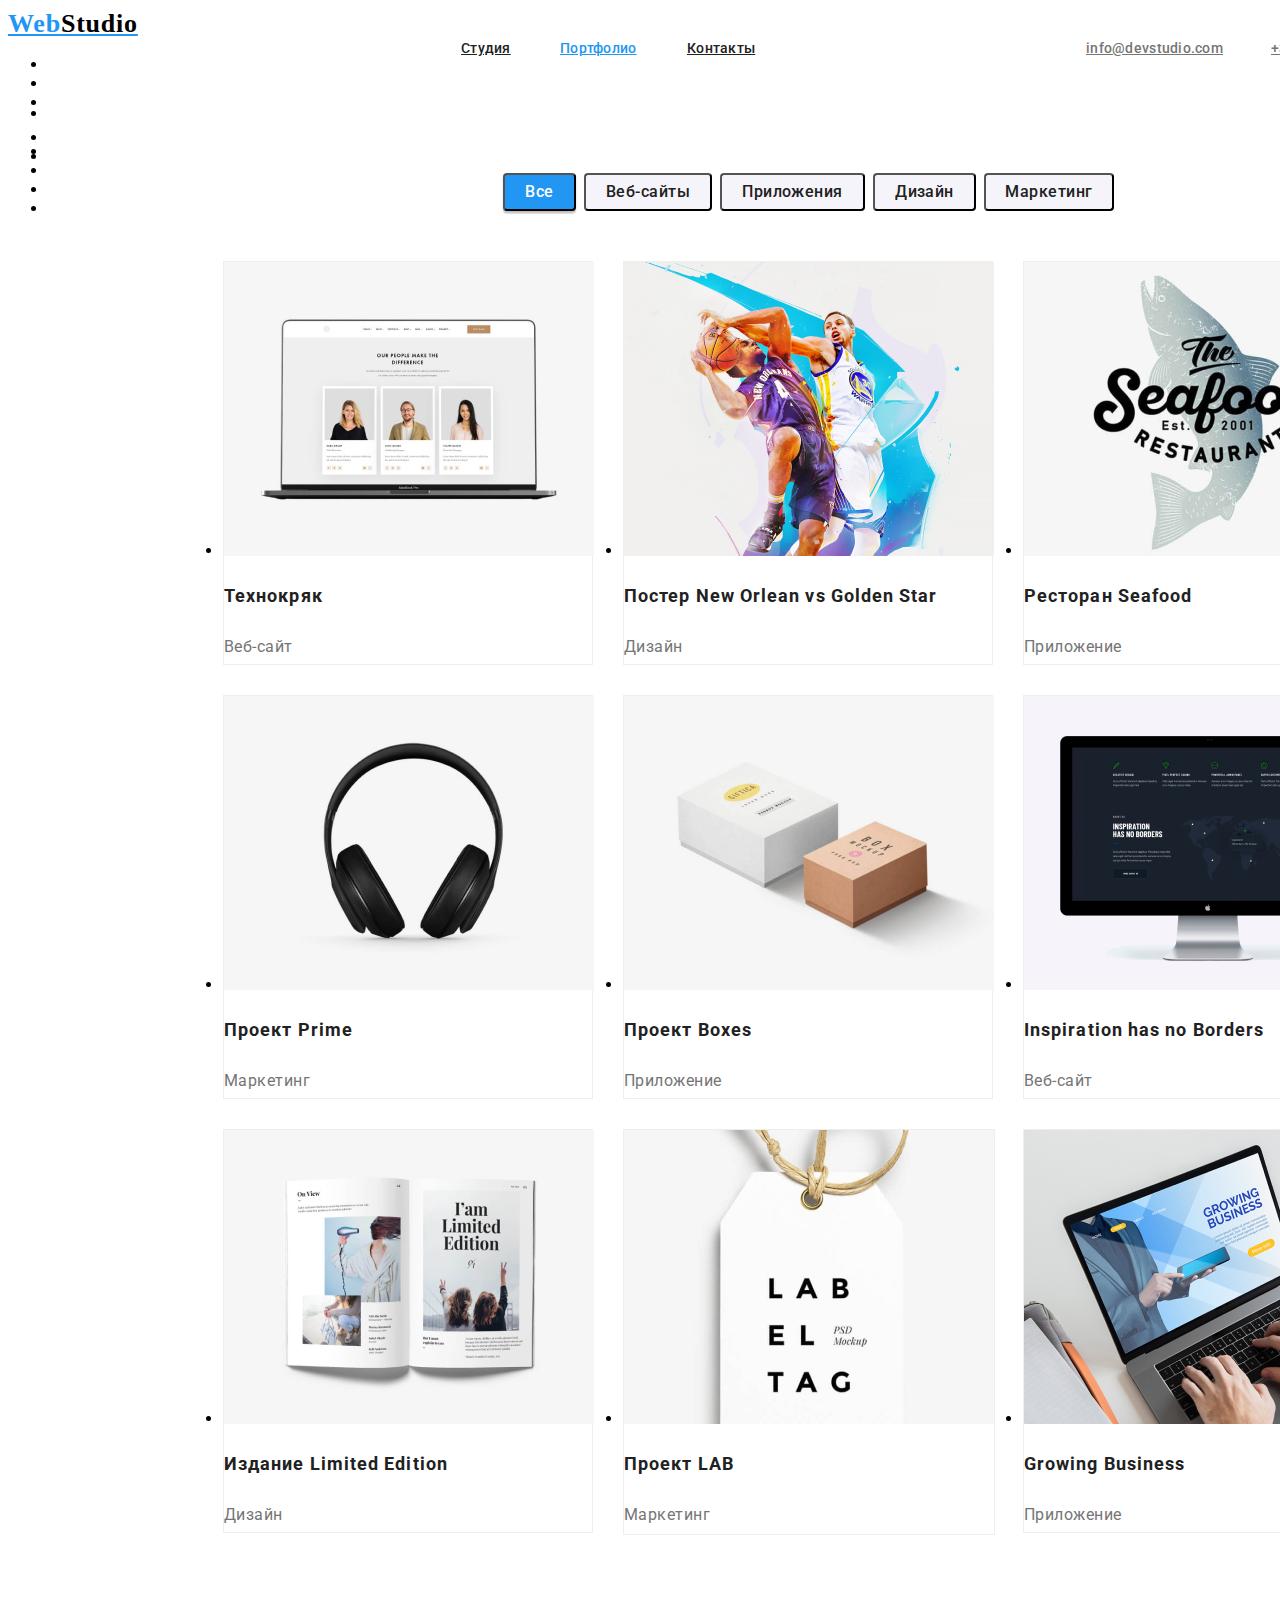
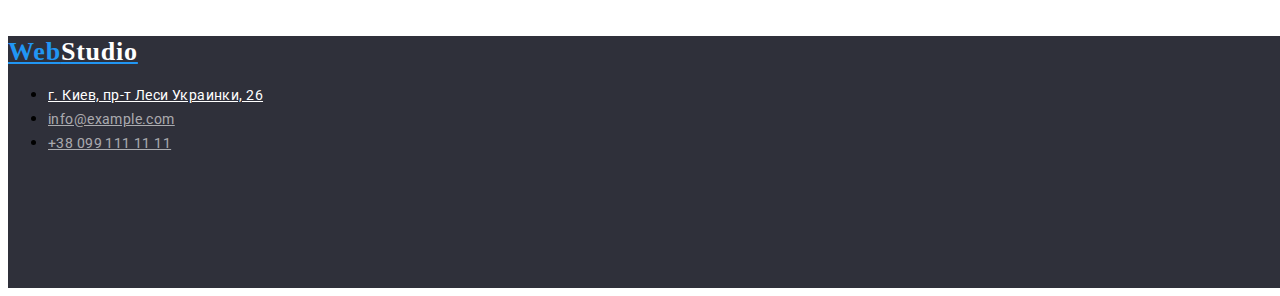
==== portfolio.html @ 78d1d767 "add footer and +- what we doing" ====
<!DOCTYPE html>
<html lang="en">
  <head>
    <meta charset="UTF-8" />
    <meta http-equiv="X-UA-Compatible" content="IE=edge" />
    <meta name="viewport" content="width=device-width, initial-scale=1.0" />
    <link rel="preconnect" href="https://fonts.googleapis.com" />
    <link rel="preconnect" href="https://fonts.gstatic.com" crossorigin />
    <link
      href="https://fonts.googleapis.com/css2?family=Roboto:wght@500&display=swap"
      rel="stylesheet"
    />
    <link rel="stylesheet" href="./styles/styles.css" />
    <title>Portfolio</title>
  </head>
  <body>
    <!-- header -->
    <header class="hero">
      <a href="./index.html" class="Web">Web<span class="wStudio">Studio</span></a>
      <!-- nav -->
      <nav>
        <ul>
          <li>
            <a href="#" class="top_text_1">Студия</a>
          </li>
          <li>
            <a href="./portfolio.html" class="top_text_2_choose">Портфолио</a>
          </li>
          <li>
            <a href="#" class="top_text_3">Контакты</a>
          </li>
        </ul>
      </nav>
      <!-- mail & phone -->
      <ul>
        <li>
          <a href="mailto:info@devstudio.com" class="mail">info@devstudio.com</a>
        </li>
        <li>
          <a href="tel:+380961111111" class="phone">+38 096 111 11 11</a>
        </li>
      </ul>
    </header>
    <!-- main -->
    <main class="main-sect">
      <!-- button sect -->
      <section class="button-sect">
        <ul>
          <section  class="button_li">
            <li>
              <button type="button" class="button1"><span class="button1_text">Все</span></button>
            </li>
          </section>
          <li>
            <button type="button" class="button2">
              <span class="button2_text">Веб-сайты</span>
            </button>
          </li>
          <li>
            <button type="button" class="button3">
              <span class="button3_text">Приложения</span>
            </button>
          </li>
          <li>
            <button type="button" class="button4"><span class="button4_text">Дизайн</span></button>
          </li>
          <li>
            <button type="button" class="button5">
              <span class="button5_text">Маркетинг</span>
            </button>
          </li>
        </ul>
      </section>
      <!-- img portfolio sect -->
      <ul>
        <li class="img1_li">
          <img src="./images/portfolio/img1.png" alt="portfolio_pic" />
          <h3 class="img1_li_text">Технокряк</h3>
          <p class="img1_li_text1">Веб-сайт</p>
        </li>
        <li class="img2_li">
          <img src="./images/portfolio/img2.png" alt="portfolio_pic" />
          <h3 class="img2_li_text">Постер New Orlean vs Golden Star</h3>
          <p class="img2_li_text1">Дизайн</p>
        </li>
        <li class="img3_li">
          <img src="./images/portfolio/img3.png" alt="portfolio_pic" />
          <h3 class="img3_li_text">Ресторан Seafood</h3>
          <p class="img3_li_text1">Приложение</p>
        </li>
        <li class="img4_li">
          <img src="./images/portfolio/img4.png" alt="portfolio_pic" />
          <h3 class="img4_li_text">Проект Prime</h3>
          <p class="img4_li_text1">Маркетинг</p>
        </li>
        <li class="img5_li">
          <img src="./images/portfolio/img5.png" alt="portfolio_pic" />
          <h3 class="img5_li_text">Проект Boxes</h3>
          <p class="img5_li_text1">Приложение</p>
        </li>
        <li class="img6_li">
          <img src="./images/portfolio/img6.png" alt="portfolio_pic" />
          <h3 class="img6_li_text">Inspiration has no Borders</h3>
          <p class="img6_li_text1">Веб-сайт</p>
        </li>
        <li class="img7_li">
          <img src="./images/portfolio/img7.png" alt="portfolio_pic" />
          <h3 class="img7_li_text">Издание Limited Edition</h3>
          <p class="img7_li_text1">Дизайн</p>
        </li>
        <li class="img8_li">
          <img src="./images/portfolio/img8.png" alt="portfolio_pic" />
          <h3 class="img8_li_text">Проект LAB</h3>
          <p class="img8_li_text1">Маркетинг</p>
        </li>
        <li class="img9_li">
          <img src="./images/portfolio/img9.png" alt="portfolio_pic" />
          <h3 class="img9_li_text">Growing Business</h3>
          <p class="img9_li_text1">Приложение</p>
        </li>
      </ul>
    </main>
    <!-- footer -->
    <footer class="footer">
      <a href="./index.html" class="Web">Web<span class="footerStudio">Studio</span></a>
      <address>
        <ul>
          <li>
            <a
              href="https://goo.gl/maps/mLrUPEMYMxBehZcJ7"
              target="_blank"
              rel="noopener nofollow"
              class="map"
              >г. Киев, пр-т Леси Украинки, 26</a
            >
          </li>
          <li>
            <a href="mailto:info@example.com" class="mailfoot">info@example.com</a>
          </li>
          <li>
            <a href="tel:+380991111111" class="phonefoot">+38 099 111 11 11</a>
          </li>
        </ul>
      </address>
    </footer>
  </body>
</html>
---- styles/styles.css ----
/* body font */
body {
  font-family: 'Roboto', sans-serif;
  position: relative;
  width: 1600px;
  height: 1880px;

  background: #ffffff;
}

.hero {
  width: 1600px;
  height: 80px;
  left: 0px;
  top: 0px;
  background-color: #ffffff;
}

.Web {
  width: 145px;
  height: 31px;
  left: 215px;
  top: 24px;

  font-family: 'Raleway';
  font-style: normal;
  font-weight: 700;
  font-size: 26px;
  line-height: 31px;
  letter-spacing: 0.03em;

  color: #2196f3;
}

.wStudio {
  width: 145px;
  height: 31px;
  left: 215px;
  top: 24px;

  font-family: 'Raleway';
  font-style: normal;
  font-weight: 700;
  font-size: 26px;
  line-height: 31px;
  letter-spacing: 0.03em;

  color: #000000;
}

/* navigate */
.top_text_1 {
  position: absolute;
  width: 49px;
  height: 16px;
  left: 453px;
  top: 32px;

  font-family: 'Roboto';
  font-style: normal;
  font-weight: 500;
  font-size: 14px;
  line-height: 16px;
  letter-spacing: 0.02em;

  color: #212121;
}
.top_text_1_choose {
  position: absolute;
  width: 49px;
  height: 16px;
  left: 453px;
  top: 32px;

  font-family: 'Roboto';
  font-style: normal;
  font-weight: 500;
  font-size: 14px;
  line-height: 16px;
  letter-spacing: 0.02em;

  color: #2196f3;
}
.finger1 {
  position: absolute;
  width: 16px;
  height: 16px;
  left: 480px;
  top: 49px;
}

.top_text_2 {
  position: absolute;
  width: 76px;
  height: 16px;
  left: 552px;
  top: 32px;

  font-family: 'Roboto';
  font-style: normal;
  font-weight: 500;
  font-size: 14px;
  line-height: 16px;
  letter-spacing: 0.02em;

  color: #212121;
}
.top_text_2_choose {
  position: absolute;
  width: 76px;
  height: 16px;
  left: 552px;
  top: 32px;

  font-family: 'Roboto';
  font-style: normal;
  font-weight: 500;
  font-size: 14px;
  line-height: 16px;
  letter-spacing: 0.02em;

  color: #2196f3;
}

.top_text_3 {
  position: absolute;
  width: 68px;
  height: 16px;
  left: 679px;
  top: 32px;

  font-family: 'Roboto';
  font-style: normal;
  font-weight: 500;
  font-size: 14px;
  line-height: 16px;
  letter-spacing: 0.02em;

  color: #212121;
}

/* mail & phone */
.mailchoose {
  position: absolute;
  width: 135px;
  height: 16px;
  left: 1078px;
  top: 32px;

  font-family: 'Roboto';
  font-style: normal;
  font-weight: 500;
  font-size: 14px;
  line-height: 16px;
  letter-spacing: 0.02em;

  color: #2196f3;
}
.mail {
  position: absolute;
  width: 135px;
  height: 16px;
  left: 1078px;
  top: 32px;

  font-family: 'Roboto';
  font-style: normal;
  font-weight: 500;
  font-size: 14px;
  line-height: 16px;
  letter-spacing: 0.02em;

  color: #757575;
}
.fingermail {
  position: absolute;
  width: 16px;
  height: 16px;
  left: 1107px;
  top: 51px;
}

.phone {
  position: absolute;
  width: 122px;
  height: 16px;
  left: 1263px;
  top: 32px;

  font-family: 'Roboto';
  font-style: normal;
  font-weight: 500;
  font-size: 14px;
  line-height: 16px;
  letter-spacing: 0.02em;

  color: #757575;
}

/* main index */
.main_webstudio {
  position: absolute;
  width: 1600px;
  height: 600px;
  left: 0px;
  top: 80px;
  background: #2f303a;
  display: flex;
}
.central_text {
  position: absolute;
  width: 696px;
  height: 120px;
  left: 452px;
  top: 280px;

  font-family: 'Roboto';
  font-style: normal;
  font-weight: 900;
  font-size: 44px;
  line-height: 60px;
  /* or 136% */

  text-align: center;
  letter-spacing: 0.06em;
  text-transform: uppercase;

  color: #ffffff;
}

.button_index {
  position: absolute;
  width: 200px;
  height: 50px;
  left: 700px;
  top: 430px;
  margin-top: 50px;

  background: #2196f3;
  box-shadow: 0px 4px 4px rgba(0, 0, 0, 0.15);
  border-radius: 4px;
}
.button_index_text {
  width: 136px;
  height: 30px;
  left: 732px;
  top: 440px;

  font-family: 'Roboto';
  font-style: normal;
  font-weight: 700;
  font-size: 16px;
  line-height: 30px;
  /* identical to box height, or 188% */

  display: flex;
  align-items: center;
  text-align: center;
  letter-spacing: 0.06em;

  color: #ffffff;
}
.traits {
  padding-top: 760px;
}
.aftc1 {
  position: absolute;
  width: 270px;
  height: 101px;
  left: 215px;
  top: 774px;
}

.trait1 {
  width: 270px;
  height: 16px;
  left: 215px;
  top: 774px;

  font-family: 'Roboto';
  font-style: normal;
  font-weight: 700;
  font-size: 14px;
  line-height: 16px;
  letter-spacing: 0.03em;
  text-transform: uppercase;

  color: #212121;
}
.trait1-1 {
  width: 270px;
  height: 75px;
  left: 215px;
  top: 800px;

  font-family: 'Roboto';
  font-style: normal;
  font-weight: 400;
  font-size: 14px;
  line-height: 24px;
  /* or 171% */

  letter-spacing: 0.03em;

  color: #757575;
}

.aftc2 {
  position: absolute;
  width: 270px;
  height: 101px;
  left: 515px;
  top: 774px;
}
.trait2 {
  width: 270px;
  height: 16px;
  left: 515px;
  top: 774px;

  font-family: 'Roboto';
  font-style: normal;
  font-weight: 700;
  font-size: 14px;
  line-height: 16px;
  letter-spacing: 0.03em;
  text-transform: uppercase;

  color: #212121;
}
.trait2-2 {
  width: 270px;
  height: 75px;
  left: 515px;
  top: 800px;

  font-family: 'Roboto';
  font-style: normal;
  font-weight: 400;
  font-size: 14px;
  line-height: 24px;
  /* or 171% */

  letter-spacing: 0.03em;

  color: #757575;
}
.aftc3 {
  position: absolute;
  width: 270px;
  height: 101px;
  left: 815px;
  top: 774px;
}
.trait3 {
  width: 270px;
  height: 16px;
  left: 815px;
  top: 774px;

  font-family: 'Roboto';
  font-style: normal;
  font-weight: 700;
  font-size: 14px;
  line-height: 16px;
  letter-spacing: 0.03em;
  text-transform: uppercase;

  color: #212121;
}
.trait3-3 {
  width: 270px;
  height: 75px;
  left: 815px;
  top: 800px;

  font-family: 'Roboto';
  font-style: normal;
  font-weight: 400;
  font-size: 14px;
  line-height: 24px;
  /* or 171% */

  letter-spacing: 0.03em;

  color: #757575;
}
.aftc4 {
  position: absolute;
  width: 270px;
  height: 101px;
  left: 1115px;
  top: 774px;
}
.trait4 {
  width: 270px;
  height: 16px;
  left: 1115px;
  top: 774px;

  font-family: 'Roboto';
  font-style: normal;
  font-weight: 700;
  font-size: 14px;
  line-height: 16px;
  letter-spacing: 0.03em;
  text-transform: uppercase;

  color: #212121;
}
.trait4-4 {
  width: 270px;
  height: 75px;
  left: 1115px;
  top: 800px;

  font-family: 'Roboto';
  font-style: normal;
  font-weight: 400;
  font-size: 14px;
  line-height: 24px;
  /* or 171% */

  letter-spacing: 0.03em;

  color: #757575;
}

/* Чем мы занимаемся */

.wawd_sect {
  width: 1170px;
  height: 386px;
  left: 215px;
  top: 969px;
}
.wawd {
  position: absolute;
  width: 376px;
  height: 42px;
  left: 612px;
  top: 969px;

  font-family: 'Roboto';
  font-style: normal;
  font-weight: 700;
  font-size: 36px;
  line-height: 42px;
  text-align: center;
  letter-spacing: 0.03em;

  color: #212121;
}
.wawd_pic1 {
  position: absolute;
  width: 370px;
  height: 294px;
  left: 215px;
  top: 1061px;
  padding-top: 50px;
}
.wawd_pic2 {
  position: absolute;
  width: 370px;
  height: 294px;
  left: 615px;
  top: 1061px;
  padding-top: 50px;
}
.wawd_pic3 {
  position: absolute;
  width: 370px;
  height: 294px;
  left: 1015px;
  top: 1061px;
  padding-top: 50px;
}

/* Наша команда */

.ot_sect {
  position: absolute;
  width: 1600px;
  height: 648px;
  left: 0px;
  top: 1449px;
  margin-top: 94px;
  background: #f5f4fa;
}
.ot_tittle {
  width: 264px;
  height: 42px;
  left: 668px;
  top: 1543px;

  font-family: 'Roboto';
  font-style: normal;
  font-weight: 700;
  font-size: 36px;
  line-height: 42px;
  text-align: center;
  letter-spacing: 0.03em;

  color: #212121;
}
.li_1 {
  position: absolute;
  width: 270px;
  height: 260px;
  left: 215px;
  top: 1635px;
}
.li1pic {
  position: absolute;
  width: 270px;
  height: 260px;
  left: 215px;
  top: 1635px;

  background: url(4853.jpg);
  border-radius: 0px;
}
.li_1_text {
  position: absolute;
  width: 151px;
  height: 19px;
  left: 275px;
  top: 1925px;

  font-family: 'Roboto';
  font-style: normal;
  font-weight: 500;
  font-size: 16px;
  line-height: 19px;
  /* identical to box height */

  text-align: center;
  letter-spacing: 0.03em;

  color: #212121;
}

/* footer index */
.footer_index {
  position: absolute;
  width: 1600px;
  height: 252px;
  left: 0px;
  top: 2097px;
  background: #2f303a;
}
.wStudiofooter {
  width: 145px;
  height: 31px;
  left: 215px;
  top: 2157px;

  font-family: 'Raleway';
  font-style: normal;
  font-weight: 700;
  font-size: 26px;
  line-height: 31px;
  /* identical to box height */

  letter-spacing: 0.03em;

  color: #ffffff;
}
.mapfooter {
  width: 231px;
  height: 21px;
  left: 215px;
  top: 2208px;

  font-family: 'Roboto';
  font-style: normal;
  font-weight: 400;
  font-size: 14px;
  line-height: 24px;

  letter-spacing: 0.03em;

  color: #ffffff;
}
.mailfooter {
  width: 231px;
  height: 21px;
  left: 215px;
  top: 2238px;

  font-family: 'Roboto';
  font-style: normal;
  font-weight: 400;
  font-size: 14px;
  line-height: 24px;
  /* or 171% */

  letter-spacing: 0.03em;

  color: rgba(255, 255, 255, 0.6);
}
.phonefooter {
  width: 231px;
  height: 21px;
  left: 215px;
  top: 2268px;

  font-family: 'Roboto';
  font-style: normal;
  font-weight: 400;
  font-size: 14px;
  line-height: 24px;
  /* or 171% */

  letter-spacing: 0.03em;

  color: rgba(255, 255, 255, 0.6);
}

/* footer index end */

/* main portfolio */
.main-sect {
  width: 1170px;
  height: 1360px;
  left: 215px;
  top: 165px;
}

/* button */

.button-sect {
  width: 611px;
  height: 54px;
  left: 495px;
  top: 165px;
}

.button_li {
  width: 73px;
  height: 38px;
  left: 495px;
  top: 165px;
}
.button1 {
  position: absolute;
  width: 73px;
  height: 38px;
  left: 495px;
  top: 165px;
  background: #2196f3;
  box-shadow: 0px 3px 1px rgba(0, 0, 0, 0.1), 0px 1px 2px rgba(0, 0, 0, 0.08),
    0px 2px 2px rgba(0, 0, 0, 0.12);
  border-radius: 4px;
}
.button1_text {
  width: 29px;
  height: 26px;
  left: 517px;
  top: 171px;

  font-family: 'Roboto';
  font-style: normal;
  font-weight: 500;
  font-size: 16px;
  line-height: 26px;
  /* identical to box height, or 162% */

  text-align: center;
  letter-spacing: 0.03em;

  color: #ffffff;
}

.button2 {
  position: absolute;
  width: 128px;
  height: 38px;
  left: 576px;
  top: 165px;

  background: #f5f4fa;
  border-radius: 4px;
}
.button2_text {
  width: 84px;
  height: 26px;
  left: 598px;
  top: 171px;

  font-family: 'Roboto';
  font-style: normal;
  font-weight: 500;
  font-size: 16px;
  line-height: 26px;
  /* identical to box height, or 162% */

  text-align: center;
  letter-spacing: 0.03em;

  color: #212121;
}

.button3 {
  position: absolute;
  width: 145px;
  height: 38px;
  left: 712px;
  top: 165px;

  background: #f5f4fa;
  border-radius: 4px;
}
.button3_text {
  width: 101px;
  height: 26px;
  left: 734px;
  top: 171px;

  font-family: 'Roboto';
  font-style: normal;
  font-weight: 500;
  font-size: 16px;
  line-height: 26px;
  /* identical to box height, or 162% */

  text-align: center;
  letter-spacing: 0.03em;

  color: #212121;
}

.button4 {
  position: absolute;
  width: 103px;
  height: 38px;
  left: 865px;
  top: 165px;

  background: #f5f4fa;
  border-radius: 4px;
}
.button4_text {
  width: 59px;
  height: 26px;
  left: 887px;
  top: 171px;

  font-family: 'Roboto';
  font-style: normal;
  font-weight: 500;
  font-size: 16px;
  line-height: 26px;
  /* identical to box height, or 162% */

  text-align: center;
  letter-spacing: 0.03em;

  color: #212121;
}

.button5 {
  position: absolute;
  width: 130px;
  height: 38px;
  left: 976px;
  top: 165px;

  background: #f5f4fa;
  border-radius: 4px;
}
.button5_text {
  width: 86px;
  height: 26px;
  left: 998px;
  top: 171px;

  font-family: 'Roboto';
  font-style: normal;
  font-weight: 500;
  font-size: 16px;
  line-height: 26px;
  /* identical to box height, or 162% */

  text-align: center;
  letter-spacing: 0.03em;

  color: #212121;
}

/* img */
.img1_li {
  box-sizing: border-box;

  position: absolute;
  width: 370px;
  height: 404px;
  left: 215px;
  top: 253px;

  background: #ffffff;
  border: 1px solid #eeeeee;
}

.img1_li_text {
  width: 322px;
  height: 36px;
  left: 239px;
  top: 570px;

  font-family: 'Roboto';
  font-style: normal;
  font-weight: 700;
  font-size: 18px;
  line-height: 36px;
  letter-spacing: 0.06em;

  color: #212121;
}

.img1_li_text1 {
  width: 322px;
  height: 30px;
  left: 239px;
  top: 610px;

  font-family: 'Roboto';
  font-style: normal;
  font-weight: 400;
  font-size: 16px;
  line-height: 30px;
  letter-spacing: 0.03em;

  color: #757575;
}

.img2_li {
  box-sizing: border-box;

  position: absolute;
  width: 370px;
  height: 404px;
  left: 615px;
  top: 253px;

  background: #ffffff;
  border: 1px solid #eeeeee;
}

.img2_li_text {
  width: 322px;
  height: 36px;
  left: 639px;
  top: 570px;

  font-family: 'Roboto';
  font-style: normal;
  font-weight: 700;
  font-size: 18px;
  line-height: 36px;
  /* identical to box height, or 200% */

  letter-spacing: 0.06em;

  color: #212121;
}

.img2_li_text1 {
  width: 322px;
  height: 30px;
  left: 639px;
  top: 610px;

  font-family: 'Roboto';
  font-style: normal;
  font-weight: 400;
  font-size: 16px;
  line-height: 30px;
  letter-spacing: 0.03em;

  color: #757575;
}

.img3_li {
  box-sizing: border-box;

  position: absolute;
  width: 370px;
  height: 404px;
  left: 1015px;
  top: 253px;

  background: #ffffff;
  border: 1px solid #eeeeee;
}

.img3_li_text {
  width: 322px;
  height: 36px;
  left: 1039px;
  top: 570px;

  font-family: 'Roboto';
  font-style: normal;
  font-weight: 700;
  font-size: 18px;
  line-height: 36px;
  /* identical to box height, or 200% */

  letter-spacing: 0.06em;

  color: #212121;
}
.img3_li_text1 {
  width: 322px;
  height: 30px;
  left: 1039px;
  top: 610px;

  font-family: 'Roboto';
  font-style: normal;
  font-weight: 400;
  font-size: 16px;
  line-height: 30px;
  /* identical to box height, or 188% */

  letter-spacing: 0.03em;

  color: #757575;
}

.img4_li {
  box-sizing: border-box;

  position: absolute;
  width: 370px;
  height: 404px;
  left: 215px;
  top: 687px;

  background: #ffffff;
  border: 1px solid #eeeeee;
}
.img4_li_text {
  width: 322px;
  height: 36px;
  left: 239px;
  top: 1004px;

  font-family: 'Roboto';
  font-style: normal;
  font-weight: 700;
  font-size: 18px;
  line-height: 36px;
  /* identical to box height, or 200% */

  letter-spacing: 0.06em;

  color: #212121;
}
.img4_li_text1 {
  width: 322px;
  height: 30px;
  left: 239px;
  top: 1044px;

  font-family: 'Roboto';
  font-style: normal;
  font-weight: 400;
  font-size: 16px;
  line-height: 30px;
  /* identical to box height, or 188% */

  letter-spacing: 0.03em;

  color: #757575;
}
.img5_li {
  box-sizing: border-box;

  position: absolute;
  width: 370px;
  height: 404px;
  left: 615px;
  top: 687px;

  background: #ffffff;
  border: 1px solid #eeeeee;
}

.img5_li_text {
  width: 322px;
  height: 36px;
  left: 639px;
  top: 1004px;

  font-family: 'Roboto';
  font-style: normal;
  font-weight: 700;
  font-size: 18px;
  line-height: 36px;
  letter-spacing: 0.06em;

  color: #212121;
}

.img5_li_text1 {
  width: 322px;
  height: 30px;
  left: 639px;
  top: 1044px;

  font-family: 'Roboto';
  font-style: normal;
  font-weight: 400;
  font-size: 16px;
  line-height: 30px;
  /* identical to box height, or 188% */

  letter-spacing: 0.03em;

  color: #757575;
}

.img6_li {
  box-sizing: border-box;

  position: absolute;
  width: 370px;
  height: 404px;
  left: 1015px;
  top: 687px;

  background: #ffffff;
  border: 1px solid #eeeeee;
}
.img6_li_text {
  width: 322px;
  height: 36px;
  left: 1039px;
  top: 1004px;

  font-family: 'Roboto';
  font-style: normal;
  font-weight: 700;
  font-size: 18px;
  line-height: 36px;
  letter-spacing: 0.06em;

  color: #212121;
}
.img6_li_text1 {
  width: 322px;
  height: 30px;
  left: 1039px;
  top: 1044px;

  font-family: 'Roboto';
  font-style: normal;
  font-weight: 400;
  font-size: 16px;
  line-height: 30px;
  /* identical to box height, or 188% */

  letter-spacing: 0.03em;

  color: #757575;
}

.img7_li {
  box-sizing: border-box;

  position: absolute;
  width: 370px;
  height: 404px;
  left: 215px;
  top: 1121px;

  background: #ffffff;
  border: 1px solid #eeeeee;
}
.img7_li_text {
  width: 322px;
  height: 36px;
  left: 239px;
  top: 1435px;

  font-family: 'Roboto';
  font-style: normal;
  font-weight: 700;
  font-size: 18px;
  line-height: 36px;
  /* identical to box height, or 200% */

  letter-spacing: 0.06em;

  color: #212121;
}
.img7_li_text1 {
  width: 322px;
  height: 30px;
  left: 239px;
  top: 1475px;

  font-family: 'Roboto';
  font-style: normal;
  font-weight: 400;
  font-size: 16px;
  line-height: 30px;
  /* identical to box height, or 188% */

  letter-spacing: 0.03em;

  color: #757575;
}

.img8_li {
  position: absolute;
  width: 370px;
  height: 404px;
  left: 615px;
  top: 1121px;

  background: #ffffff;
  border: 1px solid #eeeeee;
}
.img8_li_text {
  width: 322px;
  height: 36px;
  left: 639px;
  top: 1435px;

  font-family: 'Roboto';
  font-style: normal;
  font-weight: 700;
  font-size: 18px;
  line-height: 36px;
  /* identical to box height, or 200% */

  letter-spacing: 0.06em;

  color: #212121;
}

.img8_li_text1 {
  width: 322px;
  height: 30px;
  left: 639px;
  top: 1475px;

  font-family: 'Roboto';
  font-style: normal;
  font-weight: 400;
  font-size: 16px;
  line-height: 30px;
  /* identical to box height, or 188% */

  letter-spacing: 0.03em;

  color: #757575;
}

.img9_li {
  box-sizing: border-box;

  position: absolute;
  width: 370px;
  height: 404px;
  left: 1015px;
  top: 1121px;

  background: #ffffff;
  border: 1px solid #eeeeee;
}

.img9_li_text {
  width: 322px;
  height: 36px;
  left: 1039px;
  top: 1435px;

  font-family: 'Roboto';
  font-style: normal;
  font-weight: 700;
  font-size: 18px;
  line-height: 36px;
  /* identical to box height, or 200% */

  letter-spacing: 0.06em;

  color: #212121;
}
.img9_li_text1 {
  width: 322px;
  height: 30px;
  left: 1039px;
  top: 1475px;

  font-family: 'Roboto';
  font-style: normal;
  font-weight: 400;
  font-size: 16px;
  line-height: 30px;
  /* identical to box height, or 188% */

  letter-spacing: 0.03em;

  color: #757575;
}

/* footer */
.footer {
  position: absolute;
  width: 1600px;
  height: 252px;
  left: 0px;
  top: 1628px;

  background: #2f303a;
}

.footerStudio {
  width: 145px;
  height: 31px;
  left: 215px;
  top: 1688px;

  font-family: 'Raleway';
  font-style: normal;
  font-weight: 700;
  font-size: 26px;
  line-height: 31px;
  /* identical to box height */

  letter-spacing: 0.03em;

  color: #ffffff;
}

.map {
  width: 231px;
  height: 21px;
  left: 215px;
  top: 1739px;

  font-family: 'Roboto';
  font-style: normal;
  font-weight: 400;
  font-size: 14px;
  line-height: 24px;
  /* or 171% */

  letter-spacing: 0.03em;

  color: #ffffff;
}

.mailfoot {
  width: 231px;
  height: 21px;
  left: 215px;
  top: 1769px;

  font-family: 'Roboto';
  font-style: normal;
  font-weight: 400;
  font-size: 14px;
  line-height: 24px;
  /* or 171% */

  letter-spacing: 0.03em;

  color: rgba(255, 255, 255, 0.6);
}

.phonefoot {
  width: 231px;
  height: 21px;
  left: 215px;
  top: 1799px;

  font-family: 'Roboto';
  font-style: normal;
  font-weight: 400;
  font-size: 14px;
  line-height: 24px;
  /* or 171% */

  letter-spacing: 0.03em;

  color: rgba(255, 255, 255, 0.6);
}
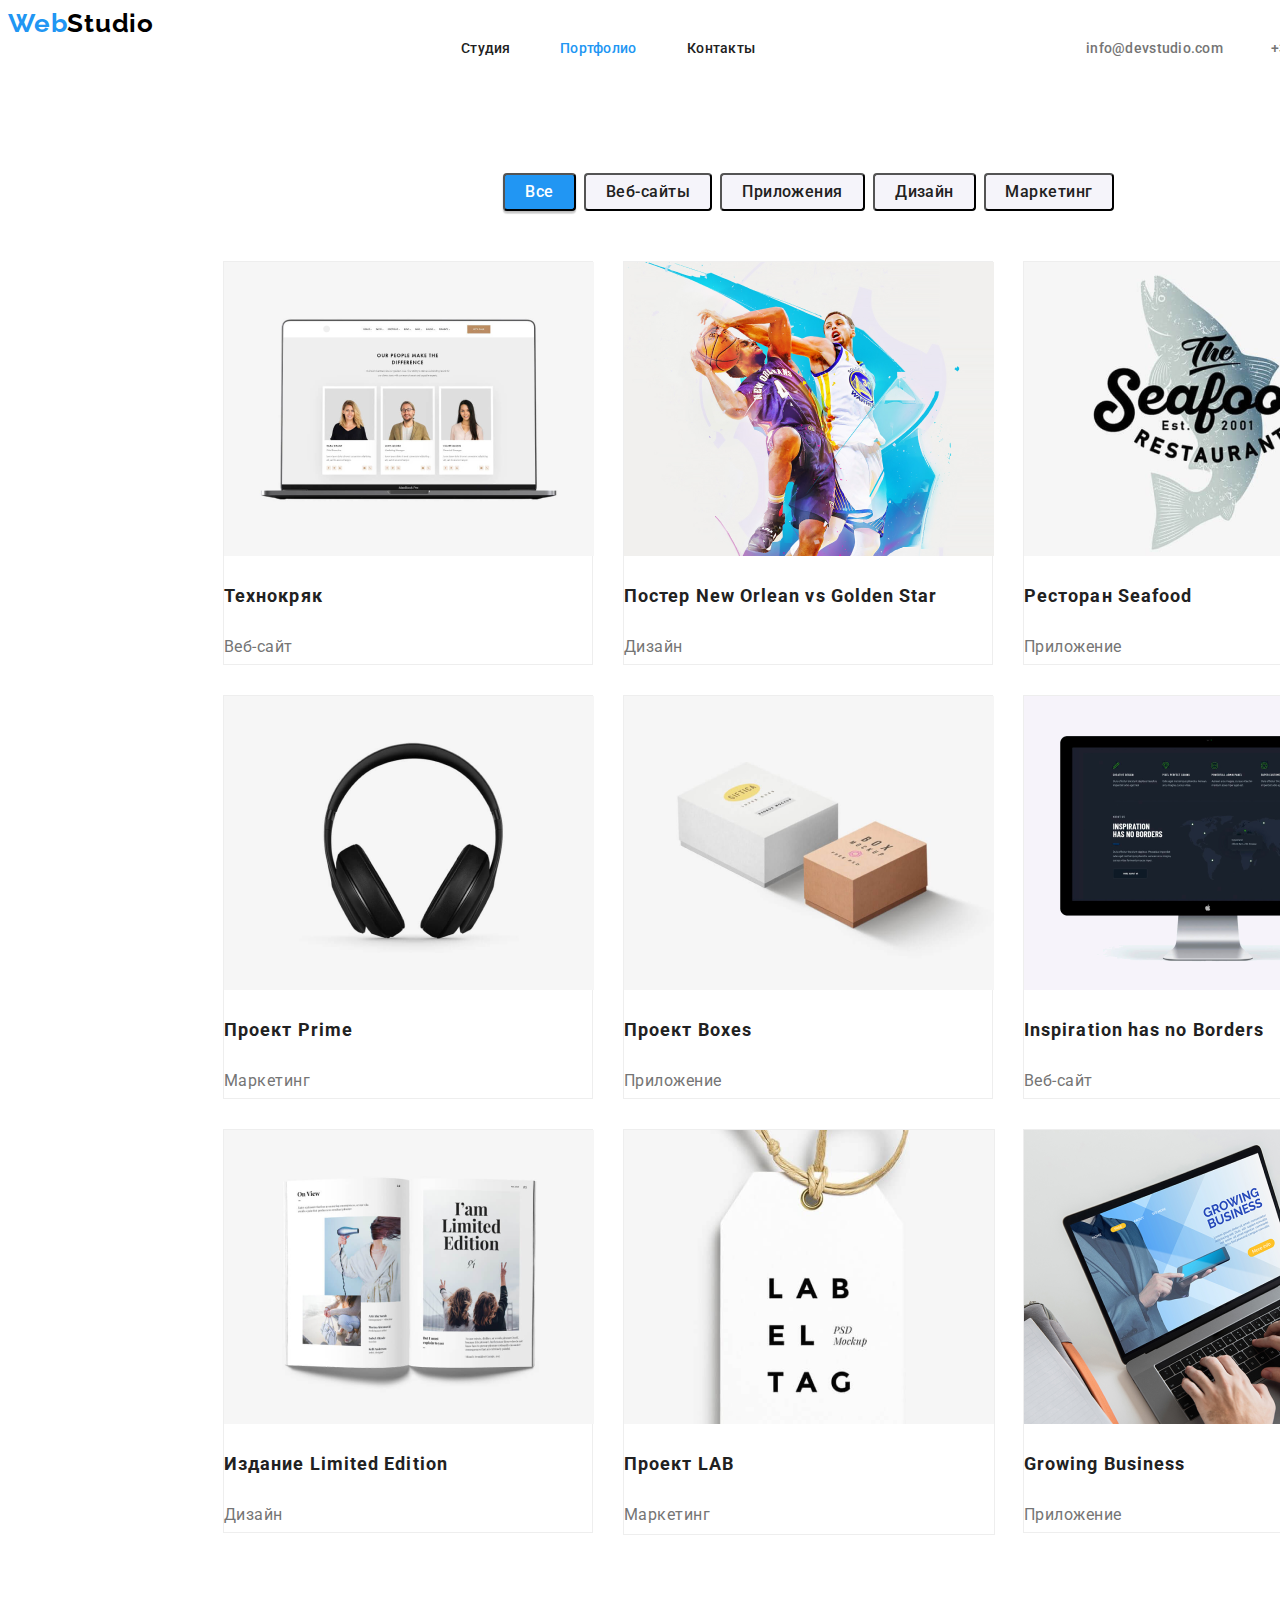
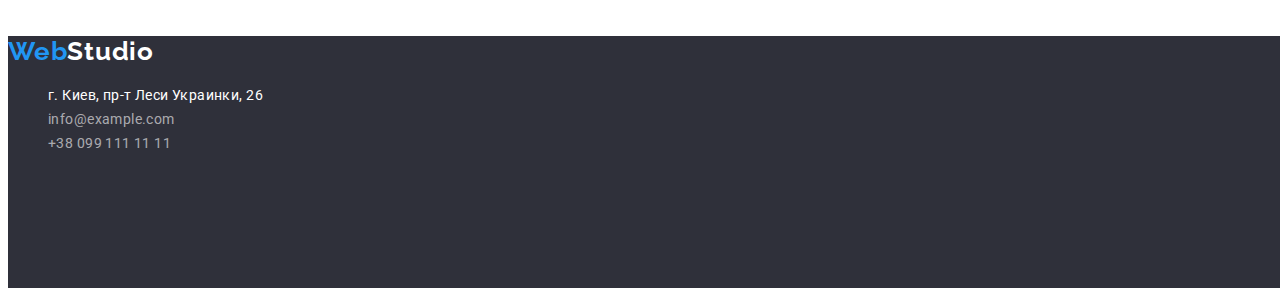
==== commit 34dcd581: "add font raleway" ====
--- a/portfolio.html
+++ b/portfolio.html
@@ -11,6 +11,12 @@
       rel="stylesheet"
     />
     <link rel="stylesheet" href="./styles/styles.css" />
+    <link rel="preconnect" href="https://fonts.googleapis.com" />
+    <link rel="preconnect" href="https://fonts.gstatic.com" crossorigin />
+    <link
+      href="https://fonts.googleapis.com/css2?family=Raleway:wght@700&display=swap"
+      rel="stylesheet"
+    />
     <title>Portfolio</title>
   </head>
   <body>
@@ -46,7 +52,7 @@
       <!-- button sect -->
       <section class="button-sect">
         <ul>
-          <section  class="button_li">
+          <section class="button_li">
             <li>
               <button type="button" class="button1"><span class="button1_text">Все</span></button>
             </li>
--- a/styles/styles.css
+++ b/styles/styles.css
@@ -1,11 +1,35 @@
 /* body font */
 body {
-  font-family: 'Roboto', sans-serif;
+  font-family: 'Roboto', 'Raleway', sans-serif;
   position: relative;
   width: 1600px;
   height: 1880px;
 
   background: #ffffff;
+}
+a {
+  text-decoration: none;
+}
+p {
+  letter-spacing: 0.03em;
+
+  color: #757575;
+}
+
+h2 {
+  font-family: 'Roboto';
+  font-style: normal;
+  font-weight: 700;
+  font-size: 36px;
+  line-height: 42px;
+  text-align: center;
+  letter-spacing: 0.03em;
+
+  color: #212121;
+}
+
+ul{
+    list-style: none;
 }
 
 .hero {
@@ -205,7 +229,6 @@
   left: 0px;
   top: 80px;
   background: #2f303a;
-  display: flex;
 }
 .central_text {
   position: absolute;
@@ -227,20 +250,19 @@
 
   color: #ffffff;
 }
-
-.button_index {
+.index_button {
   position: absolute;
   width: 200px;
   height: 50px;
   left: 700px;
   top: 430px;
-  margin-top: 50px;
+  margin-top: 40px;
 
   background: #2196f3;
   box-shadow: 0px 4px 4px rgba(0, 0, 0, 0.15);
   border-radius: 4px;
 }
-.button_index_text {
+.index_button_text {
   width: 136px;
   height: 30px;
   left: 732px;
@@ -251,8 +273,6 @@
   font-weight: 700;
   font-size: 16px;
   line-height: 30px;
-  /* identical to box height, or 188% */
-
   display: flex;
   align-items: center;
   text-align: center;
@@ -260,8 +280,13 @@
 
   color: #ffffff;
 }
+
+/* index button */
+
+/* traits */
 .traits {
   padding-top: 760px;
+  margin-left: 215px;
 }
 .aftc1 {
   position: absolute;
@@ -478,51 +503,35 @@
 
 /* Наша команда */
 
-.ot_sect {
+.our_team_sect {
   position: absolute;
   width: 1600px;
   height: 648px;
   left: 0px;
   top: 1449px;
   margin-top: 94px;
+
   background: #f5f4fa;
 }
-.ot_tittle {
+.team_text {
   width: 264px;
   height: 42px;
   left: 668px;
   top: 1543px;
-
-  font-family: 'Roboto';
-  font-style: normal;
-  font-weight: 700;
-  font-size: 36px;
-  line-height: 42px;
-  text-align: center;
-  letter-spacing: 0.03em;
-
-  color: #212121;
-}
-.li_1 {
+}
+.card1_bg {
   position: absolute;
   width: 270px;
-  height: 260px;
+  height: 368px;
   left: 215px;
   top: 1635px;
-}
-.li1pic {
-  position: absolute;
-  width: 270px;
-  height: 260px;
-  left: 215px;
-  top: 1635px;
-
-  background: url(4853.jpg);
-  border-radius: 0px;
-}
-.li_1_text {
-  position: absolute;
-  width: 151px;
+  background: #ffffff;
+  box-shadow: 0px 1px 3px rgba(0, 0, 0, 0.12), 0px 1px 1px rgba(0, 0, 0, 0.14),
+    0px 2px 1px rgba(0, 0, 0, 0.2);
+  border-radius: 0px 0px 4px 4px;
+}
+/* .pic1_text { */
+/* width: 151px;
   height: 19px;
   left: 275px;
   top: 1925px;
@@ -533,11 +542,43 @@
   font-size: 16px;
   line-height: 19px;
   /* identical to box height */
-
+/* 
   text-align: center;
-  letter-spacing: 0.03em;
-
-  color: #212121;
+  letter-spacing: 0.03em; */
+
+/* color: #212121; */
+/* } */
+.pic1_text1 {
+  width: 130px;
+  height: 19px;
+  left: 285px;
+  top: 1954px;
+
+  font-family: 'Roboto';
+  font-style: normal;
+  font-weight: 400;
+  font-size: 16px;
+  line-height: 19px;
+  /* identical to box height */
+
+  text-align: center;
+  letter-spacing: 0.03em;
+
+  color: #757575;
+}
+.card2_bg {
+  position: absolute;
+  width: 270px;
+  height: 368px;
+  left: 515px;
+  top: 1635px;
+
+  background: #ffffff;
+  /* material shadow v1 */
+
+  box-shadow: 0px 1px 3px rgba(0, 0, 0, 0.12), 0px 1px 1px rgba(0, 0, 0, 0.14),
+    0px 2px 1px rgba(0, 0, 0, 0.2);
+  border-radius: 0px 0px 4px 4px;
 }
 
 /* footer index */
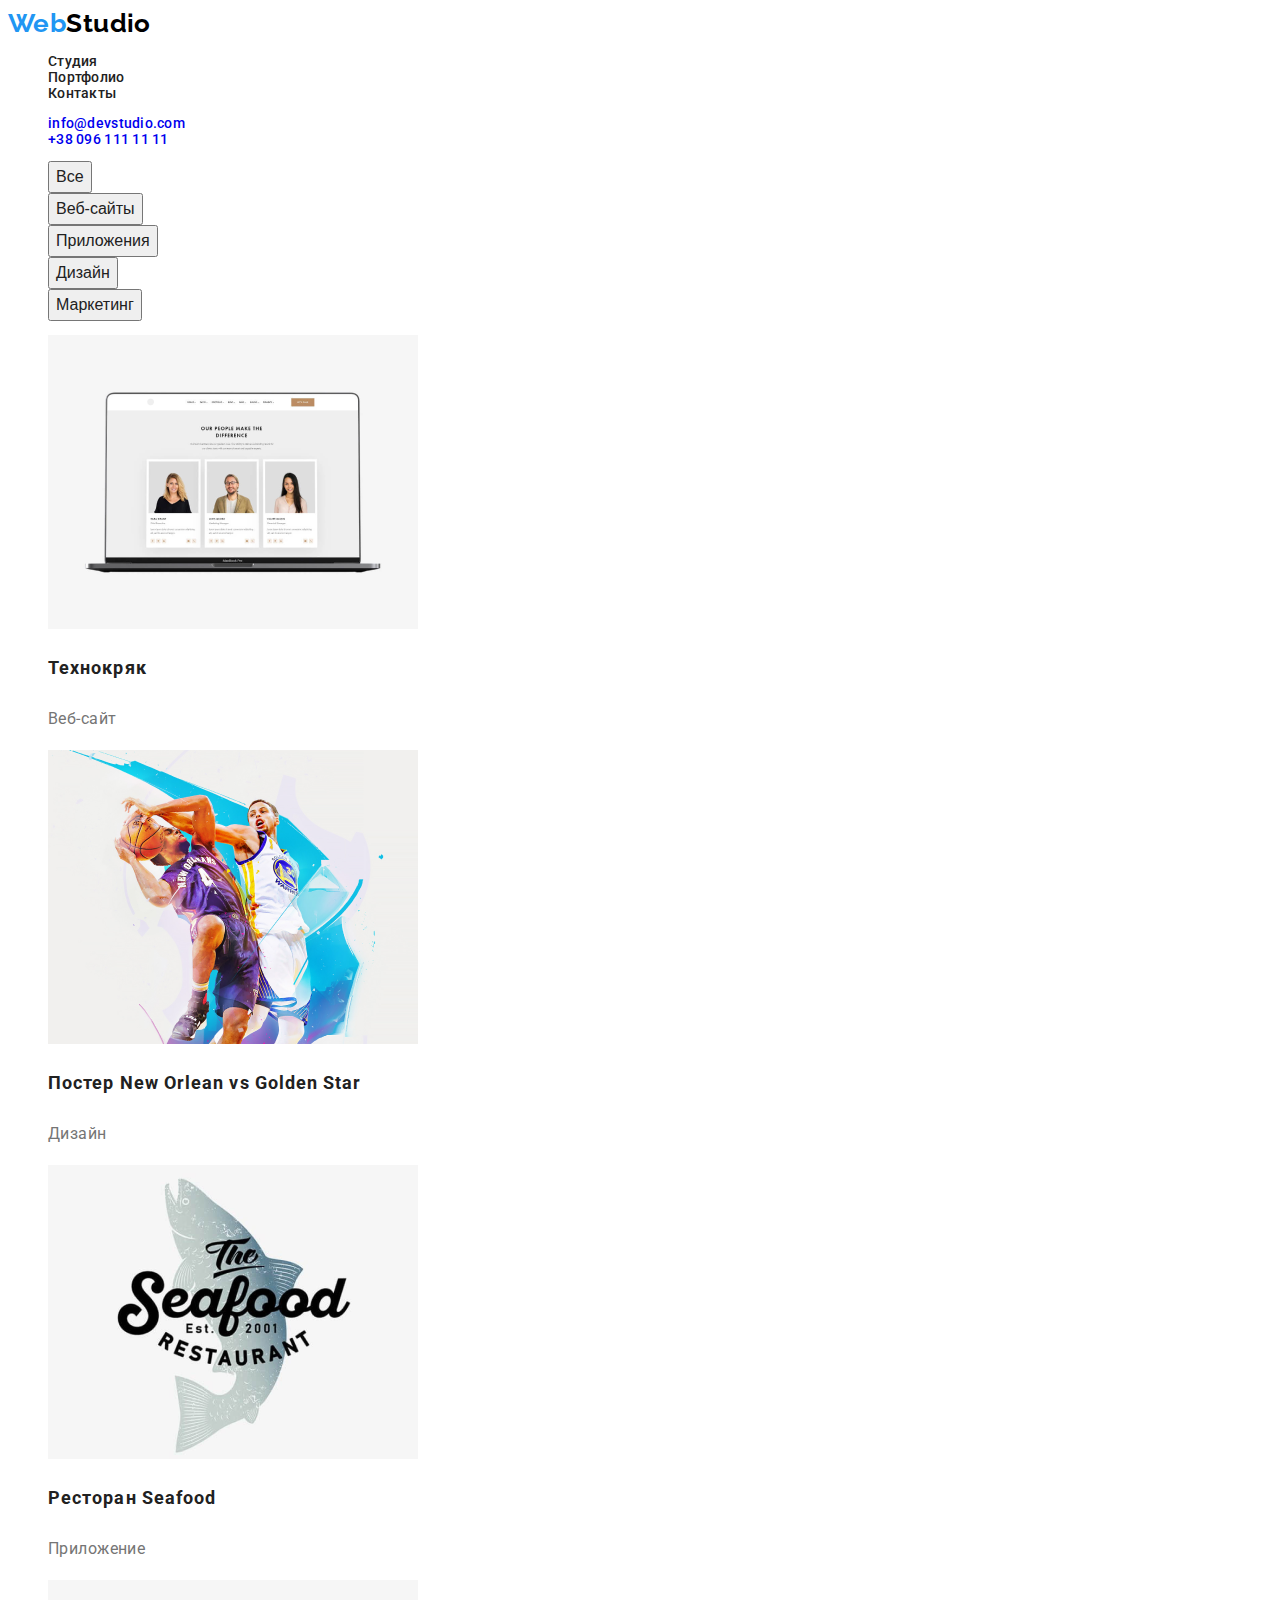
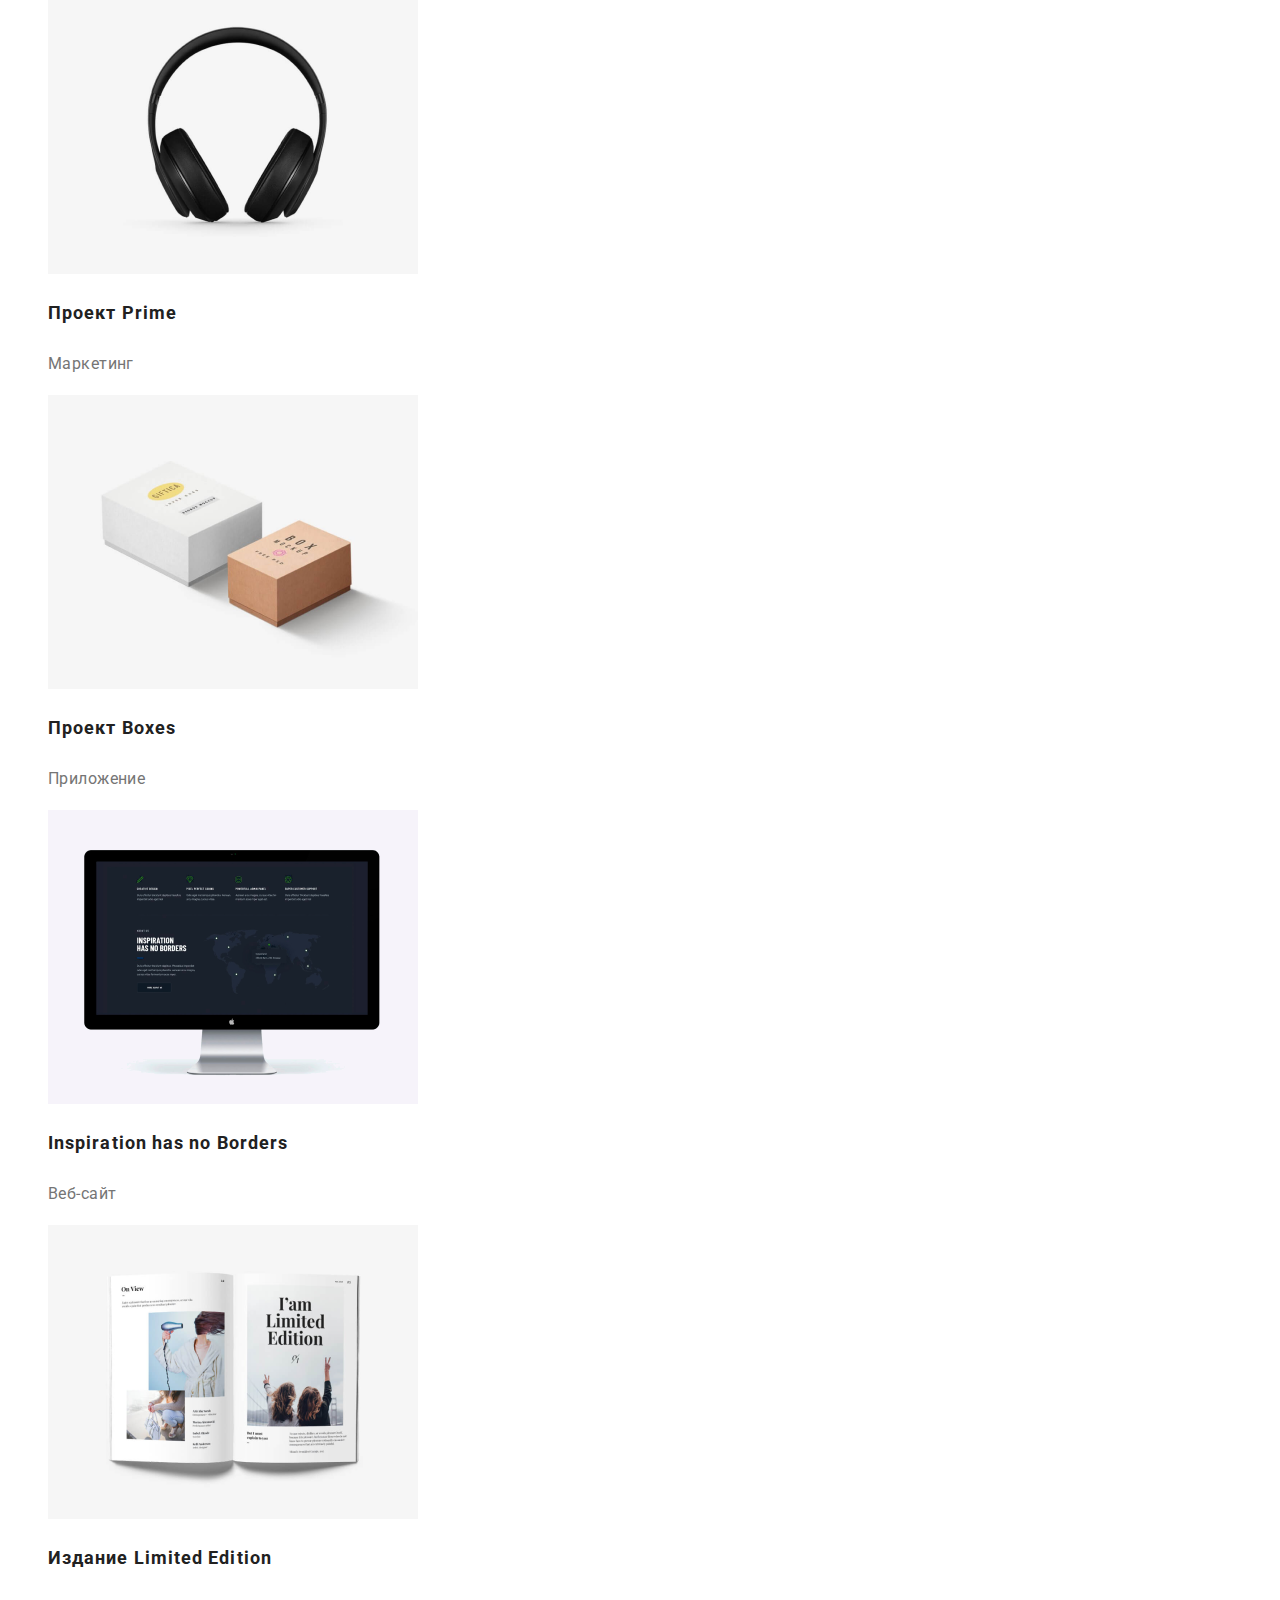
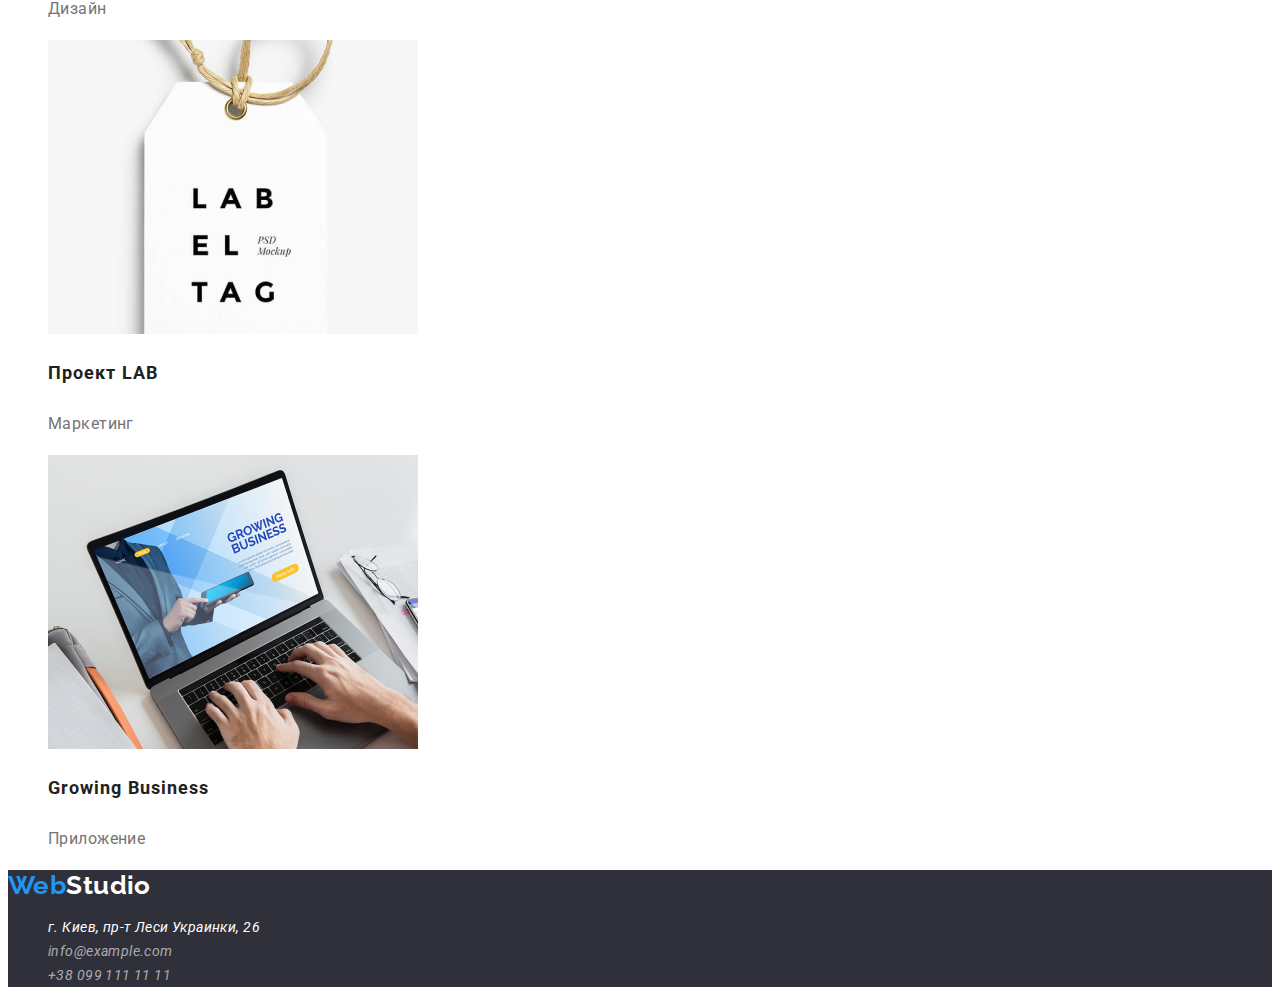
==== commit f83afbcb: "tottaly change styles for portfolio.html" ====
--- a/portfolio.html
+++ b/portfolio.html
@@ -4,147 +4,139 @@
     <meta charset="UTF-8" />
     <meta http-equiv="X-UA-Compatible" content="IE=edge" />
     <meta name="viewport" content="width=device-width, initial-scale=1.0" />
-    <link rel="preconnect" href="https://fonts.googleapis.com" />
-    <link rel="preconnect" href="https://fonts.gstatic.com" crossorigin />
-    <link
-      href="https://fonts.googleapis.com/css2?family=Roboto:wght@500&display=swap"
-      rel="stylesheet"
-    />
     <link rel="stylesheet" href="./styles/styles.css" />
     <link rel="preconnect" href="https://fonts.googleapis.com" />
     <link rel="preconnect" href="https://fonts.gstatic.com" crossorigin />
     <link
-      href="https://fonts.googleapis.com/css2?family=Raleway:wght@700&display=swap"
+      href="https://fonts.googleapis.com/css2?family=Raleway:wght@700&family=Roboto:wght@400;500;700;900&display=swap"
       rel="stylesheet"
     />
     <title>Portfolio</title>
   </head>
   <body>
     <!-- header -->
-    <header class="hero">
-      <a href="./index.html" class="Web">Web<span class="wStudio">Studio</span></a>
+    <header>
+      <a href="./index.html" class="Web">Web<span class="Studio">Studio</span></a>
       <!-- nav -->
       <nav>
         <ul>
           <li>
-            <a href="#" class="top_text_1">Студия</a>
+            <a href="./index.html" class="header_text">Студия</a>
           </li>
+
           <li>
-            <a href="./portfolio.html" class="top_text_2_choose">Портфолио</a>
+            <a href="./portfolio.html" class="header_text">Портфолио</a>
           </li>
+
           <li>
-            <a href="#" class="top_text_3">Контакты</a>
+            <a href="#" class="header_text">Контакты</a>
           </li>
         </ul>
       </nav>
-      <!-- mail & phone -->
-      <ul>
+      <!-- Contacts -->
+      <ul class="contacts">
         <li>
-          <a href="mailto:info@devstudio.com" class="mail">info@devstudio.com</a>
+          <a href="mailto:info@devstudio.com">info@devstudio.com</a>
         </li>
+
         <li>
-          <a href="tel:+380961111111" class="phone">+38 096 111 11 11</a>
+          <a href="tel:+380961111111">+38 096 111 11 11</a>
         </li>
       </ul>
     </header>
     <!-- main -->
-    <main class="main-sect">
+    <main>
       <!-- button sect -->
-      <section class="button-sect">
+      <section>
         <ul>
-          <section class="button_li">
-            <li>
-              <button type="button" class="button1"><span class="button1_text">Все</span></button>
-            </li>
-          </section>
           <li>
-            <button type="button" class="button2">
-              <span class="button2_text">Веб-сайты</span>
-            </button>
+            <button type="button" class="btn">Все</button>
           </li>
           <li>
-            <button type="button" class="button3">
-              <span class="button3_text">Приложения</span>
-            </button>
+            <button type="button" class="btn">Веб-сайты</button>
           </li>
           <li>
-            <button type="button" class="button4"><span class="button4_text">Дизайн</span></button>
+            <button type="button" class="btn">Приложения</button>
           </li>
           <li>
-            <button type="button" class="button5">
-              <span class="button5_text">Маркетинг</span>
-            </button>
+            <button type="button" class="btn">Дизайн</button>
+          </li>
+          <li>
+            <button type="button" class="btn">Маркетинг</button>
           </li>
         </ul>
       </section>
-      <!-- img portfolio sect -->
+      <!-- img sect -->
       <ul>
-        <li class="img1_li">
+        <li>
           <img src="./images/portfolio/img1.png" alt="portfolio_pic" />
-          <h3 class="img1_li_text">Технокряк</h3>
-          <p class="img1_li_text1">Веб-сайт</p>
+          <h3 class="img_text">Технокряк</h3>
+          <p class="img_downer_text">Веб-сайт</p>
         </li>
-        <li class="img2_li">
+        <li>
           <img src="./images/portfolio/img2.png" alt="portfolio_pic" />
-          <h3 class="img2_li_text">Постер New Orlean vs Golden Star</h3>
-          <p class="img2_li_text1">Дизайн</p>
+          <h3 class="img_text">Постер New Orlean vs Golden Star</h3>
+          <p class="img_downer_text">Дизайн</p>
         </li>
-        <li class="img3_li">
+        <li>
           <img src="./images/portfolio/img3.png" alt="portfolio_pic" />
-          <h3 class="img3_li_text">Ресторан Seafood</h3>
-          <p class="img3_li_text1">Приложение</p>
+          <h3 class="img_text">Ресторан Seafood</h3>
+          <p class="img_downer_text">Приложение</p>
         </li>
-        <li class="img4_li">
+        <li>
           <img src="./images/portfolio/img4.png" alt="portfolio_pic" />
-          <h3 class="img4_li_text">Проект Prime</h3>
-          <p class="img4_li_text1">Маркетинг</p>
+          <h3 class="img_text">Проект Prime</h3>
+          <p class="img_downer_text">Маркетинг</p>
         </li>
-        <li class="img5_li">
+        <li>
           <img src="./images/portfolio/img5.png" alt="portfolio_pic" />
-          <h3 class="img5_li_text">Проект Boxes</h3>
-          <p class="img5_li_text1">Приложение</p>
+          <h3 class="img_text">Проект Boxes</h3>
+          <p class="img_downer_text">Приложение</p>
         </li>
-        <li class="img6_li">
+        <li>
           <img src="./images/portfolio/img6.png" alt="portfolio_pic" />
-          <h3 class="img6_li_text">Inspiration has no Borders</h3>
-          <p class="img6_li_text1">Веб-сайт</p>
+          <h3 class="img_text">Inspiration has no Borders</h3>
+          <p class="img_downer_text">Веб-сайт</p>
         </li>
-        <li class="img7_li">
+        <li>
           <img src="./images/portfolio/img7.png" alt="portfolio_pic" />
-          <h3 class="img7_li_text">Издание Limited Edition</h3>
-          <p class="img7_li_text1">Дизайн</p>
+          <h3 class="img_text">Издание Limited Edition</h3>
+          <p class="img_downer_text">Дизайн</p>
         </li>
-        <li class="img8_li">
+        <li>
           <img src="./images/portfolio/img8.png" alt="portfolio_pic" />
-          <h3 class="img8_li_text">Проект LAB</h3>
-          <p class="img8_li_text1">Маркетинг</p>
+          <h3 class="img_text">Проект LAB</h3>
+          <p class="img_downer_text">Маркетинг</p>
         </li>
-        <li class="img9_li">
+        <li>
           <img src="./images/portfolio/img9.png" alt="portfolio_pic" />
-          <h3 class="img9_li_text">Growing Business</h3>
-          <p class="img9_li_text1">Приложение</p>
+          <h3 class="img_text">Growing Business</h3>
+          <p class="img_downer_text">Приложение</p>
         </li>
       </ul>
     </main>
     <!-- footer -->
     <footer class="footer">
-      <a href="./index.html" class="Web">Web<span class="footerStudio">Studio</span></a>
+      <a href="./index.html" class="Web">Web<span class="footer_Studio">Studio</span></a>
       <address>
         <ul>
+          <!-- footer map -->
           <li>
             <a
               href="https://goo.gl/maps/mLrUPEMYMxBehZcJ7"
               target="_blank"
               rel="noopener nofollow"
-              class="map"
+              class="footer_map"
               >г. Киев, пр-т Леси Украинки, 26</a
             >
           </li>
+
+          <!-- footer contacts -->
           <li>
-            <a href="mailto:info@example.com" class="mailfoot">info@example.com</a>
+            <a href="mailto:info@example.com" class="footer_contacts">info@example.com</a>
           </li>
           <li>
-            <a href="tel:+380991111111" class="phonefoot">+38 099 111 11 11</a>
+            <a href="tel:+38099111111" class="footer_contacts">+38 099 111 11 11</a>
           </li>
         </ul>
       </address>
--- a/styles/styles.css
+++ b/styles/styles.css
@@ -1,1333 +1,190 @@
-/* body font */
 body {
-  font-family: 'Roboto', 'Raleway', sans-serif;
-  position: relative;
-  width: 1600px;
-  height: 1880px;
+  font-family: 'Roboto', sans-serif;
+  font-size: 14px;
+  letter-spacing: 0.03em;
+  background-color: #ffffff;
+}
 
-  background: #ffffff;
-}
 a {
   text-decoration: none;
 }
-p {
-  letter-spacing: 0.03em;
 
-  color: #757575;
+ul {
+  list-style: none;
 }
 
-h2 {
-  font-family: 'Roboto';
-  font-style: normal;
-  font-weight: 700;
-  font-size: 36px;
-  line-height: 42px;
-  text-align: center;
-  letter-spacing: 0.03em;
+/* index html styles */
 
-  color: #212121;
-}
-
-ul{
-    list-style: none;
-}
-
-.hero {
-  width: 1600px;
-  height: 80px;
-  left: 0px;
-  top: 0px;
+.header {
   background-color: #ffffff;
 }
-
 .Web {
-  width: 145px;
-  height: 31px;
-  left: 215px;
-  top: 24px;
-
   font-family: 'Raleway';
-  font-style: normal;
   font-weight: 700;
   font-size: 26px;
   line-height: 31px;
-  letter-spacing: 0.03em;
 
   color: #2196f3;
 }
-
-.wStudio {
-  width: 145px;
-  height: 31px;
-  left: 215px;
-  top: 24px;
-
-  font-family: 'Raleway';
-  font-style: normal;
-  font-weight: 700;
-  font-size: 26px;
-  line-height: 31px;
-  letter-spacing: 0.03em;
-
+.Studio {
   color: #000000;
 }
-
-/* navigate */
-.top_text_1 {
-  position: absolute;
-  width: 49px;
-  height: 16px;
-  left: 453px;
-  top: 32px;
-
-  font-family: 'Roboto';
-  font-style: normal;
+.header_text {
   font-weight: 500;
-  font-size: 14px;
   line-height: 16px;
   letter-spacing: 0.02em;
 
   color: #212121;
 }
-.top_text_1_choose {
-  position: absolute;
-  width: 49px;
-  height: 16px;
-  left: 453px;
-  top: 32px;
-
-  font-family: 'Roboto';
-  font-style: normal;
+.contacts {
   font-weight: 500;
-  font-size: 14px;
-  line-height: 16px;
-  letter-spacing: 0.02em;
-
-  color: #2196f3;
-}
-.finger1 {
-  position: absolute;
-  width: 16px;
-  height: 16px;
-  left: 480px;
-  top: 49px;
-}
-
-.top_text_2 {
-  position: absolute;
-  width: 76px;
-  height: 16px;
-  left: 552px;
-  top: 32px;
-
-  font-family: 'Roboto';
-  font-style: normal;
-  font-weight: 500;
-  font-size: 14px;
-  line-height: 16px;
-  letter-spacing: 0.02em;
-
-  color: #212121;
-}
-.top_text_2_choose {
-  position: absolute;
-  width: 76px;
-  height: 16px;
-  left: 552px;
-  top: 32px;
-
-  font-family: 'Roboto';
-  font-style: normal;
-  font-weight: 500;
-  font-size: 14px;
-  line-height: 16px;
-  letter-spacing: 0.02em;
-
-  color: #2196f3;
-}
-
-.top_text_3 {
-  position: absolute;
-  width: 68px;
-  height: 16px;
-  left: 679px;
-  top: 32px;
-
-  font-family: 'Roboto';
-  font-style: normal;
-  font-weight: 500;
-  font-size: 14px;
-  line-height: 16px;
-  letter-spacing: 0.02em;
-
-  color: #212121;
-}
-
-/* mail & phone */
-.mailchoose {
-  position: absolute;
-  width: 135px;
-  height: 16px;
-  left: 1078px;
-  top: 32px;
-
-  font-family: 'Roboto';
-  font-style: normal;
-  font-weight: 500;
-  font-size: 14px;
-  line-height: 16px;
-  letter-spacing: 0.02em;
-
-  color: #2196f3;
-}
-.mail {
-  position: absolute;
-  width: 135px;
-  height: 16px;
-  left: 1078px;
-  top: 32px;
-
-  font-family: 'Roboto';
-  font-style: normal;
-  font-weight: 500;
-  font-size: 14px;
-  line-height: 16px;
-  letter-spacing: 0.02em;
-
-  color: #757575;
-}
-.fingermail {
-  position: absolute;
-  width: 16px;
-  height: 16px;
-  left: 1107px;
-  top: 51px;
-}
-
-.phone {
-  position: absolute;
-  width: 122px;
-  height: 16px;
-  left: 1263px;
-  top: 32px;
-
-  font-family: 'Roboto';
-  font-style: normal;
-  font-weight: 500;
-  font-size: 14px;
   line-height: 16px;
   letter-spacing: 0.02em;
 
   color: #757575;
 }
 
-/* main index */
-.main_webstudio {
-  position: absolute;
-  width: 1600px;
-  height: 600px;
-  left: 0px;
-  top: 80px;
-  background: #2f303a;
+/* Main */
+
+.main_bg {
+  background-color: #2f303a;
 }
-.central_text {
-  position: absolute;
-  width: 696px;
-  height: 120px;
-  left: 452px;
-  top: 280px;
-
-  font-family: 'Roboto';
-  font-style: normal;
+.main_text {
   font-weight: 900;
   font-size: 44px;
   line-height: 60px;
-  /* or 136% */
-
   text-align: center;
   letter-spacing: 0.06em;
   text-transform: uppercase;
 
   color: #ffffff;
 }
-.index_button {
-  position: absolute;
-  width: 200px;
-  height: 50px;
-  left: 700px;
-  top: 430px;
-  margin-top: 40px;
+.main_btn {
+  /* text */
 
-  background: #2196f3;
-  box-shadow: 0px 4px 4px rgba(0, 0, 0, 0.15);
-  border-radius: 4px;
-}
-.index_button_text {
-  width: 136px;
-  height: 30px;
-  left: 732px;
-  top: 440px;
-
-  font-family: 'Roboto';
-  font-style: normal;
   font-weight: 700;
   font-size: 16px;
   line-height: 30px;
+
   display: flex;
   align-items: center;
   text-align: center;
   letter-spacing: 0.06em;
 
   color: #ffffff;
+
+  /* btn bg */
+
+  box-shadow: 0px 4px 4px rgba(0, 0, 0, 0.15);
+  border-radius: 4px;
+  background-color: #2196f3;
 }
 
-/* index button */
+/* main traits section */
 
-/* traits */
-.traits {
-  padding-top: 760px;
-  margin-left: 215px;
-}
-.aftc1 {
-  position: absolute;
-  width: 270px;
-  height: 101px;
-  left: 215px;
-  top: 774px;
-}
-
-.trait1 {
-  width: 270px;
-  height: 16px;
-  left: 215px;
-  top: 774px;
-
-  font-family: 'Roboto';
-  font-style: normal;
+.main_trait1_text {
   font-weight: 700;
-  font-size: 14px;
   line-height: 16px;
-  letter-spacing: 0.03em;
   text-transform: uppercase;
 
   color: #212121;
 }
-.trait1-1 {
-  width: 270px;
-  height: 75px;
-  left: 215px;
-  top: 800px;
-
-  font-family: 'Roboto';
-  font-style: normal;
-  font-weight: 400;
-  font-size: 14px;
+.main_trait_downer_text {
   line-height: 24px;
-  /* or 171% */
-
-  letter-spacing: 0.03em;
 
   color: #757575;
 }
 
-.aftc2 {
-  position: absolute;
-  width: 270px;
-  height: 101px;
-  left: 515px;
-  top: 774px;
-}
-.trait2 {
-  width: 270px;
-  height: 16px;
-  left: 515px;
-  top: 774px;
+/* what are we doing section */
 
-  font-family: 'Roboto';
-  font-style: normal;
+.wawd_section_tittle {
   font-weight: 700;
-  font-size: 14px;
-  line-height: 16px;
-  letter-spacing: 0.03em;
-  text-transform: uppercase;
+  font-size: 36px;
+  line-height: 42px;
+  text-align: center;
 
   color: #212121;
 }
-.trait2-2 {
-  width: 270px;
-  height: 75px;
-  left: 515px;
-  top: 800px;
+/*  */
+/*  */
+/*  */
+/*  */
 
-  font-family: 'Roboto';
-  font-style: normal;
-  font-weight: 400;
-  font-size: 14px;
-  line-height: 24px;
-  /* or 171% */
+/* our team section */
 
-  letter-spacing: 0.03em;
-
-  color: #757575;
+.our_team_sect {
+  background-color: #f5f4fa;
 }
-.aftc3 {
-  position: absolute;
-  width: 270px;
-  height: 101px;
-  left: 815px;
-  top: 774px;
-}
-.trait3 {
-  width: 270px;
-  height: 16px;
-  left: 815px;
-  top: 774px;
-
-  font-family: 'Roboto';
-  font-style: normal;
+.our_team_text {
   font-weight: 700;
-  font-size: 14px;
-  line-height: 16px;
-  letter-spacing: 0.03em;
-  text-transform: uppercase;
+  font-size: 36px;
+  line-height: 42px;
+  text-align: center;
 
   color: #212121;
 }
-.trait3-3 {
-  width: 270px;
-  height: 75px;
-  left: 815px;
-  top: 800px;
-
-  font-family: 'Roboto';
-  font-style: normal;
-  font-weight: 400;
-  font-size: 14px;
-  line-height: 24px;
-  /* or 171% */
-
-  letter-spacing: 0.03em;
-
-  color: #757575;
-}
-.aftc4 {
-  position: absolute;
-  width: 270px;
-  height: 101px;
-  left: 1115px;
-  top: 774px;
-}
-.trait4 {
-  width: 270px;
-  height: 16px;
-  left: 1115px;
-  top: 774px;
-
-  font-family: 'Roboto';
-  font-style: normal;
-  font-weight: 700;
-  font-size: 14px;
-  line-height: 16px;
-  letter-spacing: 0.03em;
-  text-transform: uppercase;
+.our_team_name_text {
+  font-weight: 500;
+  font-size: 16px;
+  line-height: 19px;
+  text-align: center;
 
   color: #212121;
 }
-.trait4-4 {
-  width: 270px;
-  height: 75px;
-  left: 1115px;
-  top: 800px;
-
-  font-family: 'Roboto';
-  font-style: normal;
+.our_team_job_tittle {
   font-weight: 400;
-  font-size: 14px;
-  line-height: 24px;
-  /* or 171% */
-
-  letter-spacing: 0.03em;
+  font-size: 16px;
+  line-height: 19px;
+  text-align: center;
 
   color: #757575;
 }
 
-/* Чем мы занимаемся */
+/* footer */
 
-.wawd_sect {
-  width: 1170px;
-  height: 386px;
-  left: 215px;
-  top: 969px;
+.footer {
+  background-color: #2f303a;
 }
-.wawd {
-  position: absolute;
-  width: 376px;
-  height: 42px;
-  left: 612px;
-  top: 969px;
-
-  font-family: 'Roboto';
-  font-style: normal;
-  font-weight: 700;
-  font-size: 36px;
-  line-height: 42px;
-  text-align: center;
-  letter-spacing: 0.03em;
-
-  color: #212121;
+.footer_Studio {
+  color: #ffffff;
 }
-.wawd_pic1 {
-  position: absolute;
-  width: 370px;
-  height: 294px;
-  left: 215px;
-  top: 1061px;
-  padding-top: 50px;
-}
-.wawd_pic2 {
-  position: absolute;
-  width: 370px;
-  height: 294px;
-  left: 615px;
-  top: 1061px;
-  padding-top: 50px;
-}
-.wawd_pic3 {
-  position: absolute;
-  width: 370px;
-  height: 294px;
-  left: 1015px;
-  top: 1061px;
-  padding-top: 50px;
-}
-
-/* Наша команда */
-
-.our_team_sect {
-  position: absolute;
-  width: 1600px;
-  height: 648px;
-  left: 0px;
-  top: 1449px;
-  margin-top: 94px;
-
-  background: #f5f4fa;
-}
-.team_text {
-  width: 264px;
-  height: 42px;
-  left: 668px;
-  top: 1543px;
-}
-.card1_bg {
-  position: absolute;
-  width: 270px;
-  height: 368px;
-  left: 215px;
-  top: 1635px;
-  background: #ffffff;
-  box-shadow: 0px 1px 3px rgba(0, 0, 0, 0.12), 0px 1px 1px rgba(0, 0, 0, 0.14),
-    0px 2px 1px rgba(0, 0, 0, 0.2);
-  border-radius: 0px 0px 4px 4px;
-}
-/* .pic1_text { */
-/* width: 151px;
-  height: 19px;
-  left: 275px;
-  top: 1925px;
-
-  font-family: 'Roboto';
-  font-style: normal;
-  font-weight: 500;
-  font-size: 16px;
-  line-height: 19px;
-  /* identical to box height */
-/* 
-  text-align: center;
-  letter-spacing: 0.03em; */
-
-/* color: #212121; */
-/* } */
-.pic1_text1 {
-  width: 130px;
-  height: 19px;
-  left: 285px;
-  top: 1954px;
-
-  font-family: 'Roboto';
-  font-style: normal;
-  font-weight: 400;
-  font-size: 16px;
-  line-height: 19px;
-  /* identical to box height */
-
-  text-align: center;
-  letter-spacing: 0.03em;
-
-  color: #757575;
-}
-.card2_bg {
-  position: absolute;
-  width: 270px;
-  height: 368px;
-  left: 515px;
-  top: 1635px;
-
-  background: #ffffff;
-  /* material shadow v1 */
-
-  box-shadow: 0px 1px 3px rgba(0, 0, 0, 0.12), 0px 1px 1px rgba(0, 0, 0, 0.14),
-    0px 2px 1px rgba(0, 0, 0, 0.2);
-  border-radius: 0px 0px 4px 4px;
-}
-
-/* footer index */
-.footer_index {
-  position: absolute;
-  width: 1600px;
-  height: 252px;
-  left: 0px;
-  top: 2097px;
-  background: #2f303a;
-}
-.wStudiofooter {
-  width: 145px;
-  height: 31px;
-  left: 215px;
-  top: 2157px;
-
-  font-family: 'Raleway';
-  font-style: normal;
-  font-weight: 700;
-  font-size: 26px;
-  line-height: 31px;
-  /* identical to box height */
-
-  letter-spacing: 0.03em;
+.footer_map {
+  line-height: 24px;
 
   color: #ffffff;
 }
-.mapfooter {
-  width: 231px;
-  height: 21px;
-  left: 215px;
-  top: 2208px;
-
-  font-family: 'Roboto';
-  font-style: normal;
-  font-weight: 400;
-  font-size: 14px;
+.footer_contacts {
   line-height: 24px;
-
-  letter-spacing: 0.03em;
-
-  color: #ffffff;
-}
-.mailfooter {
-  width: 231px;
-  height: 21px;
-  left: 215px;
-  top: 2238px;
-
-  font-family: 'Roboto';
-  font-style: normal;
-  font-weight: 400;
-  font-size: 14px;
-  line-height: 24px;
-  /* or 171% */
-
-  letter-spacing: 0.03em;
-
-  color: rgba(255, 255, 255, 0.6);
-}
-.phonefooter {
-  width: 231px;
-  height: 21px;
-  left: 215px;
-  top: 2268px;
-
-  font-family: 'Roboto';
-  font-style: normal;
-  font-weight: 400;
-  font-size: 14px;
-  line-height: 24px;
-  /* or 171% */
-
-  letter-spacing: 0.03em;
 
   color: rgba(255, 255, 255, 0.6);
 }
 
-/* footer index end */
+/* portfolio.html styles */
+/* portfolio.html styles */
 
-/* main portfolio */
-.main-sect {
-  width: 1170px;
-  height: 1360px;
-  left: 215px;
-  top: 165px;
-}
-
-/* button */
-
-.button-sect {
-  width: 611px;
-  height: 54px;
-  left: 495px;
-  top: 165px;
-}
-
-.button_li {
-  width: 73px;
-  height: 38px;
-  left: 495px;
-  top: 165px;
-}
-.button1 {
-  position: absolute;
-  width: 73px;
-  height: 38px;
-  left: 495px;
-  top: 165px;
-  background: #2196f3;
-  box-shadow: 0px 3px 1px rgba(0, 0, 0, 0.1), 0px 1px 2px rgba(0, 0, 0, 0.08),
-    0px 2px 2px rgba(0, 0, 0, 0.12);
-  border-radius: 4px;
-}
-.button1_text {
-  width: 29px;
-  height: 26px;
-  left: 517px;
-  top: 171px;
-
-  font-family: 'Roboto';
-  font-style: normal;
+/* main */
+/* button sect */
+.btn {
   font-weight: 500;
   font-size: 16px;
   line-height: 26px;
-  /* identical to box height, or 162% */
-
   text-align: center;
-  letter-spacing: 0.03em;
-
-  color: #ffffff;
-}
-
-.button2 {
-  position: absolute;
-  width: 128px;
-  height: 38px;
-  left: 576px;
-  top: 165px;
-
-  background: #f5f4fa;
-  border-radius: 4px;
-}
-.button2_text {
-  width: 84px;
-  height: 26px;
-  left: 598px;
-  top: 171px;
-
-  font-family: 'Roboto';
-  font-style: normal;
-  font-weight: 500;
-  font-size: 16px;
-  line-height: 26px;
-  /* identical to box height, or 162% */
-
-  text-align: center;
-  letter-spacing: 0.03em;
 
   color: #212121;
 }
-
-.button3 {
-  position: absolute;
-  width: 145px;
-  height: 38px;
-  left: 712px;
-  top: 165px;
-
-  background: #f5f4fa;
-  border-radius: 4px;
-}
-.button3_text {
-  width: 101px;
-  height: 26px;
-  left: 734px;
-  top: 171px;
-
-  font-family: 'Roboto';
-  font-style: normal;
-  font-weight: 500;
-  font-size: 16px;
-  line-height: 26px;
-  /* identical to box height, or 162% */
-
-  text-align: center;
-  letter-spacing: 0.03em;
-
-  color: #212121;
-}
-
-.button4 {
-  position: absolute;
-  width: 103px;
-  height: 38px;
-  left: 865px;
-  top: 165px;
-
-  background: #f5f4fa;
-  border-radius: 4px;
-}
-.button4_text {
-  width: 59px;
-  height: 26px;
-  left: 887px;
-  top: 171px;
-
-  font-family: 'Roboto';
-  font-style: normal;
-  font-weight: 500;
-  font-size: 16px;
-  line-height: 26px;
-  /* identical to box height, or 162% */
-
-  text-align: center;
-  letter-spacing: 0.03em;
-
-  color: #212121;
-}
-
-.button5 {
-  position: absolute;
-  width: 130px;
-  height: 38px;
-  left: 976px;
-  top: 165px;
-
-  background: #f5f4fa;
-  border-radius: 4px;
-}
-.button5_text {
-  width: 86px;
-  height: 26px;
-  left: 998px;
-  top: 171px;
-
-  font-family: 'Roboto';
-  font-style: normal;
-  font-weight: 500;
-  font-size: 16px;
-  line-height: 26px;
-  /* identical to box height, or 162% */
-
-  text-align: center;
-  letter-spacing: 0.03em;
-
-  color: #212121;
-}
-
-/* img */
-.img1_li {
-  box-sizing: border-box;
-
-  position: absolute;
-  width: 370px;
-  height: 404px;
-  left: 215px;
-  top: 253px;
-
-  background: #ffffff;
-  border: 1px solid #eeeeee;
-}
-
-.img1_li_text {
-  width: 322px;
-  height: 36px;
-  left: 239px;
-  top: 570px;
-
-  font-family: 'Roboto';
-  font-style: normal;
+/* img sect */
+.img_text {
   font-weight: 700;
   font-size: 18px;
   line-height: 36px;
-  letter-spacing: 0.06em;
-
-  color: #212121;
-}
-
-.img1_li_text1 {
-  width: 322px;
-  height: 30px;
-  left: 239px;
-  top: 610px;
-
-  font-family: 'Roboto';
-  font-style: normal;
-  font-weight: 400;
-  font-size: 16px;
-  line-height: 30px;
-  letter-spacing: 0.03em;
-
-  color: #757575;
-}
-
-.img2_li {
-  box-sizing: border-box;
-
-  position: absolute;
-  width: 370px;
-  height: 404px;
-  left: 615px;
-  top: 253px;
-
-  background: #ffffff;
-  border: 1px solid #eeeeee;
-}
-
-.img2_li_text {
-  width: 322px;
-  height: 36px;
-  left: 639px;
-  top: 570px;
-
-  font-family: 'Roboto';
-  font-style: normal;
-  font-weight: 700;
-  font-size: 18px;
-  line-height: 36px;
-  /* identical to box height, or 200% */
 
   letter-spacing: 0.06em;
 
   color: #212121;
 }
-
-.img2_li_text1 {
-  width: 322px;
-  height: 30px;
-  left: 639px;
-  top: 610px;
-
-  font-family: 'Roboto';
-  font-style: normal;
-  font-weight: 400;
+.img_downer_text {
   font-size: 16px;
   line-height: 30px;
-  letter-spacing: 0.03em;
 
   color: #757575;
 }
-
-.img3_li {
-  box-sizing: border-box;
-
-  position: absolute;
-  width: 370px;
-  height: 404px;
-  left: 1015px;
-  top: 253px;
-
-  background: #ffffff;
-  border: 1px solid #eeeeee;
-}
-
-.img3_li_text {
-  width: 322px;
-  height: 36px;
-  left: 1039px;
-  top: 570px;
-
-  font-family: 'Roboto';
-  font-style: normal;
-  font-weight: 700;
-  font-size: 18px;
-  line-height: 36px;
-  /* identical to box height, or 200% */
-
-  letter-spacing: 0.06em;
-
-  color: #212121;
-}
-.img3_li_text1 {
-  width: 322px;
-  height: 30px;
-  left: 1039px;
-  top: 610px;
-
-  font-family: 'Roboto';
-  font-style: normal;
-  font-weight: 400;
-  font-size: 16px;
-  line-height: 30px;
-  /* identical to box height, or 188% */
-
-  letter-spacing: 0.03em;
-
-  color: #757575;
-}
-
-.img4_li {
-  box-sizing: border-box;
-
-  position: absolute;
-  width: 370px;
-  height: 404px;
-  left: 215px;
-  top: 687px;
-
-  background: #ffffff;
-  border: 1px solid #eeeeee;
-}
-.img4_li_text {
-  width: 322px;
-  height: 36px;
-  left: 239px;
-  top: 1004px;
-
-  font-family: 'Roboto';
-  font-style: normal;
-  font-weight: 700;
-  font-size: 18px;
-  line-height: 36px;
-  /* identical to box height, or 200% */
-
-  letter-spacing: 0.06em;
-
-  color: #212121;
-}
-.img4_li_text1 {
-  width: 322px;
-  height: 30px;
-  left: 239px;
-  top: 1044px;
-
-  font-family: 'Roboto';
-  font-style: normal;
-  font-weight: 400;
-  font-size: 16px;
-  line-height: 30px;
-  /* identical to box height, or 188% */
-
-  letter-spacing: 0.03em;
-
-  color: #757575;
-}
-.img5_li {
-  box-sizing: border-box;
-
-  position: absolute;
-  width: 370px;
-  height: 404px;
-  left: 615px;
-  top: 687px;
-
-  background: #ffffff;
-  border: 1px solid #eeeeee;
-}
-
-.img5_li_text {
-  width: 322px;
-  height: 36px;
-  left: 639px;
-  top: 1004px;
-
-  font-family: 'Roboto';
-  font-style: normal;
-  font-weight: 700;
-  font-size: 18px;
-  line-height: 36px;
-  letter-spacing: 0.06em;
-
-  color: #212121;
-}
-
-.img5_li_text1 {
-  width: 322px;
-  height: 30px;
-  left: 639px;
-  top: 1044px;
-
-  font-family: 'Roboto';
-  font-style: normal;
-  font-weight: 400;
-  font-size: 16px;
-  line-height: 30px;
-  /* identical to box height, or 188% */
-
-  letter-spacing: 0.03em;
-
-  color: #757575;
-}
-
-.img6_li {
-  box-sizing: border-box;
-
-  position: absolute;
-  width: 370px;
-  height: 404px;
-  left: 1015px;
-  top: 687px;
-
-  background: #ffffff;
-  border: 1px solid #eeeeee;
-}
-.img6_li_text {
-  width: 322px;
-  height: 36px;
-  left: 1039px;
-  top: 1004px;
-
-  font-family: 'Roboto';
-  font-style: normal;
-  font-weight: 700;
-  font-size: 18px;
-  line-height: 36px;
-  letter-spacing: 0.06em;
-
-  color: #212121;
-}
-.img6_li_text1 {
-  width: 322px;
-  height: 30px;
-  left: 1039px;
-  top: 1044px;
-
-  font-family: 'Roboto';
-  font-style: normal;
-  font-weight: 400;
-  font-size: 16px;
-  line-height: 30px;
-  /* identical to box height, or 188% */
-
-  letter-spacing: 0.03em;
-
-  color: #757575;
-}
-
-.img7_li {
-  box-sizing: border-box;
-
-  position: absolute;
-  width: 370px;
-  height: 404px;
-  left: 215px;
-  top: 1121px;
-
-  background: #ffffff;
-  border: 1px solid #eeeeee;
-}
-.img7_li_text {
-  width: 322px;
-  height: 36px;
-  left: 239px;
-  top: 1435px;
-
-  font-family: 'Roboto';
-  font-style: normal;
-  font-weight: 700;
-  font-size: 18px;
-  line-height: 36px;
-  /* identical to box height, or 200% */
-
-  letter-spacing: 0.06em;
-
-  color: #212121;
-}
-.img7_li_text1 {
-  width: 322px;
-  height: 30px;
-  left: 239px;
-  top: 1475px;
-
-  font-family: 'Roboto';
-  font-style: normal;
-  font-weight: 400;
-  font-size: 16px;
-  line-height: 30px;
-  /* identical to box height, or 188% */
-
-  letter-spacing: 0.03em;
-
-  color: #757575;
-}
-
-.img8_li {
-  position: absolute;
-  width: 370px;
-  height: 404px;
-  left: 615px;
-  top: 1121px;
-
-  background: #ffffff;
-  border: 1px solid #eeeeee;
-}
-.img8_li_text {
-  width: 322px;
-  height: 36px;
-  left: 639px;
-  top: 1435px;
-
-  font-family: 'Roboto';
-  font-style: normal;
-  font-weight: 700;
-  font-size: 18px;
-  line-height: 36px;
-  /* identical to box height, or 200% */
-
-  letter-spacing: 0.06em;
-
-  color: #212121;
-}
-
-.img8_li_text1 {
-  width: 322px;
-  height: 30px;
-  left: 639px;
-  top: 1475px;
-
-  font-family: 'Roboto';
-  font-style: normal;
-  font-weight: 400;
-  font-size: 16px;
-  line-height: 30px;
-  /* identical to box height, or 188% */
-
-  letter-spacing: 0.03em;
-
-  color: #757575;
-}
-
-.img9_li {
-  box-sizing: border-box;
-
-  position: absolute;
-  width: 370px;
-  height: 404px;
-  left: 1015px;
-  top: 1121px;
-
-  background: #ffffff;
-  border: 1px solid #eeeeee;
-}
-
-.img9_li_text {
-  width: 322px;
-  height: 36px;
-  left: 1039px;
-  top: 1435px;
-
-  font-family: 'Roboto';
-  font-style: normal;
-  font-weight: 700;
-  font-size: 18px;
-  line-height: 36px;
-  /* identical to box height, or 200% */
-
-  letter-spacing: 0.06em;
-
-  color: #212121;
-}
-.img9_li_text1 {
-  width: 322px;
-  height: 30px;
-  left: 1039px;
-  top: 1475px;
-
-  font-family: 'Roboto';
-  font-style: normal;
-  font-weight: 400;
-  font-size: 16px;
-  line-height: 30px;
-  /* identical to box height, or 188% */
-
-  letter-spacing: 0.03em;
-
-  color: #757575;
-}
-
-/* footer */
-.footer {
-  position: absolute;
-  width: 1600px;
-  height: 252px;
-  left: 0px;
-  top: 1628px;
-
-  background: #2f303a;
-}
-
-.footerStudio {
-  width: 145px;
-  height: 31px;
-  left: 215px;
-  top: 1688px;
-
-  font-family: 'Raleway';
-  font-style: normal;
-  font-weight: 700;
-  font-size: 26px;
-  line-height: 31px;
-  /* identical to box height */
-
-  letter-spacing: 0.03em;
-
-  color: #ffffff;
-}
-
-.map {
-  width: 231px;
-  height: 21px;
-  left: 215px;
-  top: 1739px;
-
-  font-family: 'Roboto';
-  font-style: normal;
-  font-weight: 400;
-  font-size: 14px;
-  line-height: 24px;
-  /* or 171% */
-
-  letter-spacing: 0.03em;
-
-  color: #ffffff;
-}
-
-.mailfoot {
-  width: 231px;
-  height: 21px;
-  left: 215px;
-  top: 1769px;
-
-  font-family: 'Roboto';
-  font-style: normal;
-  font-weight: 400;
-  font-size: 14px;
-  line-height: 24px;
-  /* or 171% */
-
-  letter-spacing: 0.03em;
-
-  color: rgba(255, 255, 255, 0.6);
-}
-
-.phonefoot {
-  width: 231px;
-  height: 21px;
-  left: 215px;
-  top: 1799px;
-
-  font-family: 'Roboto';
-  font-style: normal;
-  font-weight: 400;
-  font-size: 14px;
-  line-height: 24px;
-  /* or 171% */
-
-  letter-spacing: 0.03em;
-
-  color: rgba(255, 255, 255, 0.6);
-}
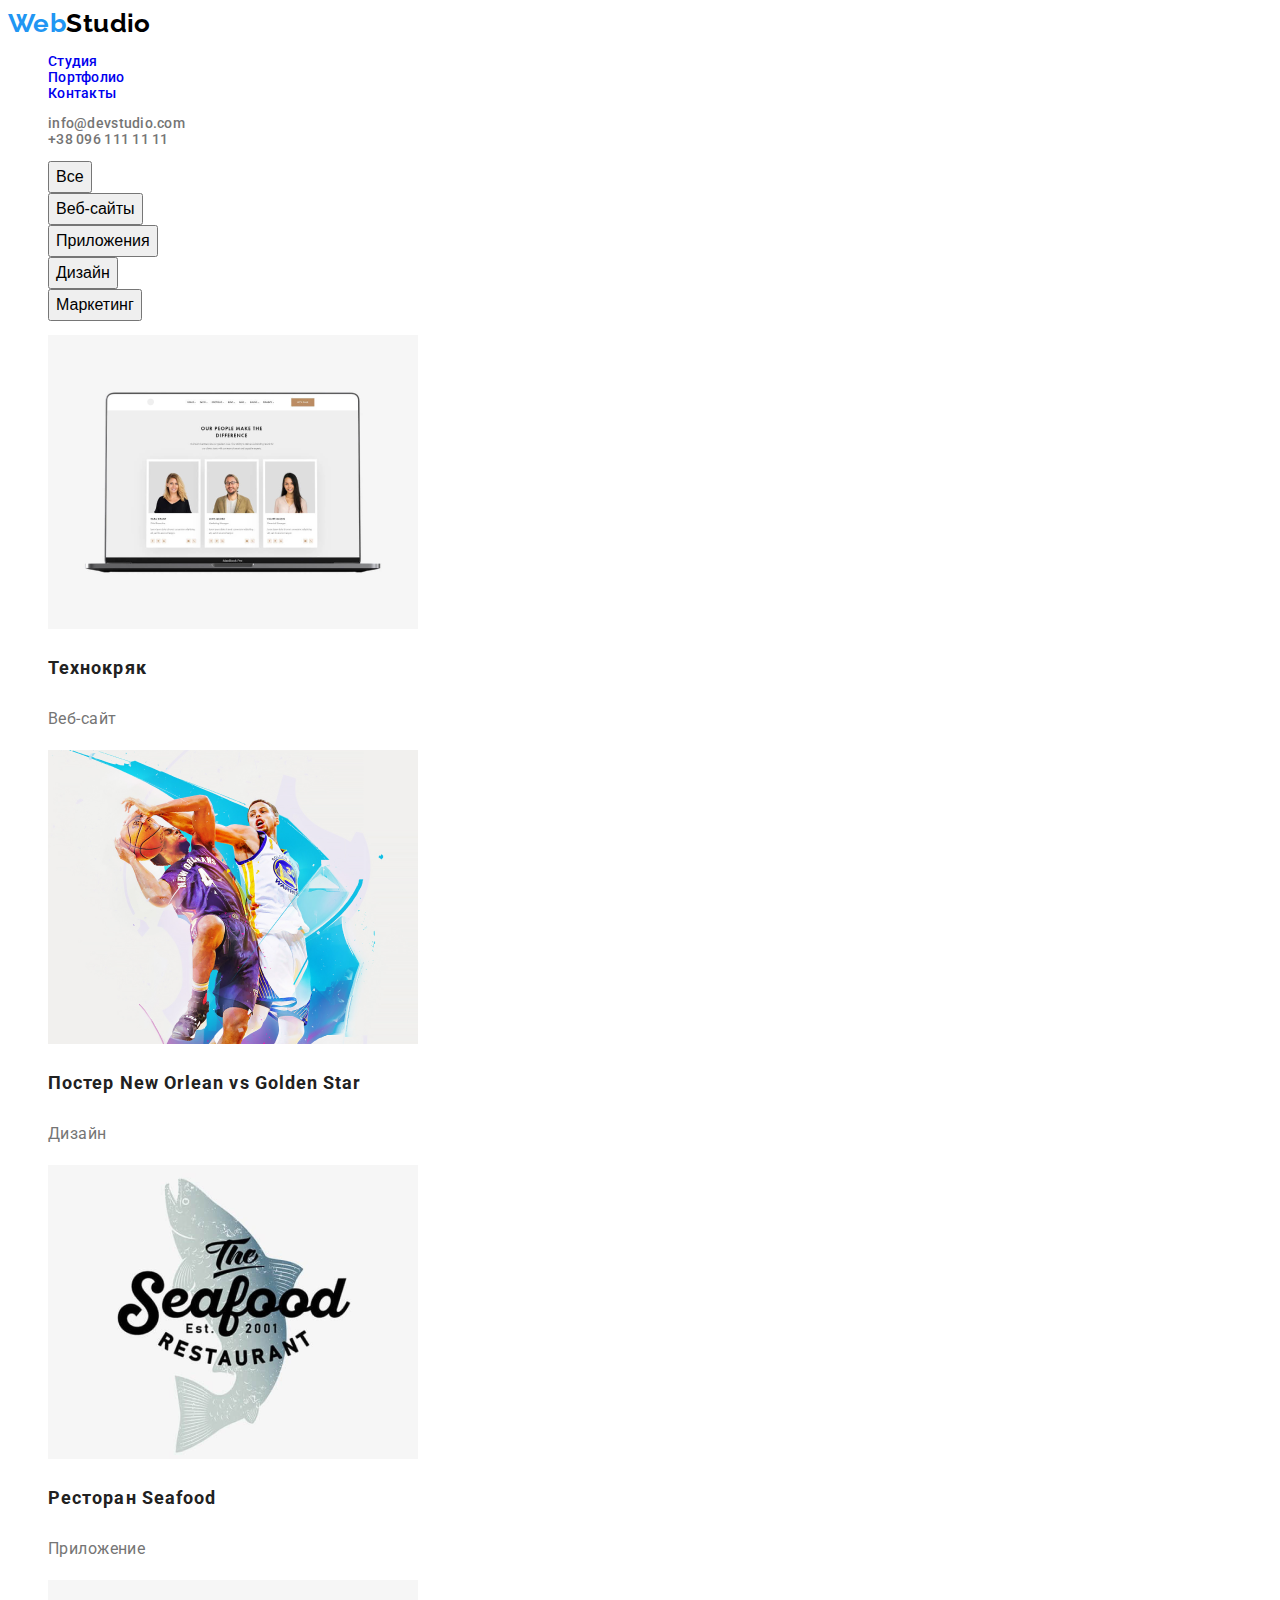
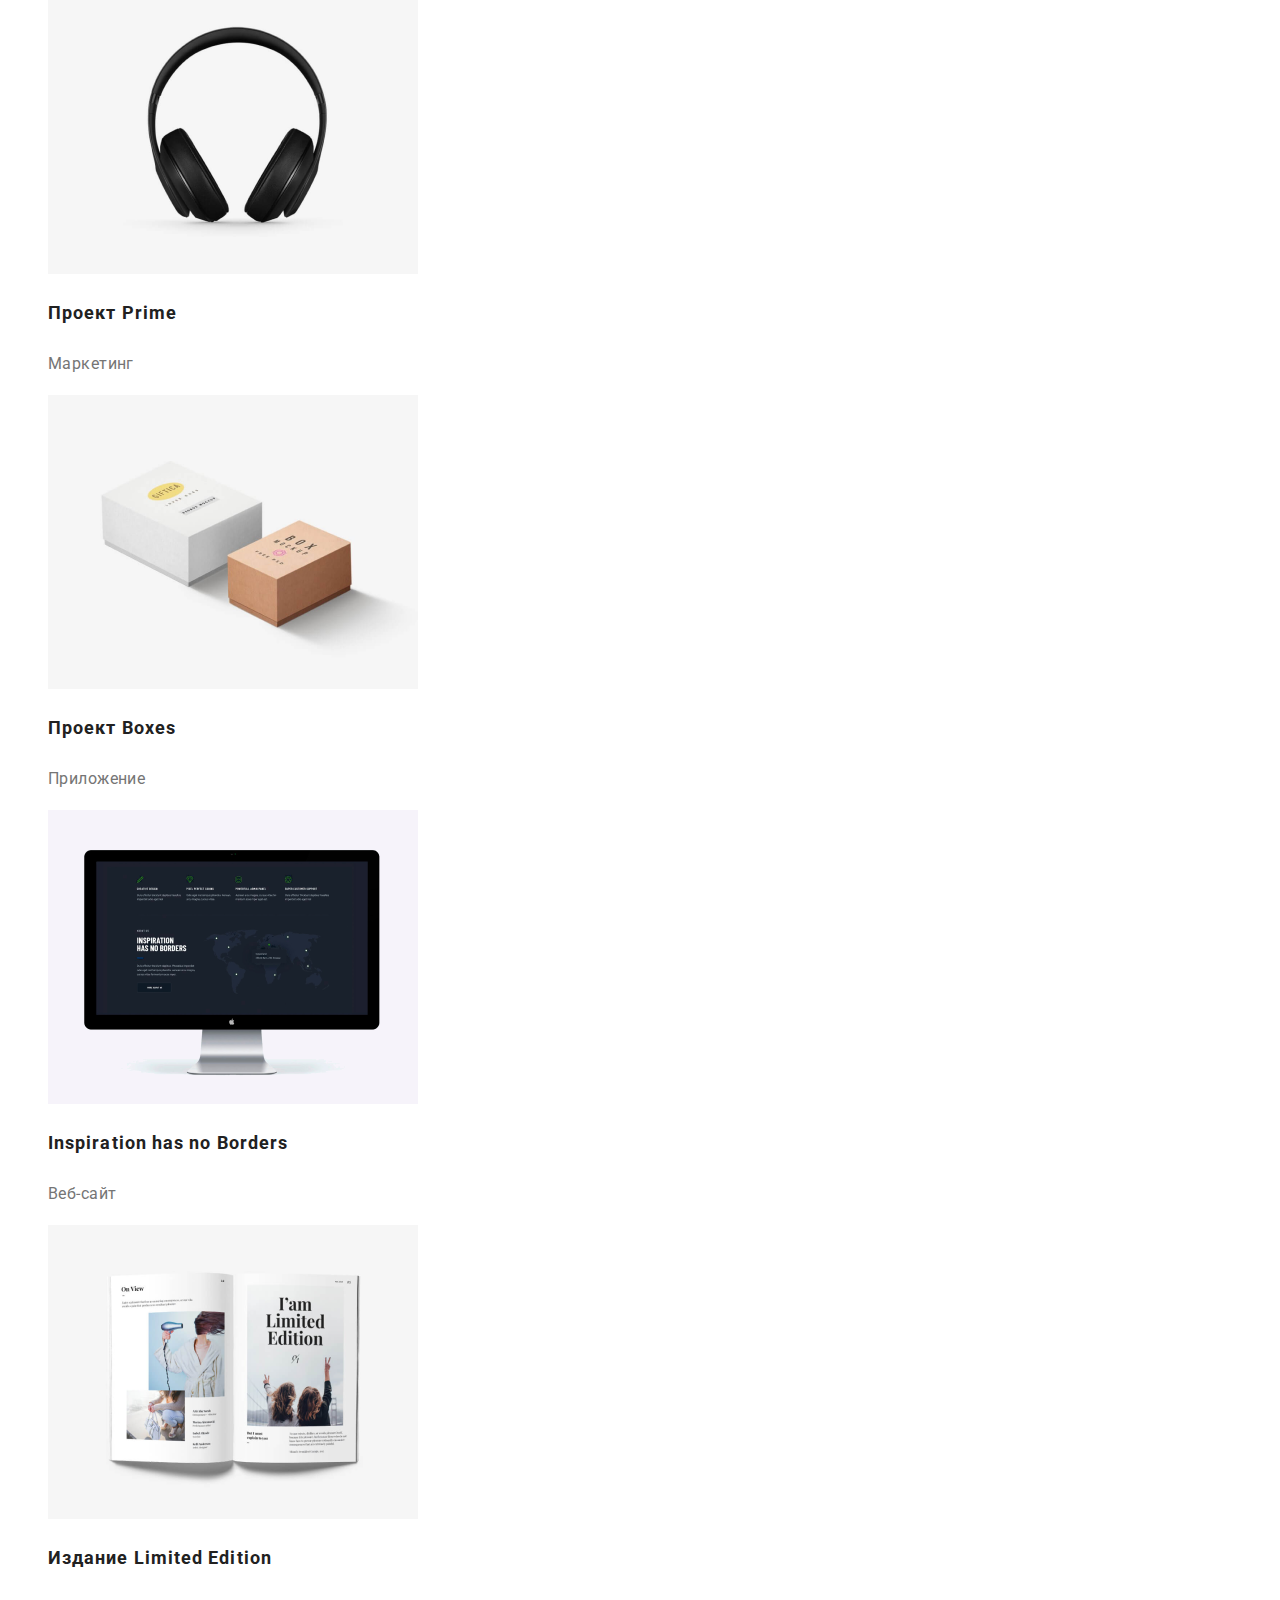
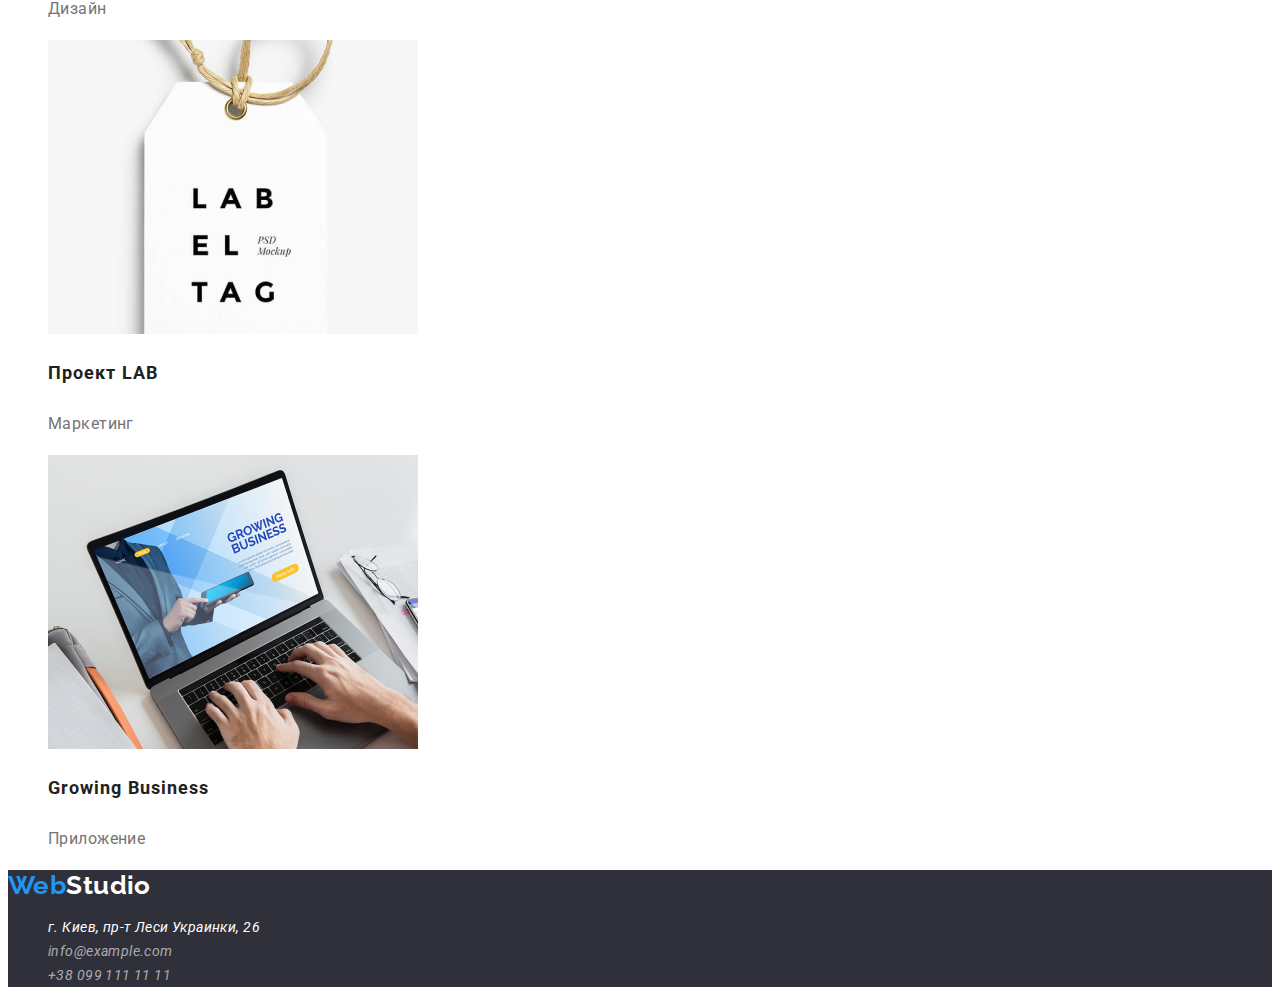
==== commit 0d0e7496: "add hover for all pages" ====
--- a/portfolio.html
+++ b/portfolio.html
@@ -36,11 +36,11 @@
       <!-- Contacts -->
       <ul class="contacts">
         <li>
-          <a href="mailto:info@devstudio.com">info@devstudio.com</a>
+          <a href="mailto:info@devstudio.com" class="contacts">info@devstudio.com</a>
         </li>
 
         <li>
-          <a href="tel:+380961111111">+38 096 111 11 11</a>
+          <a href="tel:+380961111111" class="contacts">+38 096 111 11 11</a>
         </li>
       </ul>
     </header>
--- a/styles/styles.css
+++ b/styles/styles.css
@@ -1,7 +1,11 @@
+/*  */
+/*  */
+
 body {
   font-family: 'Roboto', sans-serif;
   font-size: 14px;
   letter-spacing: 0.03em;
+  color: #212121;
   background-color: #ffffff;
 }
 
@@ -12,6 +16,9 @@
 ul {
   list-style: none;
 }
+
+/*  */
+/*  */
 
 /* index html styles */
 
@@ -34,7 +41,6 @@
   line-height: 16px;
   letter-spacing: 0.02em;
 
-  color: #212121;
 }
 .contacts {
   font-weight: 500;
@@ -42,6 +48,12 @@
   letter-spacing: 0.02em;
 
   color: #757575;
+}
+.header_text:hover,
+.footer_contacts:hover,
+.contacts:hover,
+.footer_map:hover {
+  color: #2196f3;
 }
 
 /* Main */
@@ -87,7 +99,6 @@
   line-height: 16px;
   text-transform: uppercase;
 
-  color: #212121;
 }
 .main_trait_downer_text {
   line-height: 24px;
@@ -103,7 +114,6 @@
   line-height: 42px;
   text-align: center;
 
-  color: #212121;
 }
 /*  */
 /*  */
@@ -121,7 +131,6 @@
   line-height: 42px;
   text-align: center;
 
-  color: #212121;
 }
 .our_team_name_text {
   font-weight: 500;
@@ -129,7 +138,6 @@
   line-height: 19px;
   text-align: center;
 
-  color: #212121;
 }
 .our_team_job_tittle {
   font-weight: 400;
@@ -170,7 +178,6 @@
   line-height: 26px;
   text-align: center;
 
-  color: #212121;
 }
 /* img sect */
 .img_text {
@@ -180,7 +187,6 @@
 
   letter-spacing: 0.06em;
 
-  color: #212121;
 }
 .img_downer_text {
   font-size: 16px;
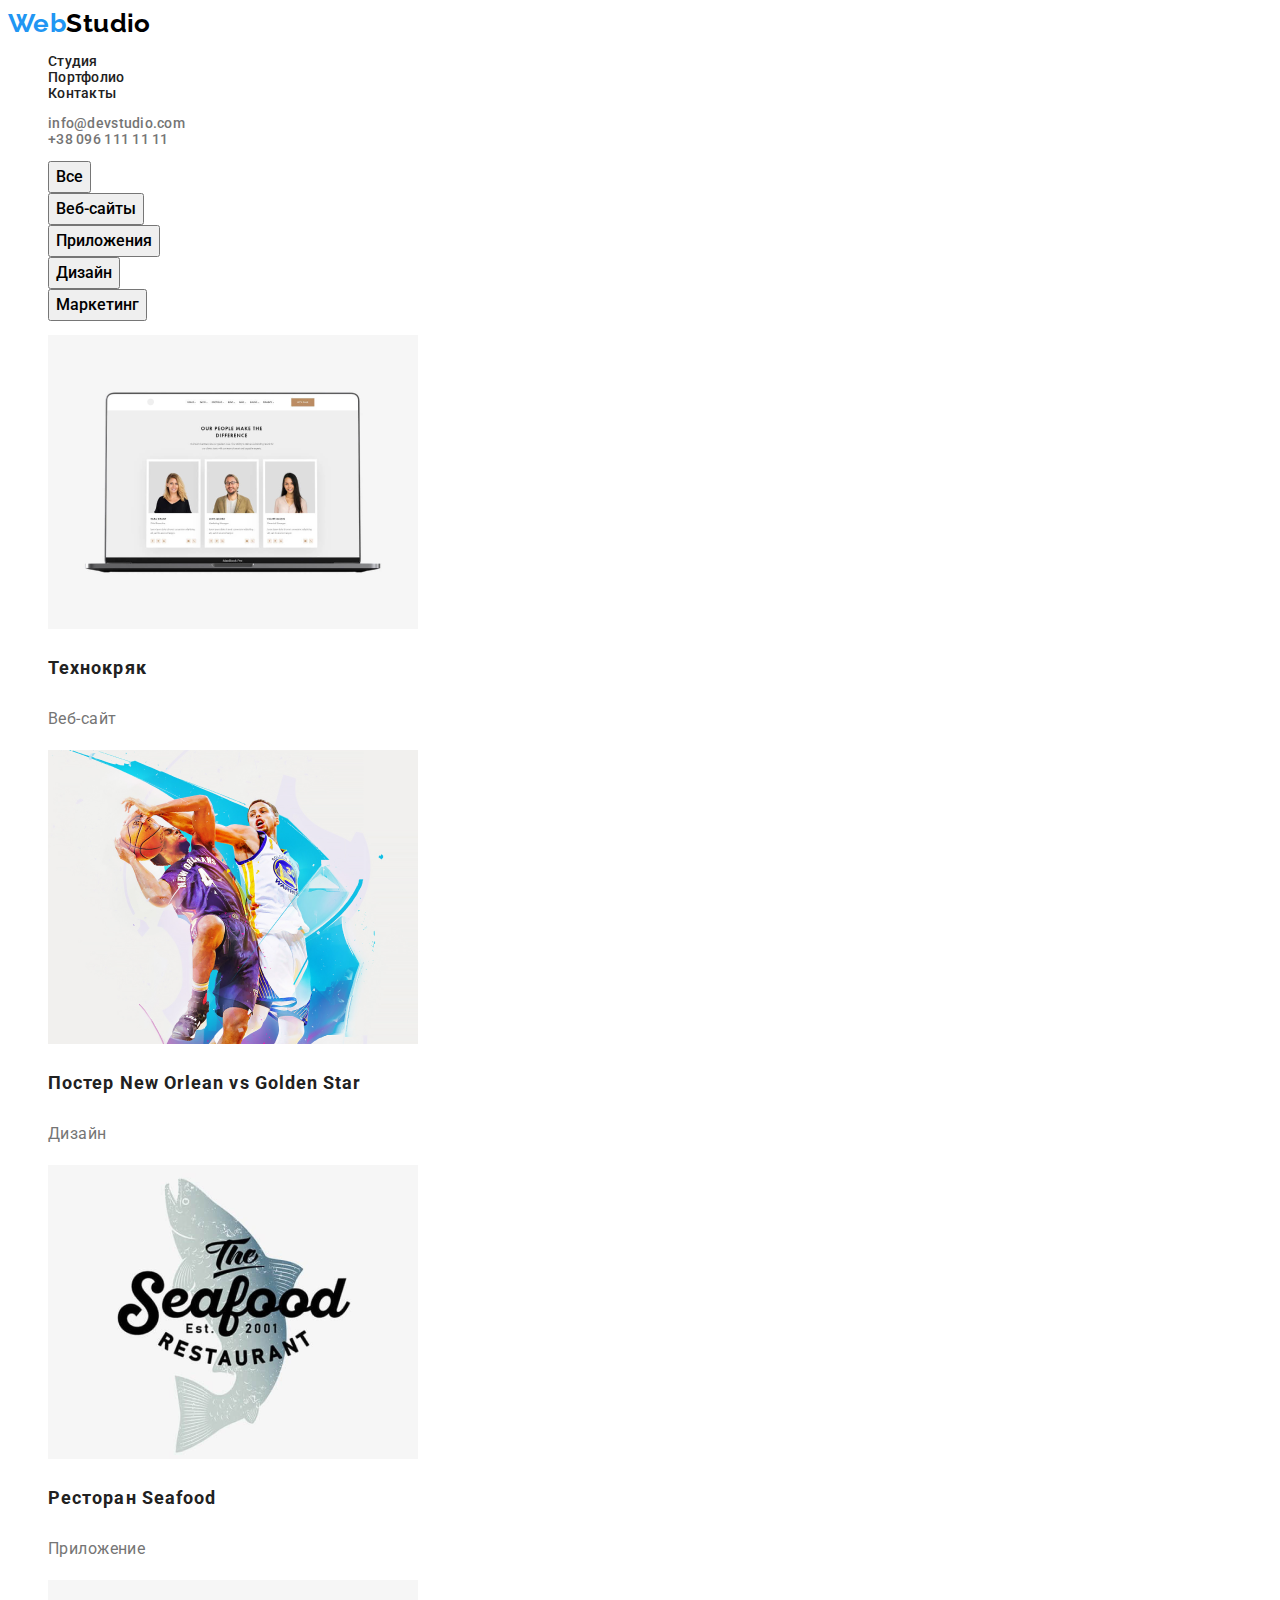
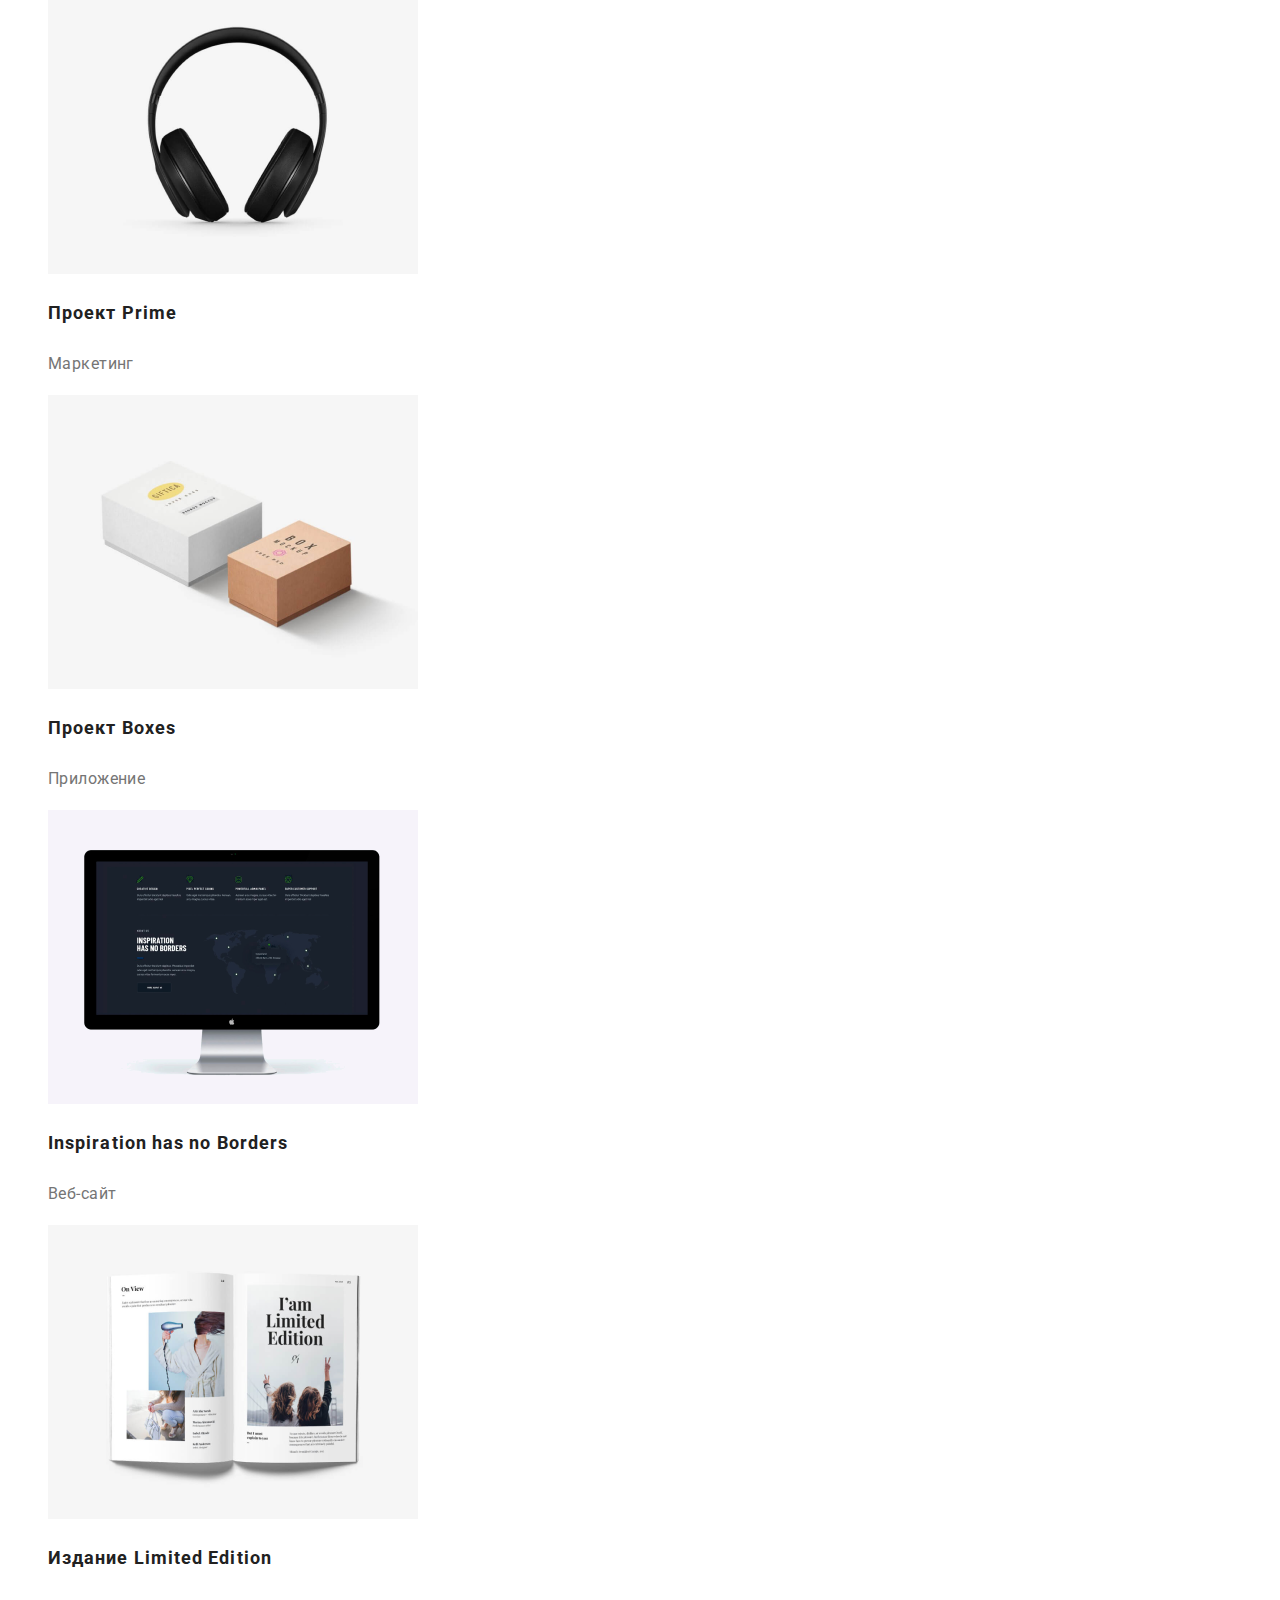
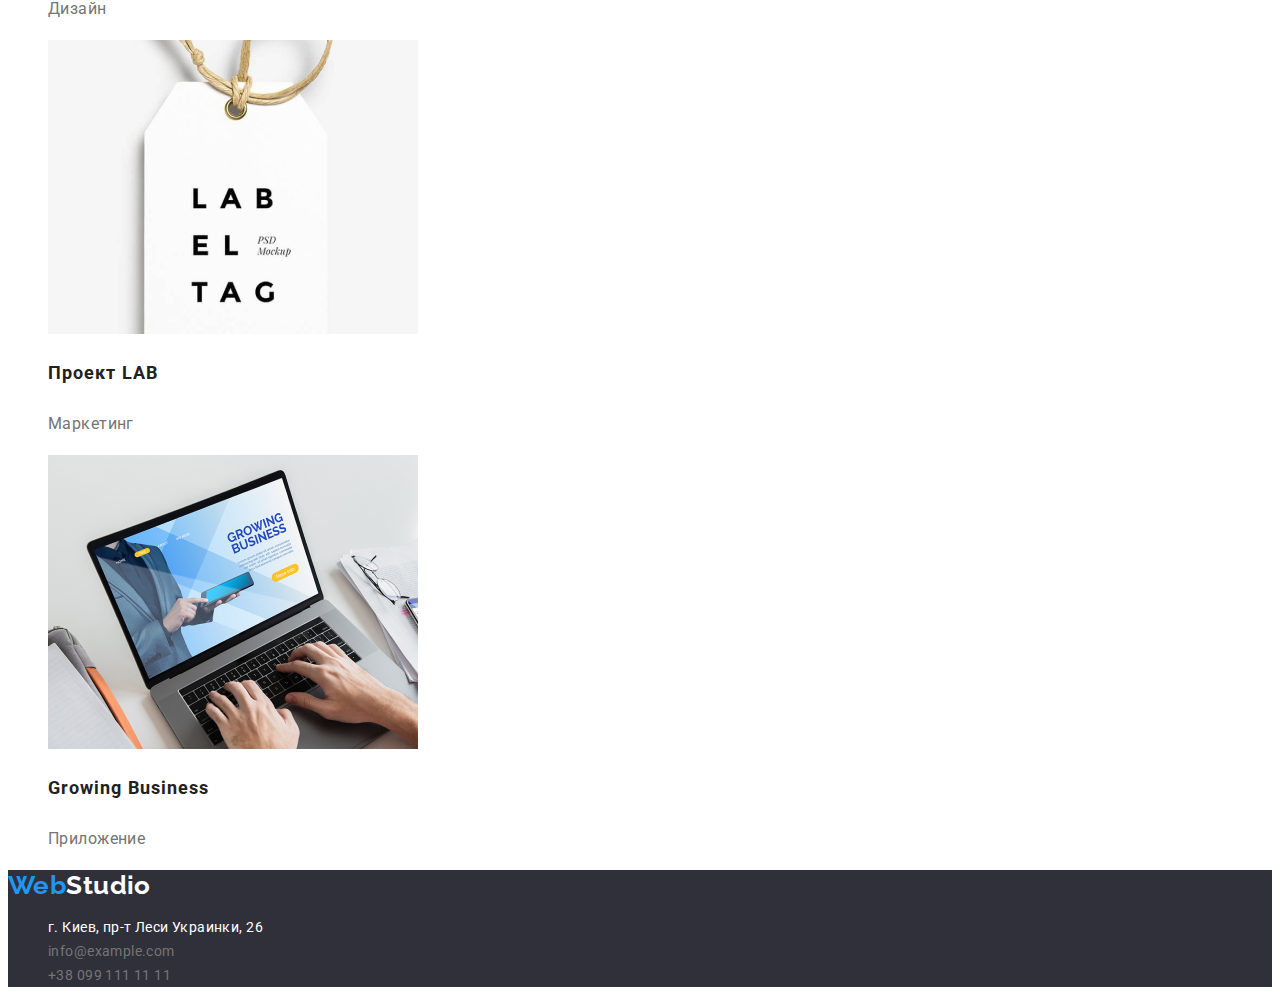
==== commit 4924d4fc: "add section in portfolio, add current" ====
--- a/portfolio.html
+++ b/portfolio.html
@@ -48,72 +48,73 @@
     <main>
       <!-- button sect -->
       <section>
+        <h1 class="visually-hidden">text</h1>
         <ul>
           <li>
-            <button type="button" class="btn">Все</button>
+            <button type="button" class="btn_filter">Все</button>
           </li>
           <li>
-            <button type="button" class="btn">Веб-сайты</button>
+            <button type="button" class="btn_filter">Веб-сайты</button>
           </li>
           <li>
-            <button type="button" class="btn">Приложения</button>
+            <button type="button" class="btn_filter">Приложения</button>
           </li>
           <li>
-            <button type="button" class="btn">Дизайн</button>
+            <button type="button" class="btn_filter">Дизайн</button>
           </li>
           <li>
-            <button type="button" class="btn">Маркетинг</button>
+            <button type="button" class="btn_filter">Маркетинг</button>
+          </li>
+        </ul>
+        <!-- img sect -->
+        <ul>
+          <li>
+            <img src="./images/portfolio/img1.png" alt="portfolio_pic" />
+            <h3 class="img_text">Технокряк</h3>
+            <p class="img_downer_text">Веб-сайт</p>
+          </li>
+          <li>
+            <img src="./images/portfolio/img2.png" alt="portfolio_pic" />
+            <h3 class="img_text">Постер New Orlean vs Golden Star</h3>
+            <p class="img_downer_text">Дизайн</p>
+          </li>
+          <li>
+            <img src="./images/portfolio/img3.png" alt="portfolio_pic" />
+            <h3 class="img_text">Ресторан Seafood</h3>
+            <p class="img_downer_text">Приложение</p>
+          </li>
+          <li>
+            <img src="./images/portfolio/img4.png" alt="portfolio_pic" />
+            <h3 class="img_text">Проект Prime</h3>
+            <p class="img_downer_text">Маркетинг</p>
+          </li>
+          <li>
+            <img src="./images/portfolio/img5.png" alt="portfolio_pic" />
+            <h3 class="img_text">Проект Boxes</h3>
+            <p class="img_downer_text">Приложение</p>
+          </li>
+          <li>
+            <img src="./images/portfolio/img6.png" alt="portfolio_pic" />
+            <h3 class="img_text">Inspiration has no Borders</h3>
+            <p class="img_downer_text">Веб-сайт</p>
+          </li>
+          <li>
+            <img src="./images/portfolio/img7.png" alt="portfolio_pic" />
+            <h3 class="img_text">Издание Limited Edition</h3>
+            <p class="img_downer_text">Дизайн</p>
+          </li>
+          <li>
+            <img src="./images/portfolio/img8.png" alt="portfolio_pic" />
+            <h3 class="img_text">Проект LAB</h3>
+            <p class="img_downer_text">Маркетинг</p>
+          </li>
+          <li>
+            <img src="./images/portfolio/img9.png" alt="portfolio_pic" />
+            <h3 class="img_text">Growing Business</h3>
+            <p class="img_downer_text">Приложение</p>
           </li>
         </ul>
       </section>
-      <!-- img sect -->
-      <ul>
-        <li>
-          <img src="./images/portfolio/img1.png" alt="portfolio_pic" />
-          <h3 class="img_text">Технокряк</h3>
-          <p class="img_downer_text">Веб-сайт</p>
-        </li>
-        <li>
-          <img src="./images/portfolio/img2.png" alt="portfolio_pic" />
-          <h3 class="img_text">Постер New Orlean vs Golden Star</h3>
-          <p class="img_downer_text">Дизайн</p>
-        </li>
-        <li>
-          <img src="./images/portfolio/img3.png" alt="portfolio_pic" />
-          <h3 class="img_text">Ресторан Seafood</h3>
-          <p class="img_downer_text">Приложение</p>
-        </li>
-        <li>
-          <img src="./images/portfolio/img4.png" alt="portfolio_pic" />
-          <h3 class="img_text">Проект Prime</h3>
-          <p class="img_downer_text">Маркетинг</p>
-        </li>
-        <li>
-          <img src="./images/portfolio/img5.png" alt="portfolio_pic" />
-          <h3 class="img_text">Проект Boxes</h3>
-          <p class="img_downer_text">Приложение</p>
-        </li>
-        <li>
-          <img src="./images/portfolio/img6.png" alt="portfolio_pic" />
-          <h3 class="img_text">Inspiration has no Borders</h3>
-          <p class="img_downer_text">Веб-сайт</p>
-        </li>
-        <li>
-          <img src="./images/portfolio/img7.png" alt="portfolio_pic" />
-          <h3 class="img_text">Издание Limited Edition</h3>
-          <p class="img_downer_text">Дизайн</p>
-        </li>
-        <li>
-          <img src="./images/portfolio/img8.png" alt="portfolio_pic" />
-          <h3 class="img_text">Проект LAB</h3>
-          <p class="img_downer_text">Маркетинг</p>
-        </li>
-        <li>
-          <img src="./images/portfolio/img9.png" alt="portfolio_pic" />
-          <h3 class="img_text">Growing Business</h3>
-          <p class="img_downer_text">Приложение</p>
-        </li>
-      </ul>
     </main>
     <!-- footer -->
     <footer class="footer">
--- a/styles/styles.css
+++ b/styles/styles.css
@@ -1,29 +1,86 @@
-/*  */
-/*  */
+:root {
+  --hover_col: #2196f3;
+  --focus_bg_col: #2196f3;
+  --blue: #2196f3;
+  --white: #ffffff;
+  --contacts_col: #757575;
+  --Studio_text: #000000;
+  --text_col: #212121;
+  --undertittle_col: #757575;
+  --our_team_bg_col: #f5f4fa;
+  --main_bg_col: #2f303a;
+  --btn_cl: #2196f3;
+  --accent_col: #2196f3;
+}
+/* common styles */
+/* common styles */
+
+.visually-hidden {
+  position: absolute;
+  width: 1px;
+  height: 1px;
+  margin: -1px;
+  border: 0;
+  padding: 0;
+
+  white-space: nowrap;
+  clip-path: inset(100%);
+  clip: rect(0 0 0 0);
+  overflow: hidden;
+}
 
 body {
   font-family: 'Roboto', sans-serif;
   font-size: 14px;
   letter-spacing: 0.03em;
-  color: #212121;
-  background-color: #ffffff;
+  color: var(--text_col);
+
+  background-color: var(--white);
 }
 
 a {
   text-decoration: none;
 }
+address,
+.webstudio {
+  font-style: normal;
+}
 
 ul {
   list-style: none;
 }
-
-/*  */
-/*  */
+.header_text:hover,
+.contacts:hover,
+.btn:hover,
+.footer_contacts:hover,
+.footer_map:hover {
+  color: var(--hover_col)
+}
+.header_text:focus,
+.contacts:focus,
+.btn:focus,
+.footer_contacts:focus,
+.footer_map:focus {
+
+}
+
+.btn {
+  font-family: 'Roboto';
+  font-weight: 700;
+  font-size: 16px;
+  line-height: calc(26 / 16);
+  background-color: var(--btn_cl);
+
+  cursor: pointer;
+}
+
+/* common styles */
+/* common styles */
 
 /* index html styles */
 
 .header {
-  background-color: #ffffff;
+  background-color: var(--white);
 }
 .Web {
   font-family: 'Raleway';
@@ -31,35 +88,33 @@
   font-size: 26px;
   line-height: 31px;
 
-  color: #2196f3;
+  color: var(--blue);
 }
 .Studio {
-  color: #000000;
+  color: var(--Studio_text);
 }
 .header_text {
   font-weight: 500;
   line-height: 16px;
   letter-spacing: 0.02em;
 
+  color: var(--text_col);
+}
+.current {
+  color: var(--accent_col);
 }
 .contacts {
   font-weight: 500;
   line-height: 16px;
   letter-spacing: 0.02em;
 
-  color: #757575;
-}
-.header_text:hover,
-.footer_contacts:hover,
-.contacts:hover,
-.footer_map:hover {
-  color: #2196f3;
+  color: var(--contacts_col);
 }
 
 /* Main */
 
 .main_bg {
-  background-color: #2f303a;
+  background-color: var(--main_bg_col);
 }
 .main_text {
   font-weight: 900;
@@ -69,7 +124,7 @@
   letter-spacing: 0.06em;
   text-transform: uppercase;
 
-  color: #ffffff;
+  color: var(--white);
 }
 .main_btn {
   /* text */
@@ -83,27 +138,26 @@
   text-align: center;
   letter-spacing: 0.06em;
 
-  color: #ffffff;
+  color: var(--white);
 
   /* btn bg */
 
   box-shadow: 0px 4px 4px rgba(0, 0, 0, 0.15);
   border-radius: 4px;
-  background-color: #2196f3;
-}
-
-/* main traits section */
-
-.main_trait1_text {
+  background-color: var(--blue);
+}
+
+/* traits section */
+
+.main_trait_text {
   font-weight: 700;
   line-height: 16px;
   text-transform: uppercase;
-
 }
 .main_trait_downer_text {
   line-height: 24px;
 
-  color: #757575;
+  color: var(--undertittle_col);
 }
 
 /* what are we doing section */
@@ -113,7 +167,6 @@
   font-size: 36px;
   line-height: 42px;
   text-align: center;
-
 }
 /*  */
 /*  */
@@ -123,21 +176,19 @@
 /* our team section */
 
 .our_team_sect {
-  background-color: #f5f4fa;
+  background-color: var(--our_team_bg_col);
 }
 .our_team_text {
   font-weight: 700;
   font-size: 36px;
   line-height: 42px;
   text-align: center;
-
 }
 .our_team_name_text {
   font-weight: 500;
   font-size: 16px;
   line-height: 19px;
   text-align: center;
-
 }
 .our_team_job_tittle {
   font-weight: 400;
@@ -145,40 +196,40 @@
   line-height: 19px;
   text-align: center;
 
-  color: #757575;
+  color: var(--undertittle_col);
 }
 
 /* footer */
 
 .footer {
-  background-color: #2f303a;
+  background-color: var(--main_bg_col);
 }
 .footer_Studio {
-  color: #ffffff;
+  color: var(--white);
 }
 .footer_map {
   line-height: 24px;
 
-  color: #ffffff;
+  color: var(--white);
 }
 .footer_contacts {
   line-height: 24px;
 
-  color: rgba(255, 255, 255, 0.6);
+  color: var(--contacts_col);
 }
 
 /* portfolio.html styles */
-/* portfolio.html styles */
-
-/* main */
-/* button sect */
-.btn {
+
+/* main, button sect */
+
+.btn_filter {
+  font-family: 'Roboto';
   font-weight: 500;
   font-size: 16px;
   line-height: 26px;
   text-align: center;
-
-}
+}
+
 /* img sect */
 .img_text {
   font-weight: 700;
@@ -186,11 +237,10 @@
   line-height: 36px;
 
   letter-spacing: 0.06em;
-
 }
 .img_downer_text {
   font-size: 16px;
   line-height: 30px;
 
-  color: #757575;
-}
+  color: var(--undertittle_col);
+}
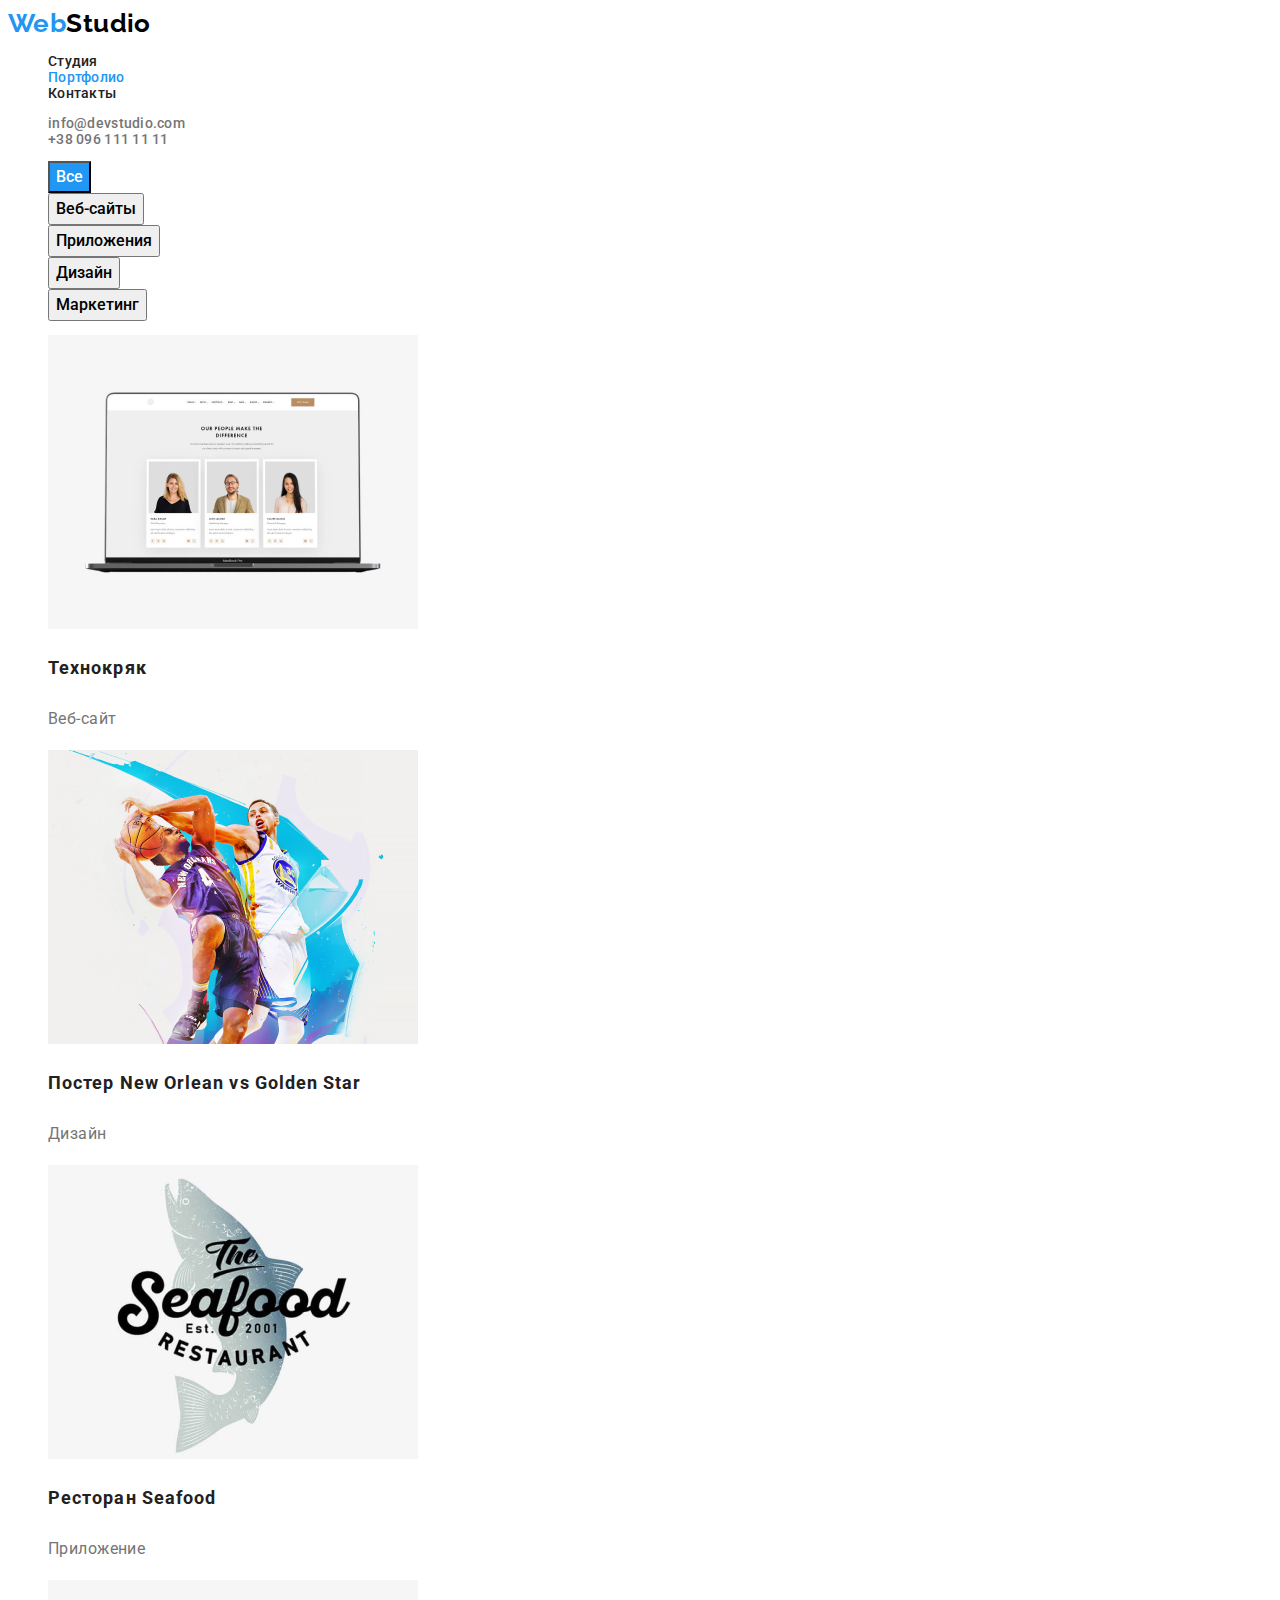
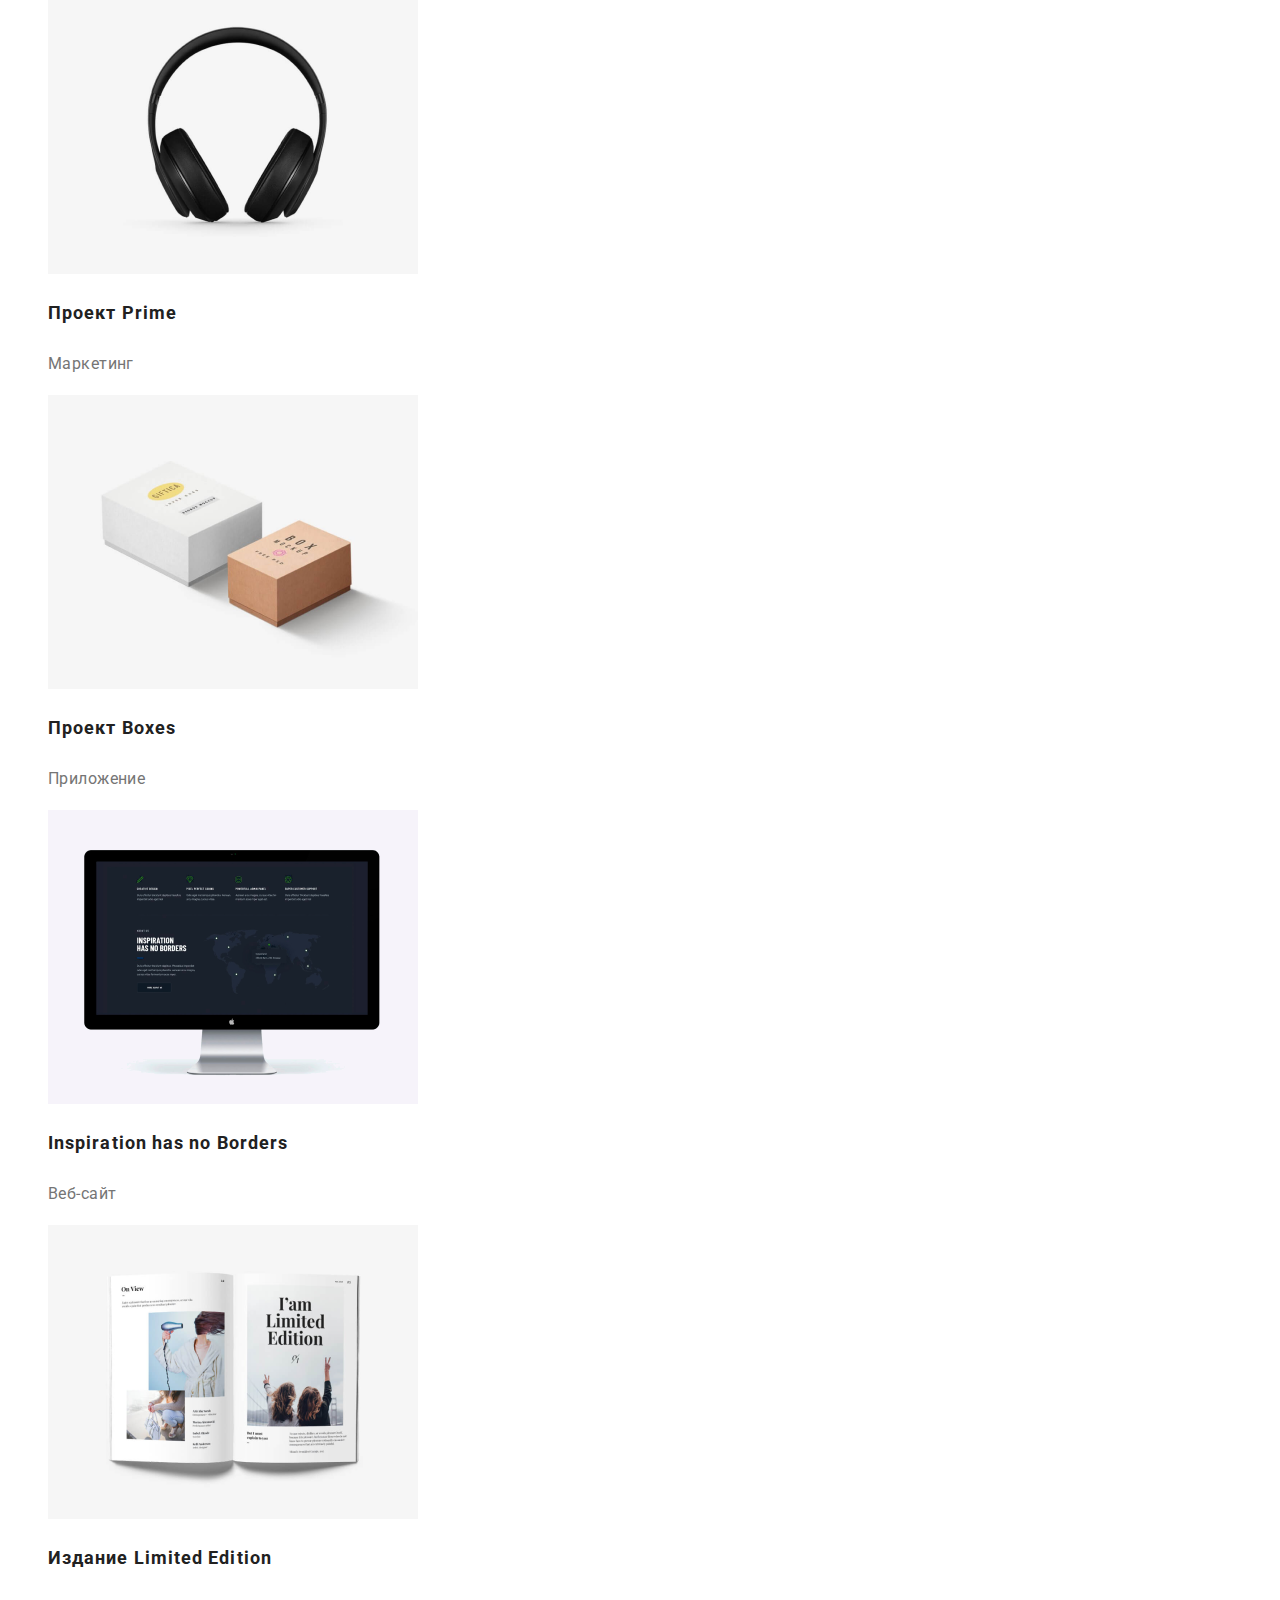
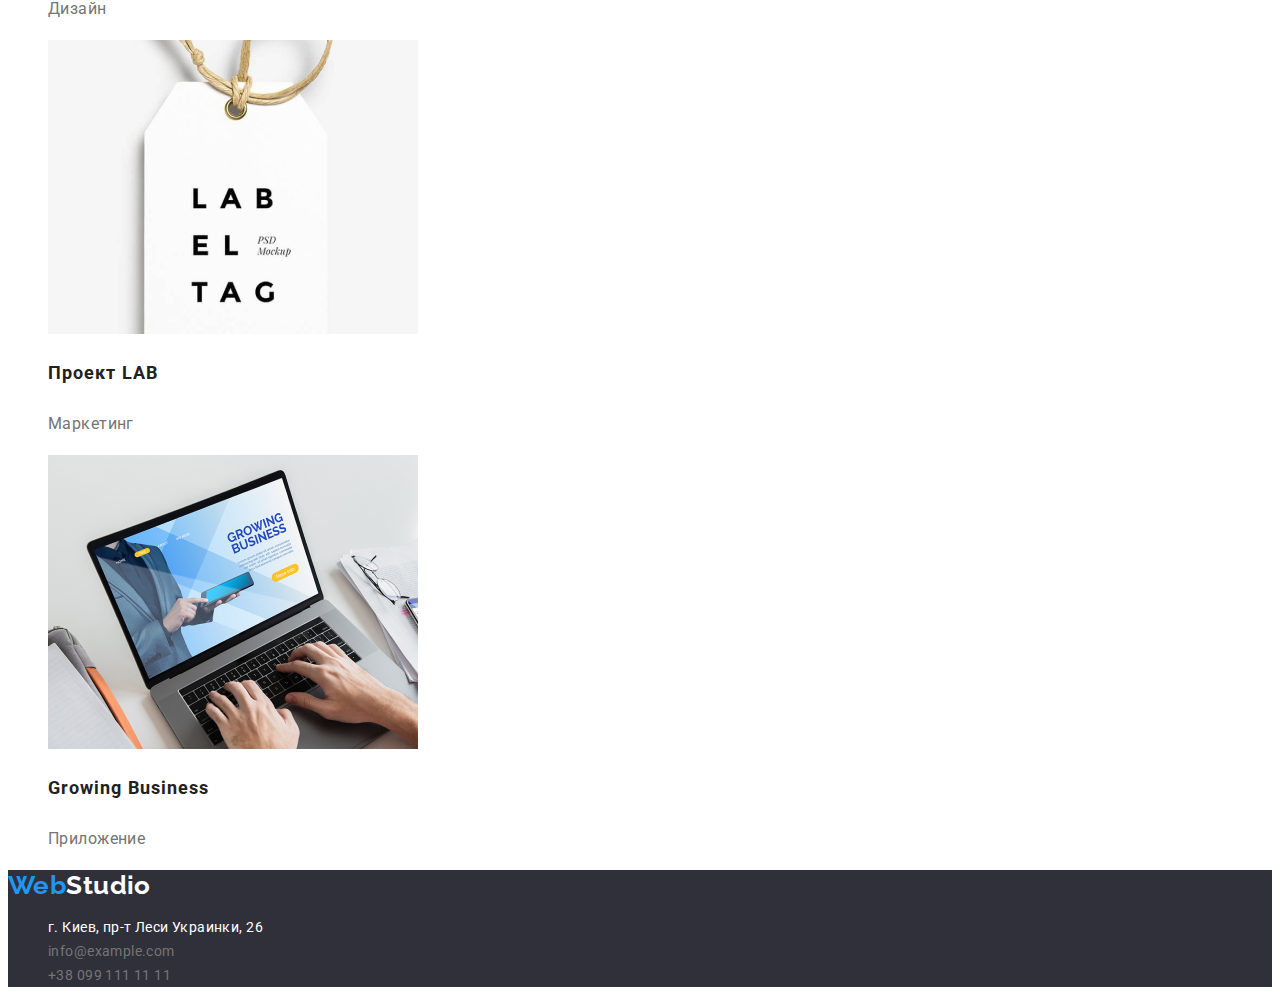
==== commit b48db4de: "edit end" ====
--- a/portfolio.html
+++ b/portfolio.html
@@ -19,13 +19,14 @@
       <a href="./index.html" class="Web">Web<span class="Studio">Studio</span></a>
       <!-- nav -->
       <nav>
+        <!-- pages -->
         <ul>
           <li>
             <a href="./index.html" class="header_text">Студия</a>
           </li>
 
           <li>
-            <a href="./portfolio.html" class="header_text">Портфолио</a>
+            <a href="./portfolio.html" class="header_text current">Портфолио</a>
           </li>
 
           <li>
@@ -46,12 +47,12 @@
     </header>
     <!-- main -->
     <main>
-      <!-- button sect -->
       <section>
         <h1 class="visually-hidden">text</h1>
+        <!-- button sect -->
         <ul>
           <li>
-            <button type="button" class="btn_filter">Все</button>
+            <button type="button" class="btn_filter current_btn">Все</button>
           </li>
           <li>
             <button type="button" class="btn_filter">Веб-сайты</button>
--- a/styles/styles.css
+++ b/styles/styles.css
@@ -1,5 +1,5 @@
 :root {
-  --hover_col: #2196f3;
+  --accent_col: #2196f3;
   --focus_bg_col: #2196f3;
   --blue: #2196f3;
   --white: #ffffff;
@@ -9,9 +9,11 @@
   --undertittle_col: #757575;
   --our_team_bg_col: #f5f4fa;
   --main_bg_col: #2f303a;
-  --btn_cl: #2196f3;
-  --accent_col: #2196f3;
-}
+  --btn_bg_cl: #2196f3;
+  --btn_bg_darker_cl: #0a85eb;
+  --btn_txt_cl: #ffffff;
+}
+
 /* common styles */
 /* common styles */
 
@@ -49,27 +51,44 @@
 ul {
   list-style: none;
 }
+
+/* hover & focus styles */
 .header_text:hover,
 .contacts:hover,
-.btn:hover,
 .footer_contacts:hover,
 .footer_map:hover {
-  color: var(--hover_col)
+  color: var(--accent_col);
+}
+.btn:hover {
+  color: var(--btn_txt_cl);
+  background-color: var(--btn_bg_darker_cl);
+}
+.btn:focus {
+  color: #ffffff;
 }
 .header_text:focus,
 .contacts:focus,
 .btn:focus,
 .footer_contacts:focus,
 .footer_map:focus {
-
-}
+  outline: none;
+  box-shadow: 0 0 0 1.5px var(--focus_bg_col);
+}
+
+/* hover & focus styles end */
 
 .btn {
   font-family: 'Roboto';
   font-weight: 700;
   font-size: 16px;
-  line-height: calc(26 / 16);
-  background-color: var(--btn_cl);
+  line-height: calc(30 / 16);
+  display: flex;
+  align-items: center;
+  text-align: center;
+  letter-spacing: 0.06em;
+
+  color: var(--btn_txt_cl);
+  background-color: var(--btn_bg_cl);
 
   cursor: pointer;
 }
@@ -86,7 +105,7 @@
   font-family: 'Raleway';
   font-weight: 700;
   font-size: 26px;
-  line-height: 31px;
+  line-height: calc(31 / 26);
 
   color: var(--blue);
 }
@@ -95,7 +114,8 @@
 }
 .header_text {
   font-weight: 500;
-  line-height: 16px;
+  font-size: 14px;
+  line-height: calc(16 / 14);
   letter-spacing: 0.02em;
 
   color: var(--text_col);
@@ -119,7 +139,7 @@
 .main_text {
   font-weight: 900;
   font-size: 44px;
-  line-height: 60px;
+  line-height: calc(60 / 44);
   text-align: center;
   letter-spacing: 0.06em;
   text-transform: uppercase;
@@ -131,7 +151,7 @@
 
   font-weight: 700;
   font-size: 16px;
-  line-height: 30px;
+  line-height: calc(30 / 16);
 
   display: flex;
   align-items: center;
@@ -181,19 +201,19 @@
 .our_team_text {
   font-weight: 700;
   font-size: 36px;
-  line-height: 42px;
+  line-height: calc(42 / 36);
   text-align: center;
 }
 .our_team_name_text {
   font-weight: 500;
   font-size: 16px;
-  line-height: 19px;
+  line-height: calc(19 / 16);
   text-align: center;
 }
 .our_team_job_tittle {
   font-weight: 400;
   font-size: 16px;
-  line-height: 19px;
+  line-height: calc(19 / 16);
   text-align: center;
 
   color: var(--undertittle_col);
@@ -226,21 +246,33 @@
   font-family: 'Roboto';
   font-weight: 500;
   font-size: 16px;
-  line-height: 26px;
-  text-align: center;
+  line-height: calc(26 / 16);
+  text-align: center;
+}
+.btn_filter:hover {
+  background-color: var(--btn_bg_cl);
+  color: var(--btn_txt_cl);
+}
+.btn_filter:focus {
+ background-color: var(--btn_bg_cl);
+ color: var(--btn_txt_cl);
+}
+.current_btn {
+  color: var(--btn_txt_cl);
+  background-color: var(--btn_bg_cl);
 }
 
 /* img sect */
 .img_text {
   font-weight: 700;
   font-size: 18px;
-  line-height: 36px;
+  line-height: calc(36 / 18);
 
   letter-spacing: 0.06em;
 }
 .img_downer_text {
   font-size: 16px;
-  line-height: 30px;
+  line-height: calc(30 / 16);
 
   color: var(--undertittle_col);
 }
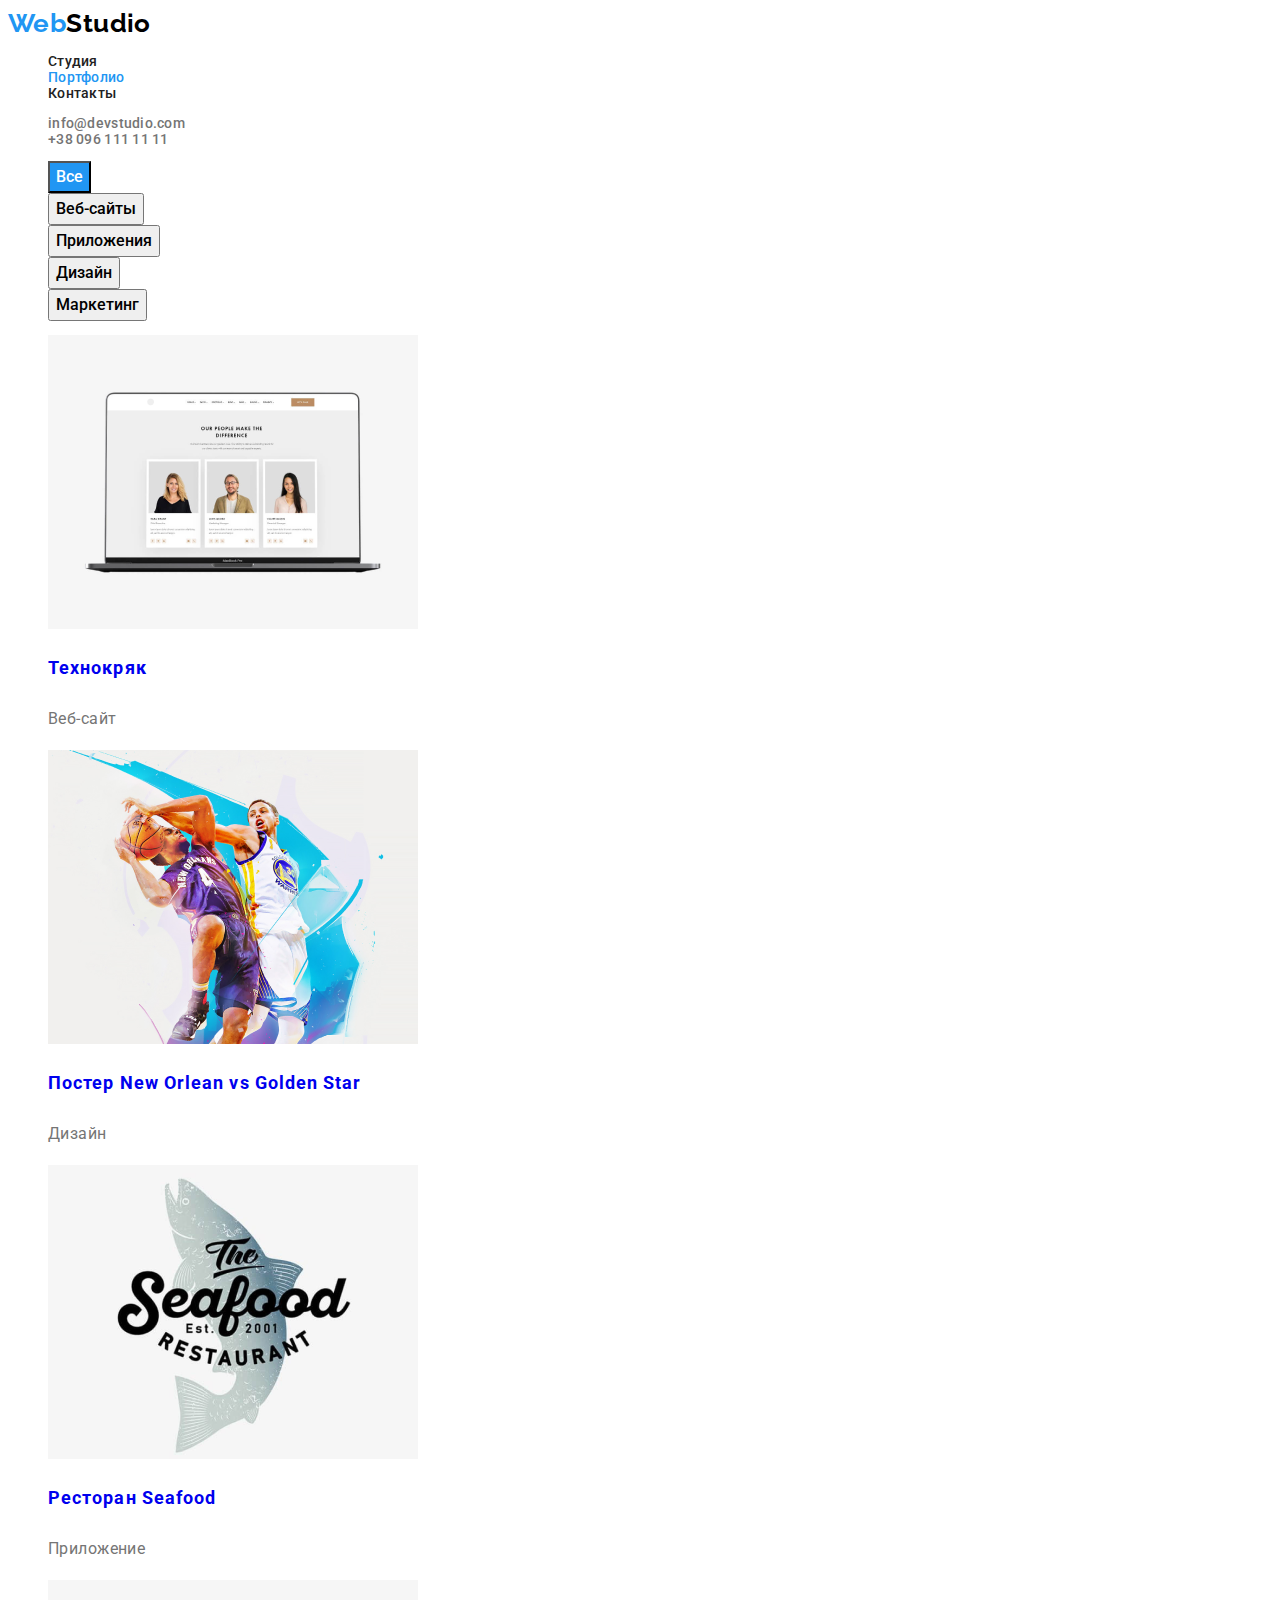
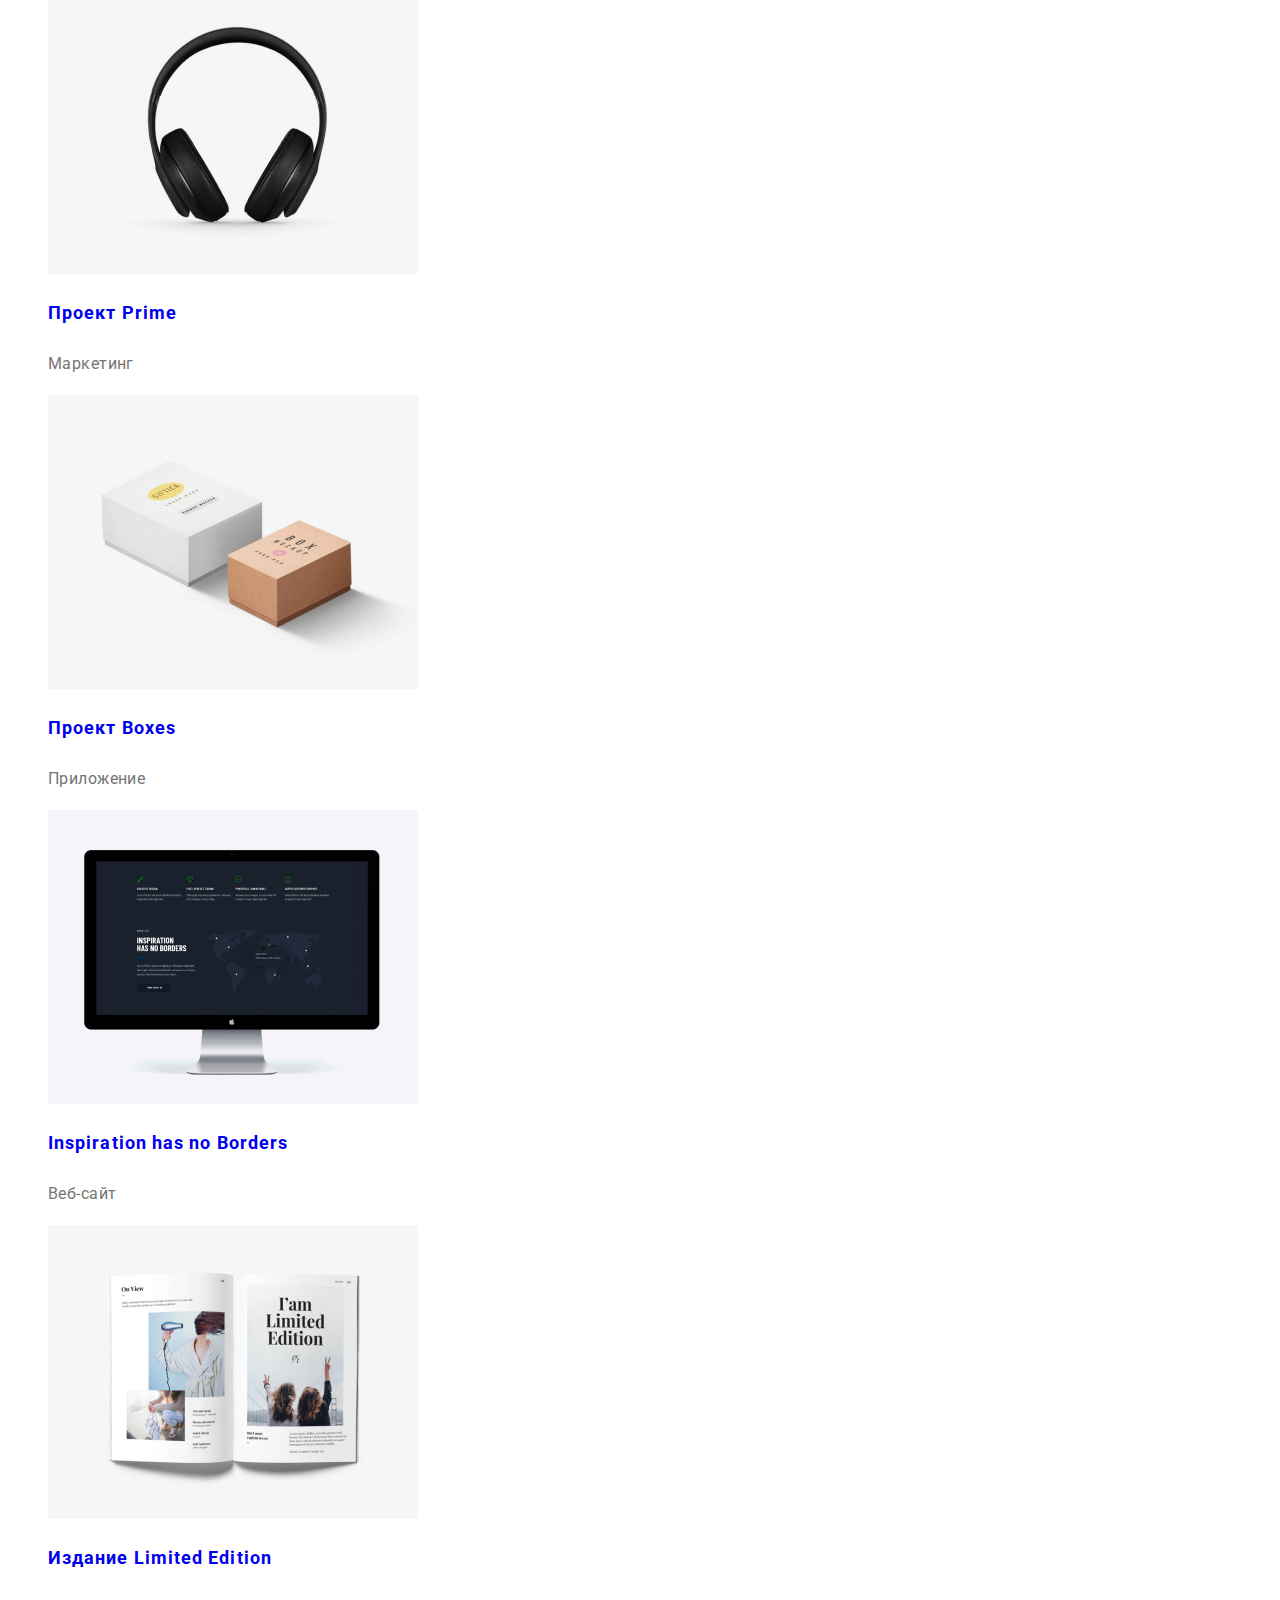
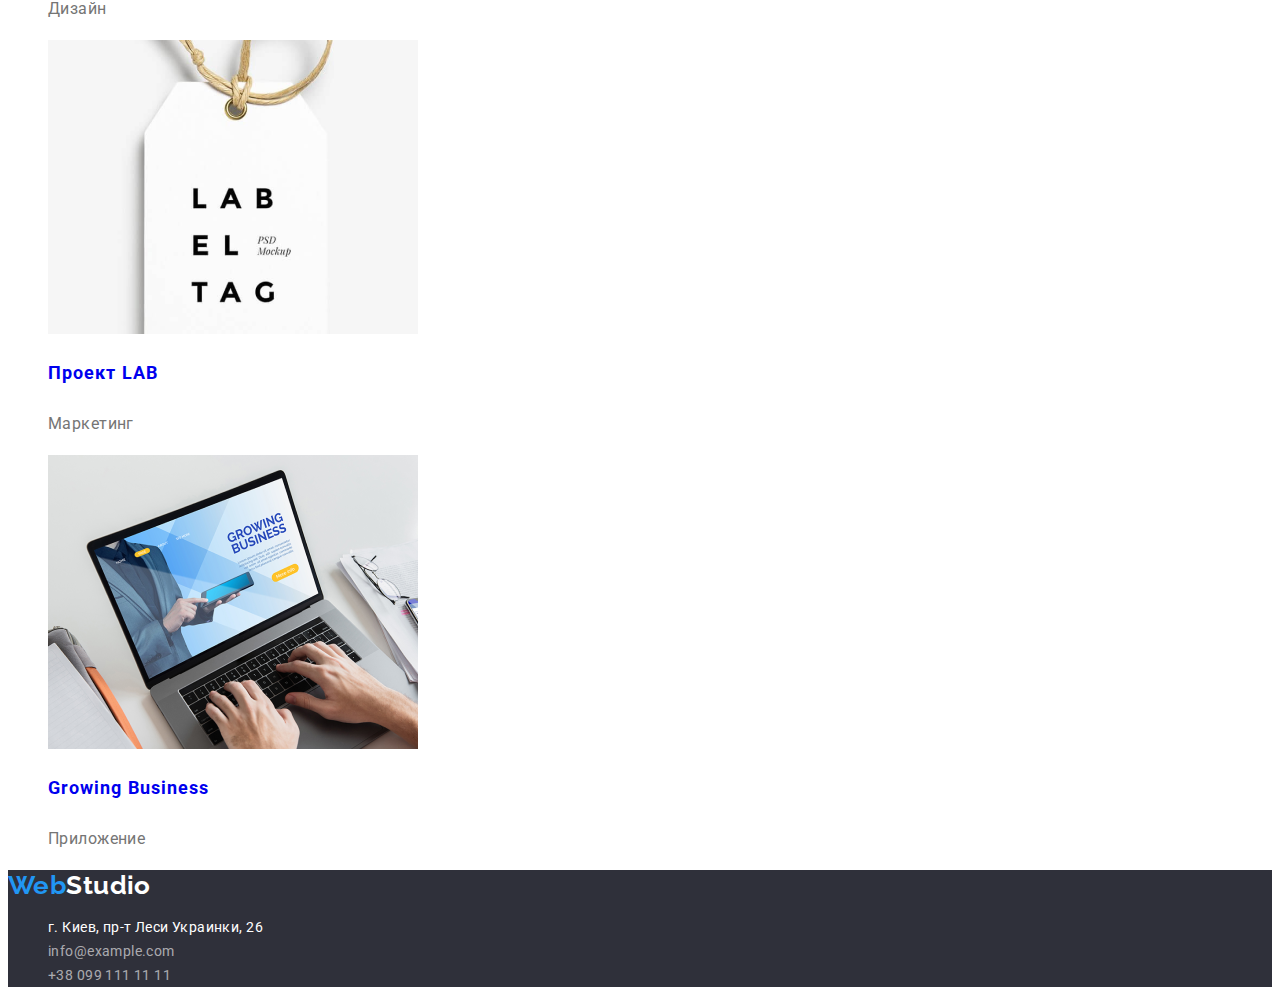
==== commit 4728ef58: "make clickable pic in portfolio" ====
--- a/portfolio.html
+++ b/portfolio.html
@@ -70,49 +70,67 @@
         <!-- img sect -->
         <ul>
           <li>
-            <img src="./images/portfolio/img1.png" alt="portfolio_pic" />
-            <h3 class="img_text">Технокряк</h3>
-            <p class="img_downer_text">Веб-сайт</p>
+            <a href="#"
+              ><img src="./images/portfolio/img1.png" alt="portfolio_pic" />
+              <h3 class="img_text">Технокряк</h3>
+              <p class="img_downer_text">Веб-сайт</p></a
+            >
           </li>
           <li>
-            <img src="./images/portfolio/img2.png" alt="portfolio_pic" />
-            <h3 class="img_text">Постер New Orlean vs Golden Star</h3>
-            <p class="img_downer_text">Дизайн</p>
+            <a href="#">
+              <img src="./images/portfolio/img2.png" alt="portfolio_pic" />
+              <h3 class="img_text">Постер New Orlean vs Golden Star</h3>
+              <p class="img_downer_text">Дизайн</p></a
+            >
           </li>
           <li>
-            <img src="./images/portfolio/img3.png" alt="portfolio_pic" />
-            <h3 class="img_text">Ресторан Seafood</h3>
-            <p class="img_downer_text">Приложение</p>
+            <a href="#">
+              <img src="./images/portfolio/img3.png" alt="portfolio_pic" />
+              <h3 class="img_text">Ресторан Seafood</h3>
+              <p class="img_downer_text">Приложение</p></a
+            >
           </li>
           <li>
-            <img src="./images/portfolio/img4.png" alt="portfolio_pic" />
-            <h3 class="img_text">Проект Prime</h3>
-            <p class="img_downer_text">Маркетинг</p>
+            <a href="#">
+              <img src="./images/portfolio/img4.png" alt="portfolio_pic" />
+              <h3 class="img_text">Проект Prime</h3>
+              <p class="img_downer_text">Маркетинг</p></a
+            >
           </li>
           <li>
-            <img src="./images/portfolio/img5.png" alt="portfolio_pic" />
-            <h3 class="img_text">Проект Boxes</h3>
-            <p class="img_downer_text">Приложение</p>
+            <a href="#">
+              <img src="./images/portfolio/img5.png" alt="portfolio_pic" />
+              <h3 class="img_text">Проект Boxes</h3>
+              <p class="img_downer_text">Приложение</p></a
+            >
           </li>
           <li>
-            <img src="./images/portfolio/img6.png" alt="portfolio_pic" />
-            <h3 class="img_text">Inspiration has no Borders</h3>
-            <p class="img_downer_text">Веб-сайт</p>
+            <a href="#">
+              <img src="./images/portfolio/img6.png" alt="portfolio_pic" />
+              <h3 class="img_text">Inspiration has no Borders</h3>
+              <p class="img_downer_text">Веб-сайт</p></a
+            >
           </li>
           <li>
-            <img src="./images/portfolio/img7.png" alt="portfolio_pic" />
-            <h3 class="img_text">Издание Limited Edition</h3>
-            <p class="img_downer_text">Дизайн</p>
+            <a href="#">
+              <img src="./images/portfolio/img7.png" alt="portfolio_pic" />
+              <h3 class="img_text">Издание Limited Edition</h3>
+              <p class="img_downer_text">Дизайн</p></a
+            >
           </li>
           <li>
-            <img src="./images/portfolio/img8.png" alt="portfolio_pic" />
-            <h3 class="img_text">Проект LAB</h3>
-            <p class="img_downer_text">Маркетинг</p>
+            <a href="#">
+              <img src="./images/portfolio/img8.png" alt="portfolio_pic" />
+              <h3 class="img_text">Проект LAB</h3>
+              <p class="img_downer_text">Маркетинг</p></a
+            >
           </li>
           <li>
-            <img src="./images/portfolio/img9.png" alt="portfolio_pic" />
-            <h3 class="img_text">Growing Business</h3>
-            <p class="img_downer_text">Приложение</p>
+            <a href="#"
+              ><img src="./images/portfolio/img9.png" alt="portfolio_pic" />
+              <h3 class="img_text">Growing Business</h3>
+              <p class="img_downer_text">Приложение</p></a
+            >
           </li>
         </ul>
       </section>
--- a/styles/styles.css
+++ b/styles/styles.css
@@ -4,6 +4,7 @@
   --blue: #2196f3;
   --white: #ffffff;
   --contacts_col: #757575;
+  --footer_contacts_col: rgba(255, 255, 255, 0.6);
   --Studio_text: #000000;
   --text_col: #212121;
   --undertittle_col: #757575;
@@ -235,7 +236,7 @@
 .footer_contacts {
   line-height: 24px;
 
-  color: var(--contacts_col);
+  color: var(--footer_contacts_col);
 }
 
 /* portfolio.html styles */
@@ -254,8 +255,8 @@
   color: var(--btn_txt_cl);
 }
 .btn_filter:focus {
- background-color: var(--btn_bg_cl);
- color: var(--btn_txt_cl);
+  background-color: var(--btn_bg_cl);
+  color: var(--btn_txt_cl);
 }
 .current_btn {
   color: var(--btn_txt_cl);
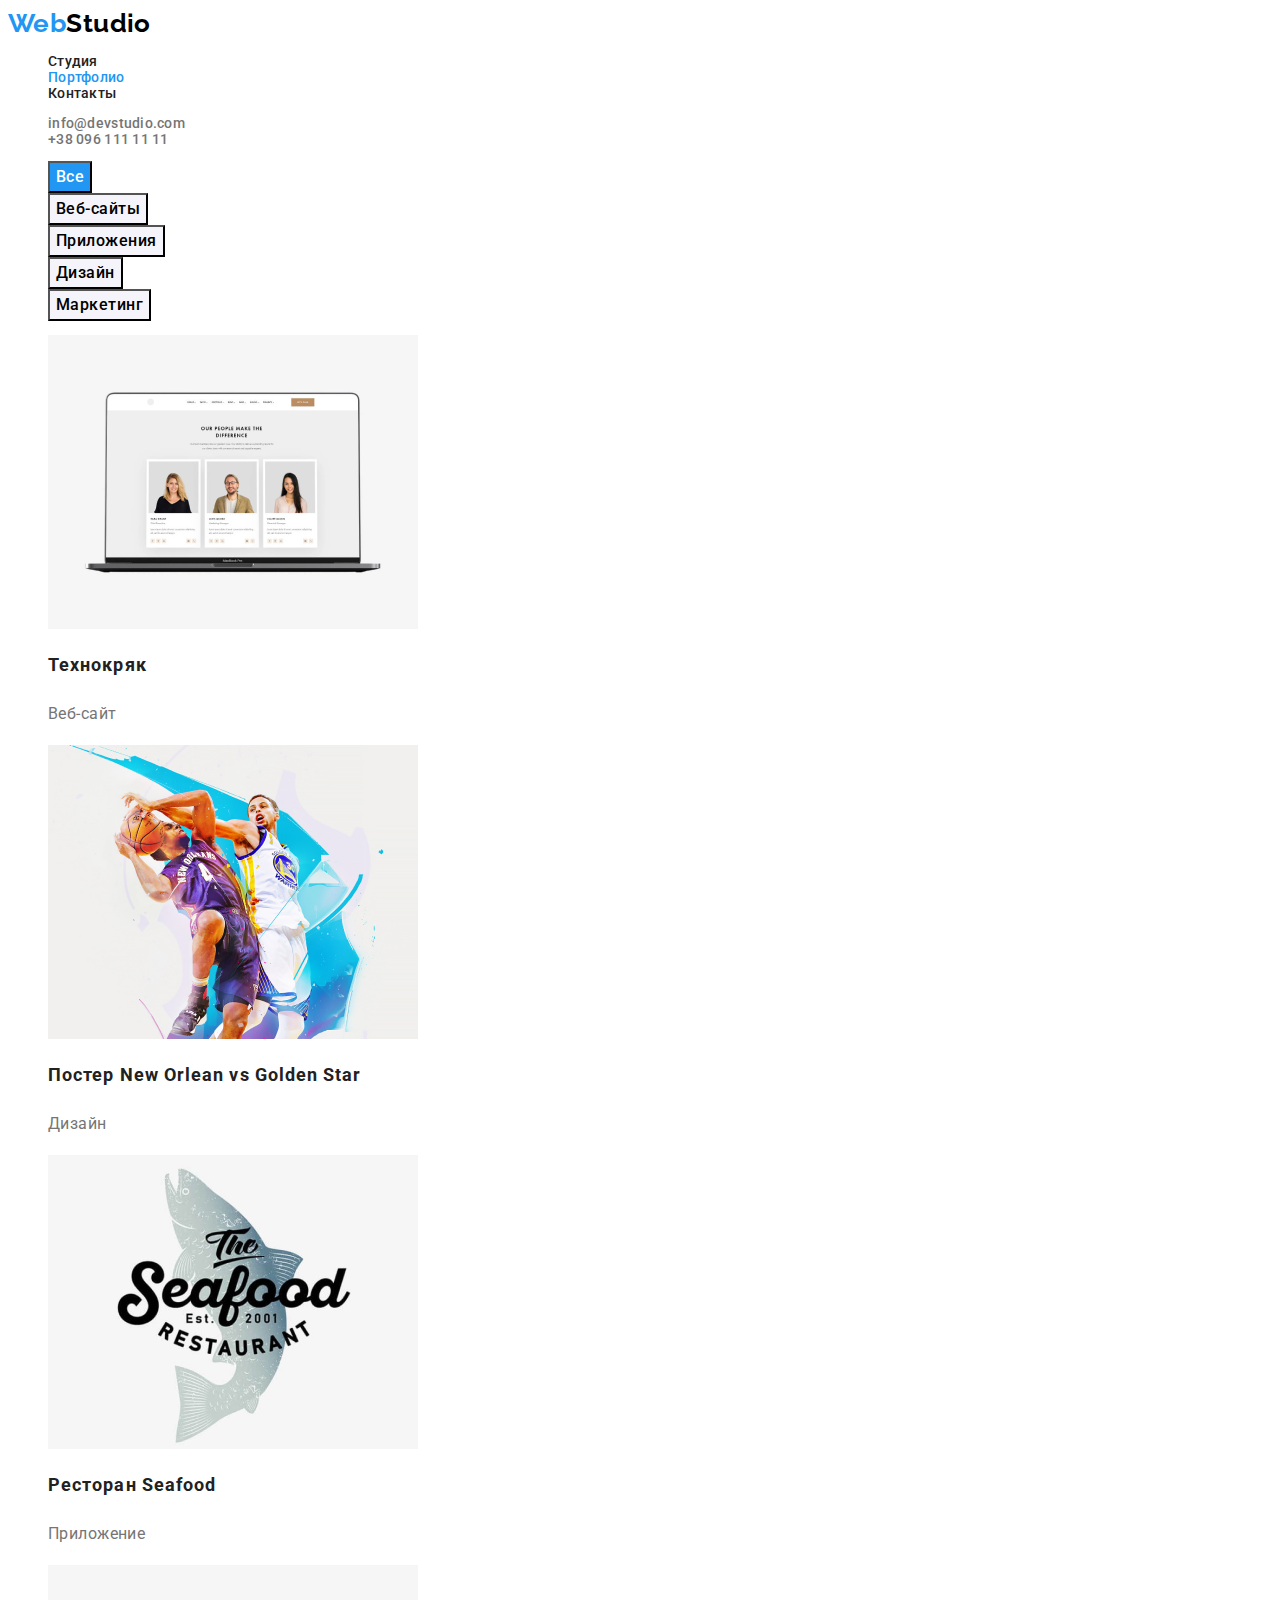
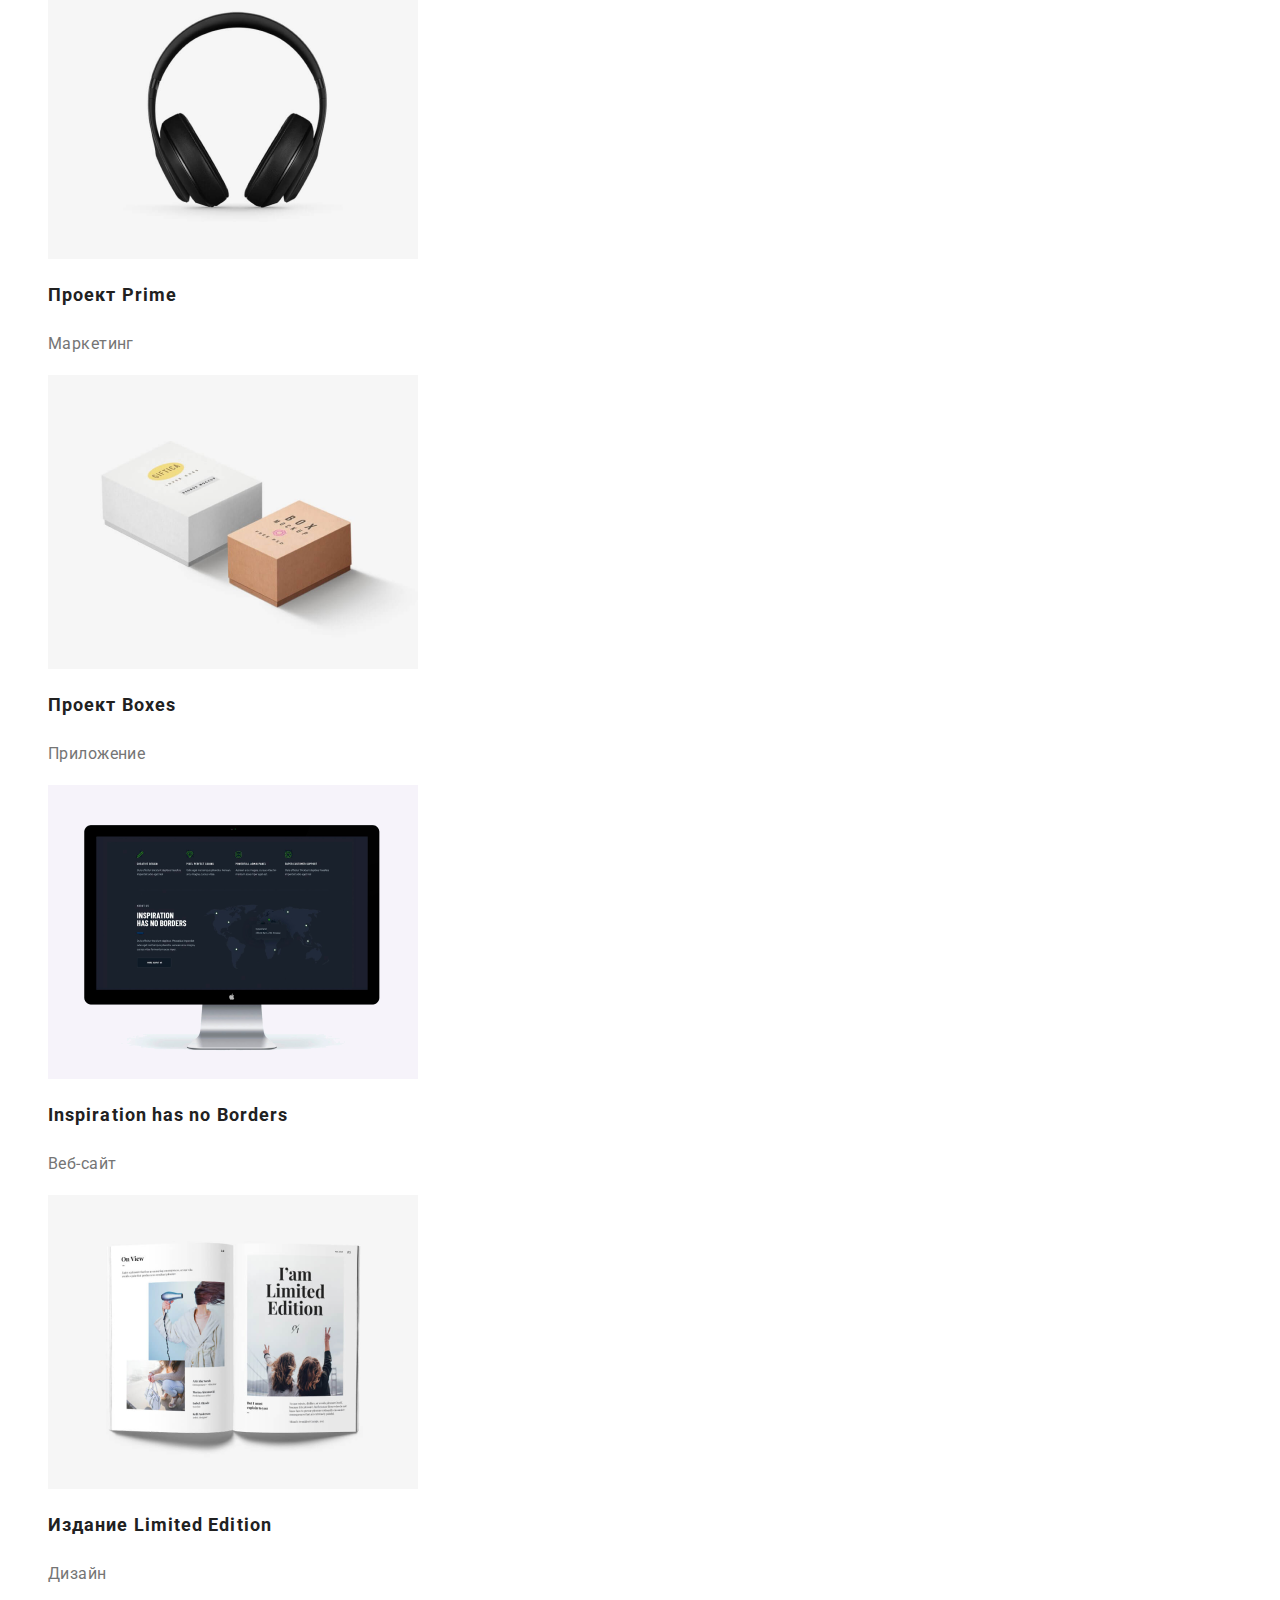
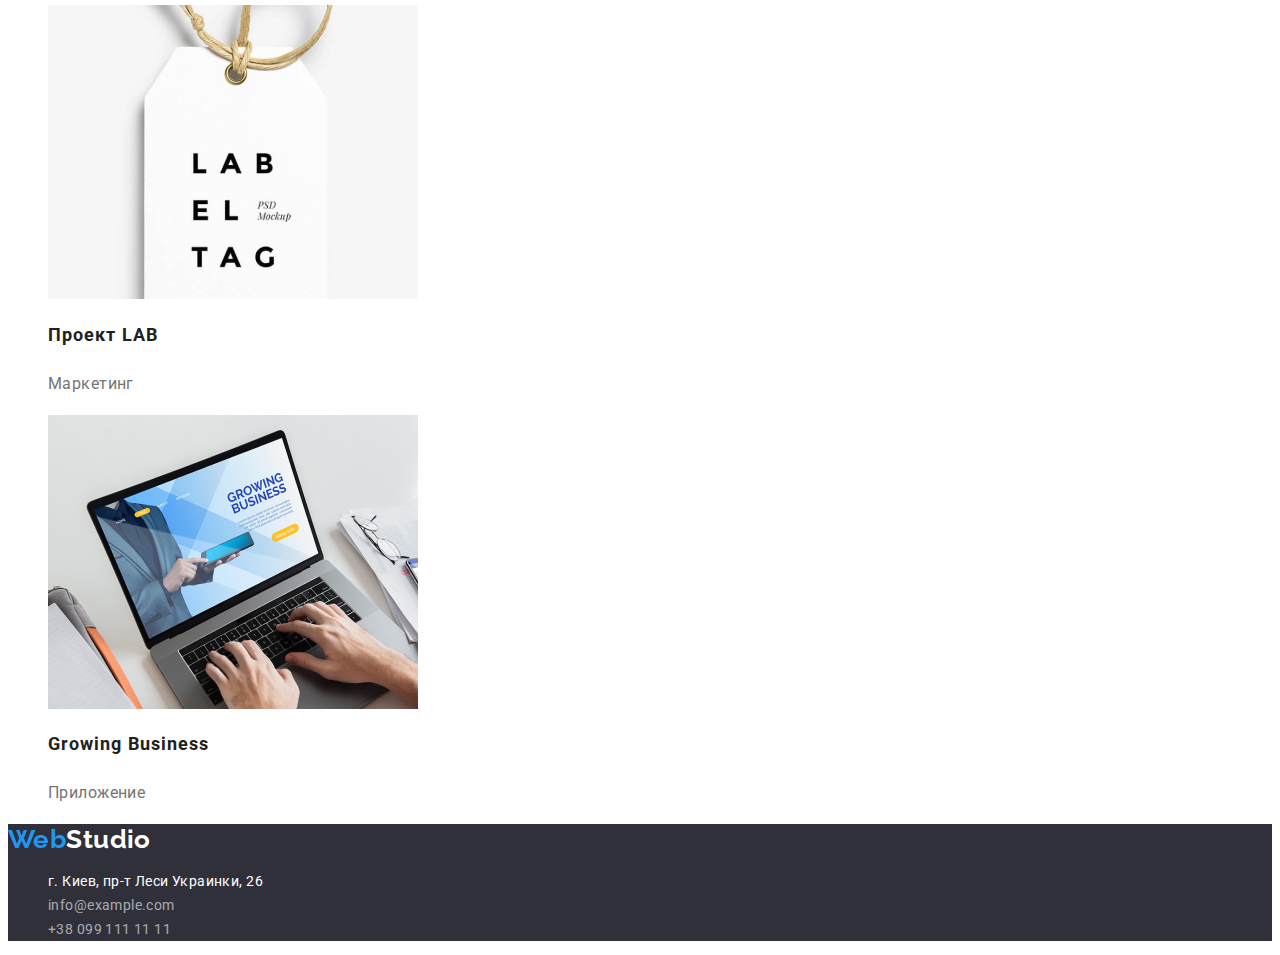
==== commit b6225d64: "edit as mentor rule" ====
--- a/portfolio.html
+++ b/portfolio.html
@@ -72,63 +72,63 @@
           <li>
             <a href="#"
               ><img src="./images/portfolio/img1.png" alt="portfolio_pic" />
-              <h3 class="img_text">Технокряк</h3>
+              <h2 class="img_text">Технокряк</h2>
               <p class="img_downer_text">Веб-сайт</p></a
             >
           </li>
           <li>
             <a href="#">
               <img src="./images/portfolio/img2.png" alt="portfolio_pic" />
-              <h3 class="img_text">Постер New Orlean vs Golden Star</h3>
+              <h2 class="img_text">Постер New Orlean vs Golden Star</h2>
               <p class="img_downer_text">Дизайн</p></a
             >
           </li>
           <li>
             <a href="#">
               <img src="./images/portfolio/img3.png" alt="portfolio_pic" />
-              <h3 class="img_text">Ресторан Seafood</h3>
+              <h2 class="img_text">Ресторан Seafood</h2>
               <p class="img_downer_text">Приложение</p></a
             >
           </li>
           <li>
             <a href="#">
               <img src="./images/portfolio/img4.png" alt="portfolio_pic" />
-              <h3 class="img_text">Проект Prime</h3>
+              <h2 class="img_text">Проект Prime</h2>
               <p class="img_downer_text">Маркетинг</p></a
             >
           </li>
           <li>
             <a href="#">
               <img src="./images/portfolio/img5.png" alt="portfolio_pic" />
-              <h3 class="img_text">Проект Boxes</h3>
+              <h2 class="img_text">Проект Boxes</h2>
               <p class="img_downer_text">Приложение</p></a
             >
           </li>
           <li>
             <a href="#">
               <img src="./images/portfolio/img6.png" alt="portfolio_pic" />
-              <h3 class="img_text">Inspiration has no Borders</h3>
+              <h2 class="img_text">Inspiration has no Borders</h2>
               <p class="img_downer_text">Веб-сайт</p></a
             >
           </li>
           <li>
             <a href="#">
               <img src="./images/portfolio/img7.png" alt="portfolio_pic" />
-              <h3 class="img_text">Издание Limited Edition</h3>
+              <h2 class="img_text">Издание Limited Edition</h2>
               <p class="img_downer_text">Дизайн</p></a
             >
           </li>
           <li>
             <a href="#">
               <img src="./images/portfolio/img8.png" alt="portfolio_pic" />
-              <h3 class="img_text">Проект LAB</h3>
+              <h2 class="img_text">Проект LAB</h2>
               <p class="img_downer_text">Маркетинг</p></a
             >
           </li>
           <li>
             <a href="#"
               ><img src="./images/portfolio/img9.png" alt="portfolio_pic" />
-              <h3 class="img_text">Growing Business</h3>
+              <h2 class="img_text">Growing Business</h2>
               <p class="img_downer_text">Приложение</p></a
             >
           </li>
--- a/styles/styles.css
+++ b/styles/styles.css
@@ -172,7 +172,8 @@
 
 .main_trait_text {
   font-weight: 700;
-  line-height: 16px;
+  font-size: 14px;
+  line-height: calc(16 / 14);
   text-transform: uppercase;
 }
 .main_trait_downer_text {
@@ -186,7 +187,7 @@
 .wawd_section_tittle {
   font-weight: 700;
   font-size: 36px;
-  line-height: 42px;
+  line-height: calc(42 / 36);
   text-align: center;
 }
 /*  */
@@ -249,6 +250,10 @@
   font-size: 16px;
   line-height: calc(26 / 16);
   text-align: center;
+  letter-spacing: 0.03em;
+  background: #f5f4fa;
+
+  cursor: pointer;
 }
 .btn_filter:hover {
   background-color: var(--btn_bg_cl);
@@ -268,7 +273,7 @@
   font-weight: 700;
   font-size: 18px;
   line-height: calc(36 / 18);
-
+  color: var(--text_col);
   letter-spacing: 0.06em;
 }
 .img_downer_text {
